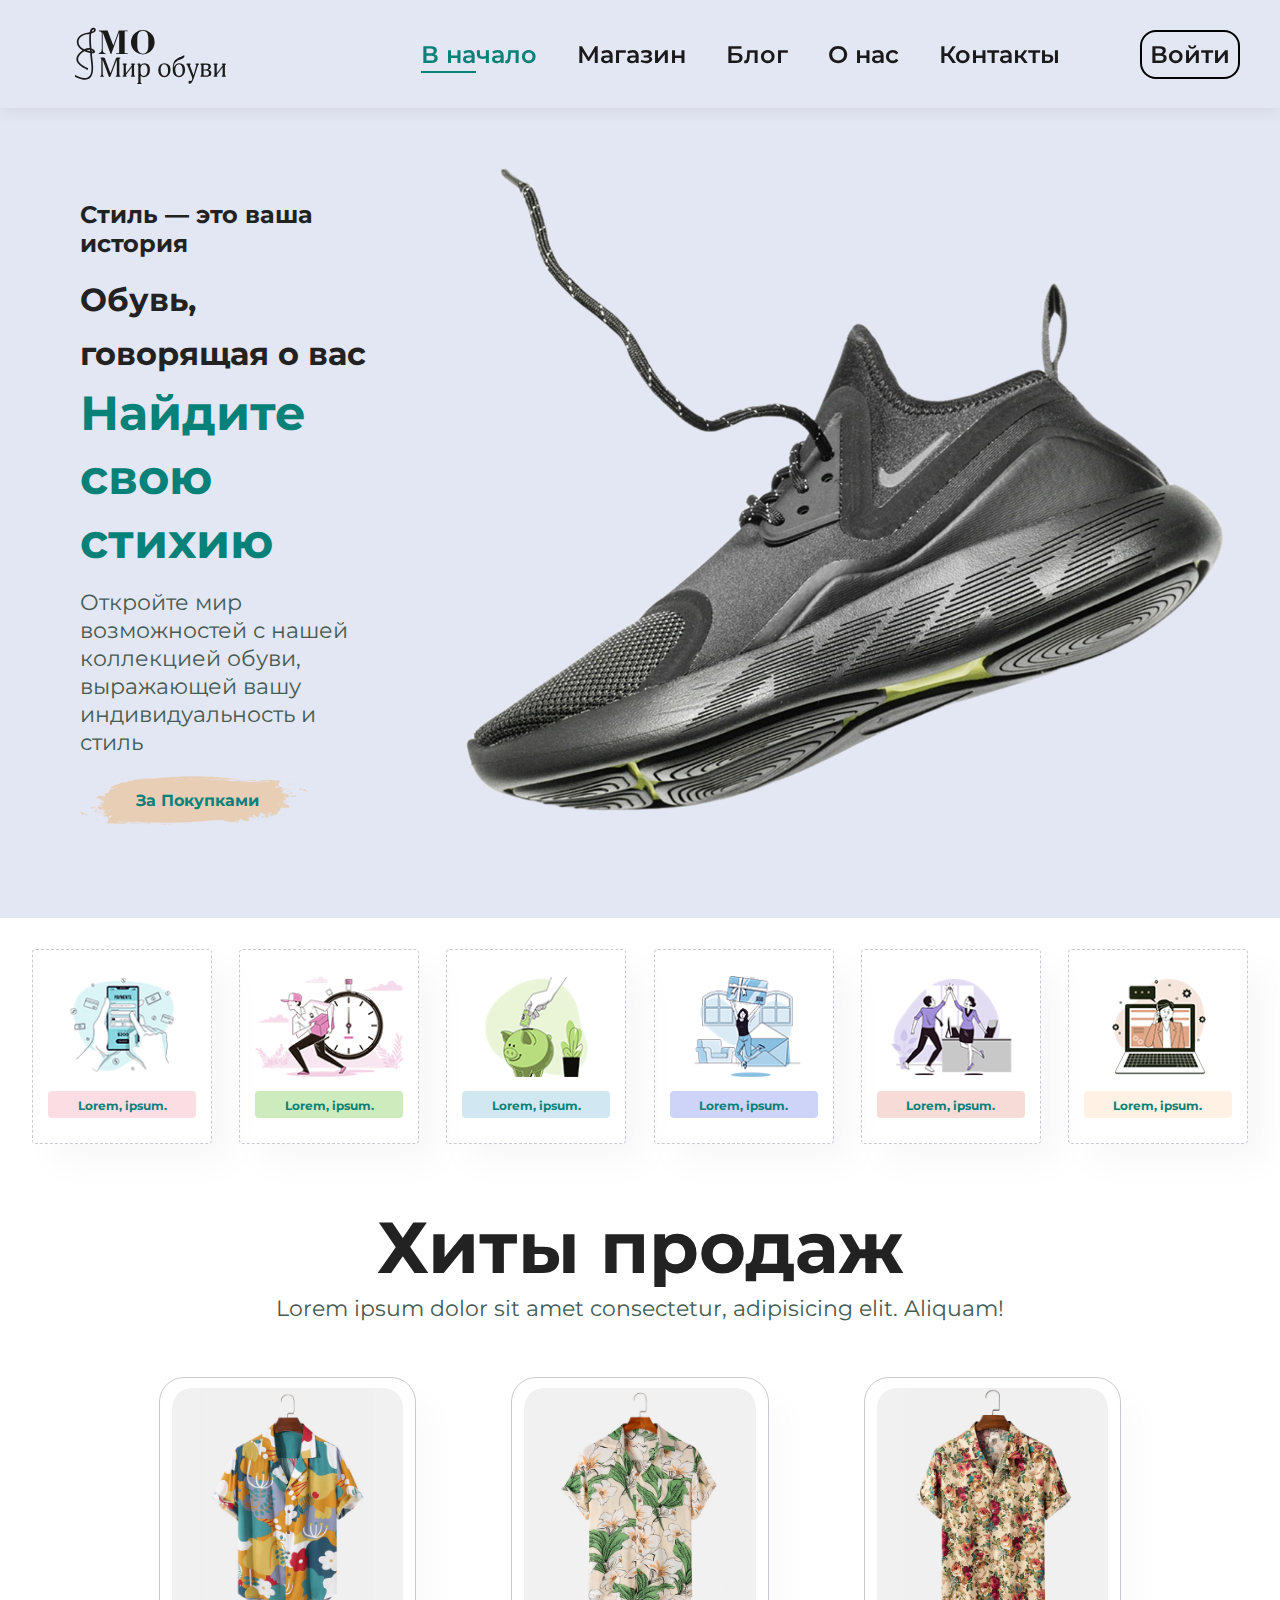
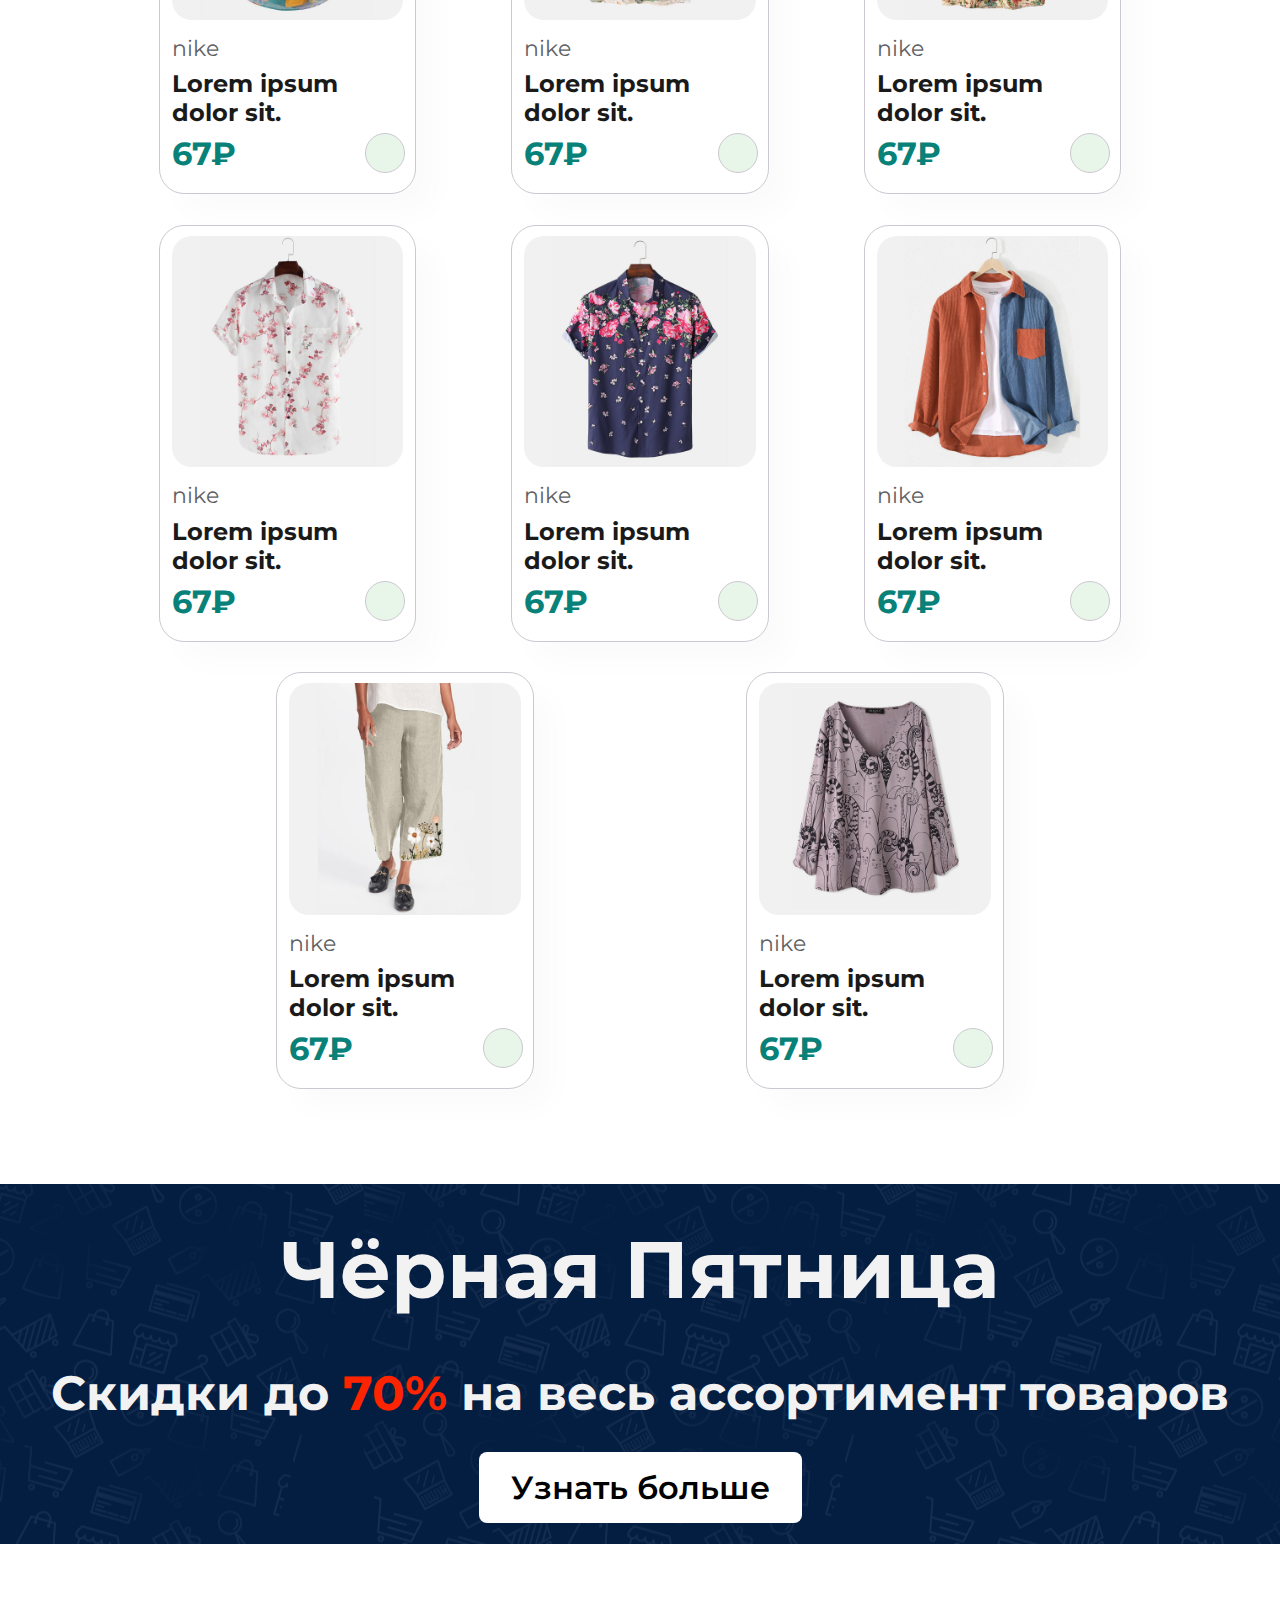
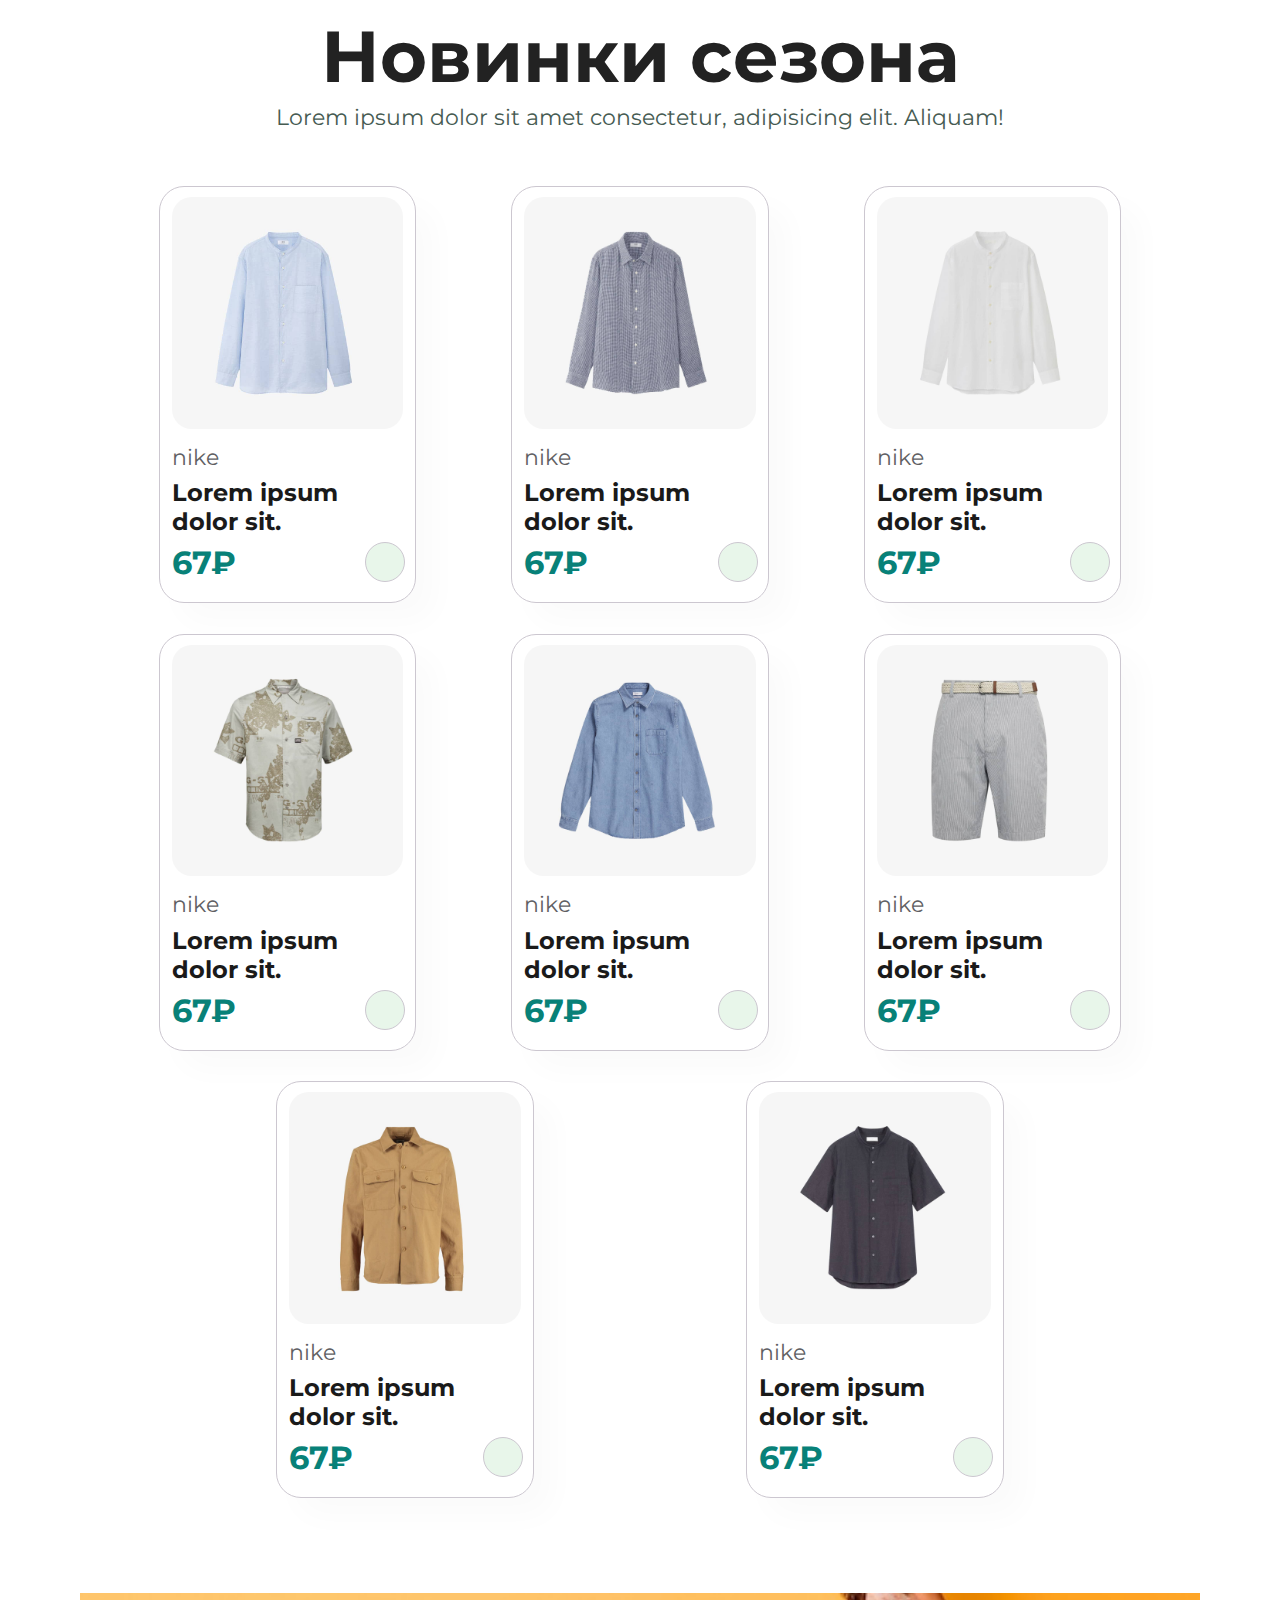
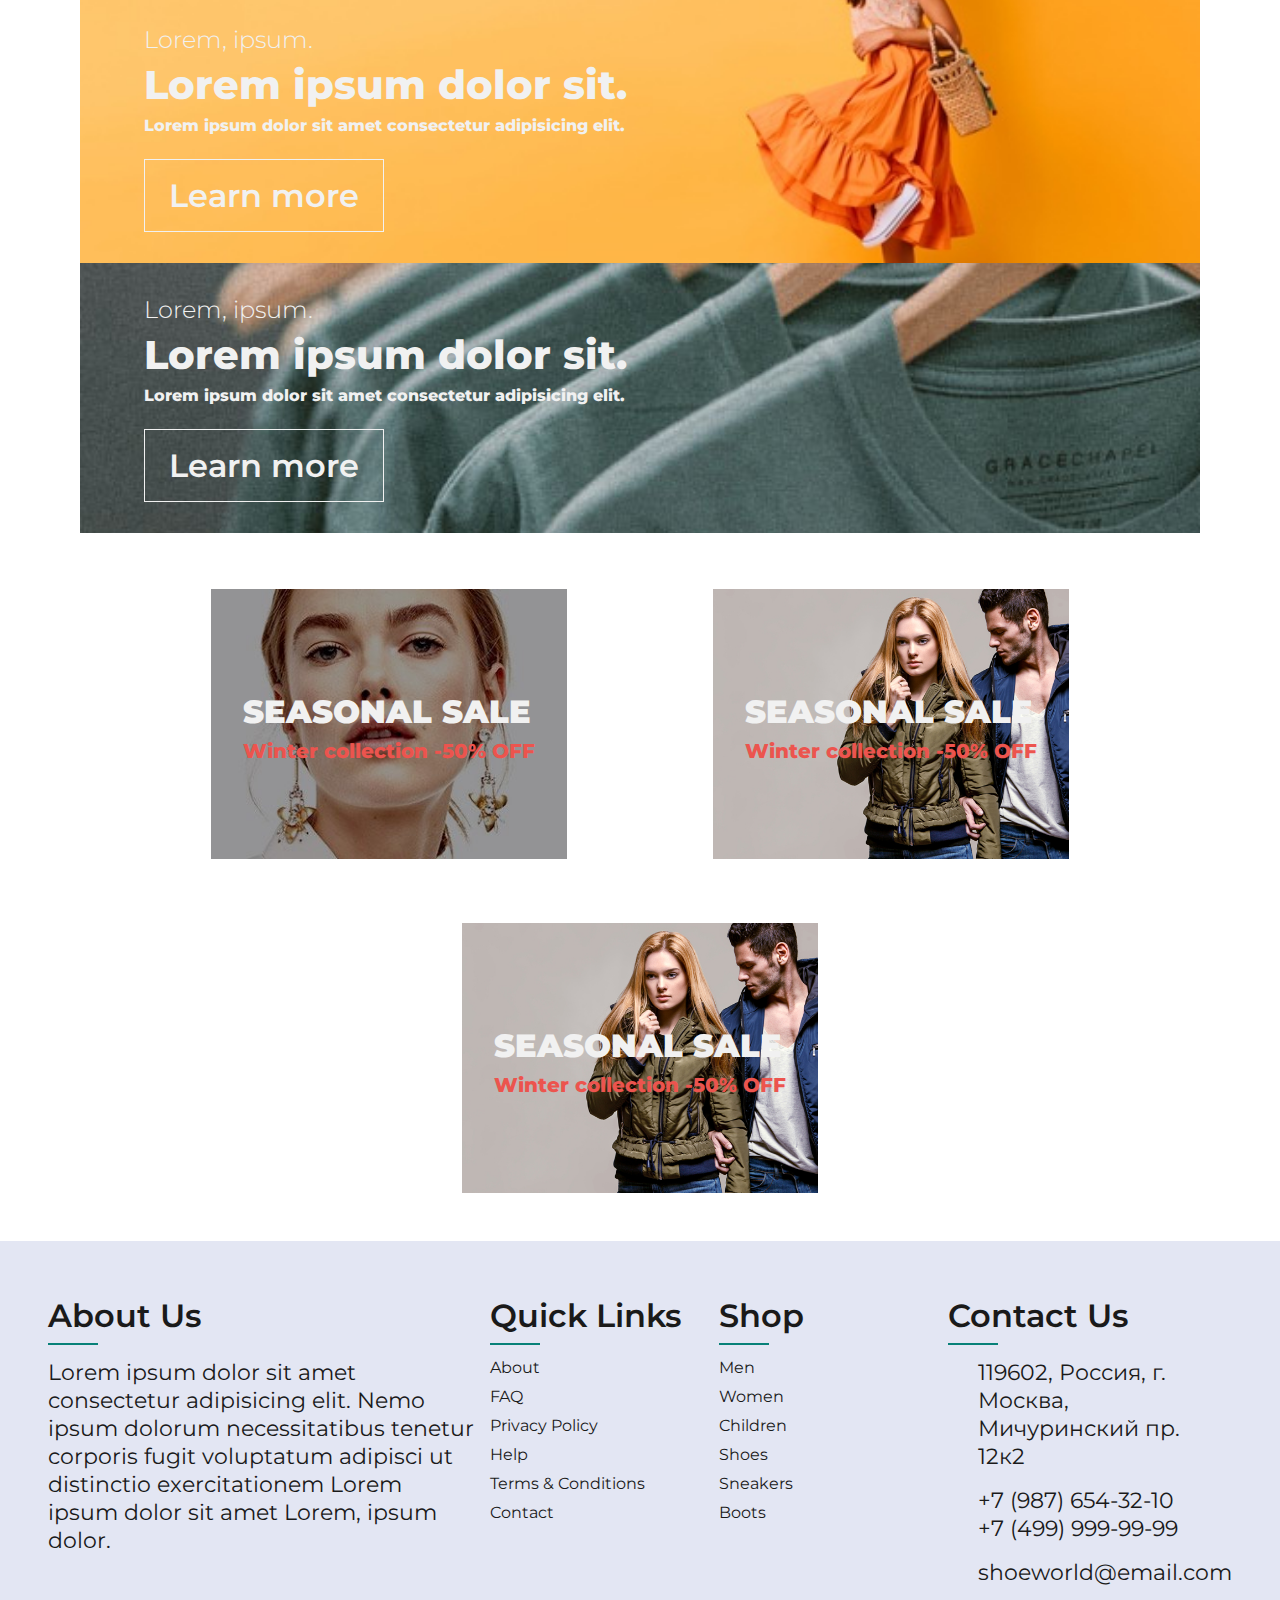
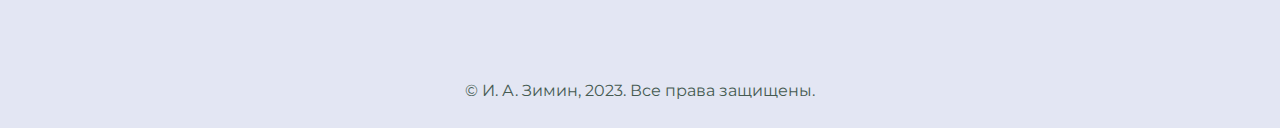
==== index.html @ 855fa0ec "Made up main page" ====
<!DOCTYPE html>
<html lang="ru">
    <head>
        <meta charset="UTF-8">
        <meta http-equiv="X-UA-Compatible" content="IE=edge">
        <meta name="viewport" content="width=device-width, initial-scale=1.0">
        <title>Мир обуви</title>
        <link rel="stylesheet" href="https://cdnjs.cloudflare.com/ajax/libs/font-awesome/6.4.2/css/all.min.css" integrity="sha512-z3gLpd7yknf1YoNbCzqRKc4qyor8gaKU1qmn+CShxbuBusANI9QpRohGBreCFkKxLhei6S9CQXFEbbKuqLg0DA==" crossorigin="anonymous" referrerpolicy="no-referrer" />
        <link rel="stylesheet" href="style.css">
    </head>
    <body>
        <section id="header">
            <a id="logo" href="#"><img src="img/logo.svg" alt=""></a>
            <div>
                <ul id="navbar">
                    <li><a class="active" href="index.html">В начало</a></li>
                    <li><a href="shop.html">Магазин</a></li>
                    <li><a href="blog.html">Блог</a></li>
                    <li><a href="about.html">О нас</a></li>
                    <li><a href="contact.html">Контакты</a></li>
                    <li id="lg-bag"><a href="#"><i class="fa-solid fa-bag-shopping"></i></a></li>
                    <li><a id="entrance" href="#">Войти</a></li>
                    <a href="#" id="close"><i class="fa-solid fa-xmark"></i></a>
                </ul>
            </div>
            <div id="mobile">
                <a href="#"><i class="fa-solid fa-bag-shopping"></i></a>
                <i id="bar" class="fas fa-outdent"></i>
            </div>
        </section>

        <section id="hero">
            <h3>Стиль — это ваша история</h3>
            <h2>Обувь, говорящая о вас</h2>
            <h1>Найдите свою стихию</h1>
            <p>Откройте мир возможностей с нашей коллекцией обуви, выражающей вашу индивидуальность и стиль</p>
            <button>За Покупками</button>
        </section>

        <section id="feature" class="section-p1">
            <div class="fe-box">
                <img src="img/features/f1.png" alt="">
                <h6>Lorem, ipsum.</h6>
            </div>
            <div class="fe-box">
                <img src="img/features/f2.png" alt="">
                <h6>Lorem, ipsum.</h6>
            </div>
            <div class="fe-box">
                <img src="img/features/f3.png" alt="">
                <h6>Lorem, ipsum.</h6>
            </div>
            <div class="fe-box">
                <img src="img/features/f4.png" alt="">
                <h6>Lorem, ipsum.</h6>
            </div>
            <div class="fe-box">
                <img src="img/features/f5.png" alt="">
                <h6>Lorem, ipsum.</h6>
            </div>
            <div class="fe-box">
                <img src="img/features/f6.png" alt="">
                <h6>Lorem, ipsum.</h6>
            </div>
        </section>
        
        <section id="product1" class="section-p1">
            <h1>Хиты продаж</h1>
            <p>Lorem ipsum dolor sit amet consectetur, adipisicing elit. Aliquam!</p>
            <div class="pro-container">
                <div class="pro">
                    <img src="img/products/f1.jpg" alt="">
                    <div class="des">
                        <span> nike </span>
                        <h5> Lorem ipsum dolor sit.</h5>
                        <div class="star">
                            <i class="fas fa-star"></i>
                            <i class="fas fa-star"></i>
                            <i class="fas fa-star"></i>
                            <i class="fas fa-star"></i>
                            <i class="fas fa-star"></i>
                        </div>
                        <h3>67₽</h3>
                    </div>
                    <a href="#"><i class="fa-solid fa-cart-shopping cart"></i></a>
                </div>
                <div class="pro">
                    <img src="img/products/f2.jpg" alt="">
                    <div class="des">
                        <span> nike </span>
                        <h5> Lorem ipsum dolor sit.</h5>
                        <div class="star">
                            <i class="fas fa-star"></i>
                            <i class="fas fa-star"></i>
                            <i class="fas fa-star"></i>
                            <i class="fas fa-star"></i>
                            <i class="fas fa-star"></i>
                        </div>
                        <h3>67₽</h3>
                    </div>
                    <a href="#"><i class="fa-solid fa-cart-shopping cart"></i></a>
                </div>
                <div class="pro">
                    <img src="img/products/f3.jpg" alt="">
                    <div class="des">
                        <span> nike </span>
                        <h5> Lorem ipsum dolor sit.</h5>
                        <div class="star">
                            <i class="fas fa-star"></i>
                            <i class="fas fa-star"></i>
                            <i class="fas fa-star"></i>
                            <i class="fas fa-star"></i>
                            <i class="fas fa-star"></i>
                        </div>
                        <h3>67₽</h3>
                    </div>
                    <a href="#"><i class="fa-solid fa-cart-shopping cart"></i></a>
                </div>
                <div class="pro">
                    <img src="img/products/f4.jpg" alt="">
                    <div class="des">
                        <span> nike </span>
                        <h5> Lorem ipsum dolor sit.</h5>
                        <div class="star">
                            <i class="fas fa-star"></i>
                            <i class="fas fa-star"></i>
                            <i class="fas fa-star"></i>
                            <i class="fas fa-star"></i>
                            <i class="fas fa-star"></i>
                        </div>
                        <h3>67₽</h3>
                    </div>
                    <a href="#"><i class="fa-solid fa-cart-shopping cart"></i></a>
                </div>
                <div class="pro">
                    <img src="img/products/f5.jpg" alt="">
                    <div class="des">
                        <span> nike </span>
                        <h5> Lorem ipsum dolor sit.</h5>
                        <div class="star">
                            <i class="fas fa-star"></i>
                            <i class="fas fa-star"></i>
                            <i class="fas fa-star"></i>
                            <i class="fas fa-star"></i>
                            <i class="fas fa-star"></i>
                        </div>
                        <h3>67₽</h3>
                    </div>
                    <a href="#"><i class="fa-solid fa-cart-shopping cart"></i></a>
                </div>
                <div class="pro">
                    <img src="img/products/f6.jpg" alt="">
                    <div class="des">
                        <span> nike </span>
                        <h5> Lorem ipsum dolor sit.</h5>
                        <div class="star">
                            <i class="fas fa-star"></i>
                            <i class="fas fa-star"></i>
                            <i class="fas fa-star"></i>
                            <i class="fas fa-star"></i>
                            <i class="fas fa-star"></i>
                        </div>
                        <h3>67₽</h3>
                    </div>
                    <a href="#"><i class="fa-solid fa-cart-shopping cart"></i></a>
                </div>
                <div class="pro">
                    <img src="img/products/f7.jpg" alt="">
                    <div class="des">
                        <span> nike </span>
                        <h5> Lorem ipsum dolor sit.</h5>
                        <div class="star">
                            <i class="fas fa-star"></i>
                            <i class="fas fa-star"></i>
                            <i class="fas fa-star"></i>
                            <i class="fas fa-star"></i>
                            <i class="fas fa-star"></i>
                        </div>
                        <h3>67₽</h3>
                    </div>
                    <a href="#"><i class="fa-solid fa-cart-shopping cart"></i></a>
                </div>
                <div class="pro">
                    <img src="img/products/f8.jpg" alt="">
                    <div class="des">
                        <span> nike </span>
                        <h5> Lorem ipsum dolor sit.</h5>
                        <div class="star">
                            <i class="fas fa-star"></i>
                            <i class="fas fa-star"></i>
                            <i class="fas fa-star"></i>
                            <i class="fas fa-star"></i>
                            <i class="fas fa-star"></i>
                        </div>
                        <h3>67₽</h3>
                    </div>
                    <a href="#"><i class="fa-solid fa-cart-shopping cart"></i></a>
                </div>
            </div>
        </section>

        <section id="banner" class="section-m1">
            <h3>Чёрная Пятница</h3>
            <h2>Скидки до <span>70%</span> на весь ассортимент товаров</h2>
            <button class="normal">Узнать больше</button>
        </section>

        <section id="product1" class="section-p1">
            <h1>Новинки сезона</h1>
            <p>Lorem ipsum dolor sit amet consectetur, adipisicing elit. Aliquam!</p>
            <div class="pro-container">
                <div class="pro">
                    <img src="img/products/n1.jpg" alt="">
                    <div class="des">
                        <span> nike </span>
                        <h5> Lorem ipsum dolor sit.</h5>
                        <div class="star">
                            <i class="fas fa-star"></i>
                            <i class="fas fa-star"></i>
                            <i class="fas fa-star"></i>
                            <i class="fas fa-star"></i>
                            <i class="fas fa-star"></i>
                        </div>
                        <h3>67₽</h3>
                    </div>
                    <a href="#"><i class="fa-solid fa-cart-shopping cart"></i></a>
                </div>
                <div class="pro">
                    <img src="img/products/n2.jpg" alt="">
                    <div class="des">
                        <span> nike </span>
                        <h5> Lorem ipsum dolor sit.</h5>
                        <div class="star">
                            <i class="fas fa-star"></i>
                            <i class="fas fa-star"></i>
                            <i class="fas fa-star"></i>
                            <i class="fas fa-star"></i>
                            <i class="fas fa-star"></i>
                        </div>
                        <h3>67₽</h3>
                    </div>
                    <a href="#"><i class="fa-solid fa-cart-shopping cart"></i></a>
                </div>
                <div class="pro">
                    <img src="img/products/n3.jpg" alt="">
                    <div class="des">
                        <span> nike </span>
                        <h5> Lorem ipsum dolor sit.</h5>
                        <div class="star">
                            <i class="fas fa-star"></i>
                            <i class="fas fa-star"></i>
                            <i class="fas fa-star"></i>
                            <i class="fas fa-star"></i>
                            <i class="fas fa-star"></i>
                        </div>
                        <h3>67₽</h3>
                    </div>
                    <a href="#"><i class="fa-solid fa-cart-shopping cart"></i></a>
                </div>
                <div class="pro">
                    <img src="img/products/n4.jpg" alt="">
                    <div class="des">
                        <span> nike </span>
                        <h5> Lorem ipsum dolor sit.</h5>
                        <div class="star">
                            <i class="fas fa-star"></i>
                            <i class="fas fa-star"></i>
                            <i class="fas fa-star"></i>
                            <i class="fas fa-star"></i>
                            <i class="fas fa-star"></i>
                        </div>
                        <h3>67₽</h3>
                    </div>
                    <a href="#"><i class="fa-solid fa-cart-shopping cart"></i></a>
                </div>
                <div class="pro">
                    <img src="img/products/n5.jpg" alt="">
                    <div class="des">
                        <span> nike </span>
                        <h5> Lorem ipsum dolor sit.</h5>
                        <div class="star">
                            <i class="fas fa-star"></i>
                            <i class="fas fa-star"></i>
                            <i class="fas fa-star"></i>
                            <i class="fas fa-star"></i>
                            <i class="fas fa-star"></i>
                        </div>
                        <h3>67₽</h3>
                    </div>
                    <a href="#"><i class="fa-solid fa-cart-shopping cart"></i></a>
                </div>
                <div class="pro">
                    <img src="img/products/n6.jpg" alt="">
                    <div class="des">
                        <span> nike </span>
                        <h5> Lorem ipsum dolor sit.</h5>
                        <div class="star">
                            <i class="fas fa-star"></i>
                            <i class="fas fa-star"></i>
                            <i class="fas fa-star"></i>
                            <i class="fas fa-star"></i>
                            <i class="fas fa-star"></i>
                        </div>
                        <h3>67₽</h3>
                    </div>
                    <a href="#"><i class="fa-solid fa-cart-shopping cart"></i></a>
                </div>
                <div class="pro">
                    <img src="img/products/n7.jpg" alt="">
                    <div class="des">
                        <span> nike </span>
                        <h5> Lorem ipsum dolor sit.</h5>
                        <div class="star">
                            <i class="fas fa-star"></i>
                            <i class="fas fa-star"></i>
                            <i class="fas fa-star"></i>
                            <i class="fas fa-star"></i>
                            <i class="fas fa-star"></i>
                        </div>
                        <h3>67₽</h3>
                    </div>
                    <a href="#"><i class="fa-solid fa-cart-shopping cart"></i></a>
                </div>
                <div class="pro">
                    <img src="img/products/n8.jpg" alt="">
                    <div class="des">
                        <span> nike </span>
                        <h5> Lorem ipsum dolor sit.</h5>
                        <div class="star">
                            <i class="fas fa-star"></i>
                            <i class="fas fa-star"></i>
                            <i class="fas fa-star"></i>
                            <i class="fas fa-star"></i>
                            <i class="fas fa-star"></i>
                        </div>
                        <h3>67₽</h3>
                    </div>
                    <a href="#"><i class="fa-solid fa-cart-shopping cart"></i></a>
                </div>
            </div>
        </section>

        <section id="sm-banner" class="section-p1">
            <div class="banner-box">
                <h3>Lorem, ipsum.</h3>
                <h2>Lorem ipsum dolor sit.</h2>
                <span>Lorem ipsum dolor sit amet consectetur adipisicing elit.</span>
                <button class="white">Learn more</button>
            </div>
            <div class="banner-box banner-box2">
                <h3>Lorem, ipsum.</h3>
                <h2>Lorem ipsum dolor sit.</h2>
                <span>Lorem ipsum dolor sit amet consectetur adipisicing elit.</span>
                <button class="white">Learn more</button>
            </div>
        </section>

        <section id="banner3">
            <div class="banner-box">
                <h2>SEASONAL SALE</h2>
                <h3>Winter collection -50% OFF</h3>
            </div>
            <div class="banner-box banner-box2">
                <h2>SEASONAL SALE</h2>
                <h3>Winter collection -50% OFF</h3>
            </div>
            <div class="banner-box banner-box3">
                <h2>SEASONAL SALE</h2>
                <h3>Winter collection -50% OFF</h3>
            </div>
        </section>

        <footer>
            <div class="container-footer">
                <div class="sec aboutus">
                    <h2>About Us</h2>
                    <p>Lorem ipsum dolor sit amet consectetur adipisicing elit. 
                    Nemo ipsum dolorum necessitatibus tenetur corporis fugit 
                    voluptatum adipisci ut distinctio exercitationem Lorem ipsum 
                    dolor sit amet Lorem, ipsum dolor.</p>
                    <ul class="sci"> 
                        <li><a href="#"><i class="fa-brands fa-vk"></i></a></li>
                        <li><a href="#"><i class="fa-brands fa-telegram"></i></a></li>
                        <li><a href="#"><i class="fa-brands fa-github"></i></a></li>
                    </ul>
                </div>
                <div class="sec quicklinks">
                    <h2>Quick Links</h2>
                    <ul>
                        <li><a href="#">About</a></li>
                        <li><a href="#">FAQ</a></li>
                        <li><a href="#">Privacy Policy</a></li>
                        <li><a href="#">Help</a></li>
                        <li><a href="#">Terms & Conditions</a></li>
                        <li><a href="#">Contact</a></li>
                    </ul>
                </div>
                <div class="sec quicklinks">
                    <h2>Shop</h2>
                    <ul>
                        <li><a href="#">Men</a></li>
                        <li><a href="#">Women</a></li>
                        <li><a href="#">Children</a></li>
                        <li><a href="#">Shoes</a></li>
                        <li><a href="#">Sneakers</a></li>
                        <li><a href="#">Boots</a></li>
                    </ul>
                </div>
                <div class="sec contact">
                    <h2>Contact Us</h2>
                    <ul class="info">
                        <li>
                            <span><i class="fa-solid fa-location-dot"></i></span>
                            <p>119602, Россия, г. Москва, Мичуринский пр. 12к2</p>
                        <li> 
                            <span><i class="fa-solid fa-phone"></i></span>
                            <p><a href="tel:+79876543210">+7 (987) 654-32-10</a></p>
                            <p><a href="tel:+74996008330">+7 (499) 999-99-99</a></p>
                        </li>
                        <li>
                            <span><i class="fa-solid fa-envelope"></i></span>
                            <p><a href="mailto:shoeworld@email.com">shoeworld@email.com</a></p>
                        </li>
                    </ul>
                </div>
            </div>
        </footer>
        <div class="copyrightText">
            <p>© И. А. Зимин, 2023. Все права защищены.</p>
        </div>

        <script src="script.js"></script>
    </body>
</html>
---- style.css ----
@import url('https://fonts.googleapis.com/css2?family=Montserrat:ital,wght@0,100;0,200;0,300;0,400;0,500;0,600;0,700;0,800;0,900;1,100;1,200;1,300;1,400;1,500;1,600;1,700;1,800;1,900&display=swap');

* {
  margin: 0;
  padding: 0;
  box-sizing: border-box;
  font-family: 'Montserrat', sans-serif;
}

html {
  scroll-behavior: smooth;
}

h1 {
  font-size: 4.5rem;
  line-height: 4rem;
  color: #222;
}

h2 {
  font-size: 2.875rem;
  line-height: 3.375rem;
  color: #222;
}

h3 {
  font-size: 1.75rem;
  color: #222;
}

h6 {
  font-weight: 700;
  font-size: .75rem;
}

p {
  font-size: 1.4rem;
  color: #465b52;
  margin: .9375rem 0 1.25rem 0;
}

button.normal {
  font-size: 2rem;
  font-weight: 600;
  padding: 1rem 2rem;
  color: black;
  background-color: white;
  border-radius: .5rem;
  cursor: pointer;
  border: none;
  transition: .35s ease;
}

button.white {
  font-size: 2rem;
  font-weight: 600;
  padding: 1rem 1.5rem;
  color: #f1f1f1;
  background-color: transparent;
  cursor: pointer;
  border: .1rem solid #f1f1f1;
  outline: none;
  transition: .35s ease;
}

.section-p1 {
  padding: 2.5rem 5rem;
}

.section-m1 {
  margin: 2.5rem 0;
}

body {
  width: 100%;
}

#header {
  display: flex;
  align-items: center;
  justify-content: space-between;
  padding: 1.25rem;
  background: #E3E6F3;
  box-shadow: 0 .3rem .9rem rgba(0, 0, 0, 0.06);
  z-index: 999;
  position: sticky;
  top: 0;
  left: 0;
}

#navbar {
  display: flex;
  align-items: center;
  justify-content: center;
}

#navbar li {
  list-style: none;
  padding: 0 1.25rem;
  position: relative;
}

#logo {
  padding-left: 3.45rem;
}

#entrance {
  padding: .5rem;
  border: .125rem solid black;
  border-radius: 1rem;
}

#entrance:hover {
  color: #1a1a1a !important;
}

#entrance::after {
  display: none;
}

#navbar li a {
  text-decoration: none;
  font-size: 1.5rem;
  font-weight: 600;
  color: #1a1a1a;
  transition: .3s ease;
}

#navbar li a:hover,
#navbar li a.active
{
  color: #088178;
}

#navbar li a.active::after,
#navbar li a:hover::after {
  content: "";
  width: 35%;
  height: .125rem;
  background: #088178;
  position: absolute;
  bottom: -0.25rem;
  left: 1.25rem;
}

#mobile {
  cursor: pointer;
  display: none;
  align-items: center;
}

#close {
  display: none;
}

@media(max-width: 500px) {
  #logo {
    padding-left: 1rem;
  }
}

#hero {
  background-image: url("img/hero4.png");
  height: 90vh;
  width: 100%;
  background-size: cover;
  background-position: top 25% right 23%;
  padding: 0 5rem;
  display: flex;
  flex-direction: column;
  align-items: flex-start;
  justify-content: center;
}

#hero h1 {
  max-width: 200px;
  font-size: 3rem;
  color: #088178;
}

#hero h2 {
  max-width: 300px;
  font-size: 2rem;
}

#hero h3 {
  max-width: 300px;
  font-size: 1.5rem;
  padding-bottom: .94rem;
}

#hero p {
  max-width: 300px;
}


#hero button {
  background-image: url("img/button.png");
  background-color: transparent;
  color: #088178;
  border: 0;
  padding: .9rem 8rem 1rem 3.5rem;
  background-repeat: no-repeat;
  cursor: pointer;
  font-weight: 700;
  font-size: 1rem; 
}

#feature {
  display: flex;
  align-items: center;
  justify-content: space-between;
  flex-wrap: wrap;
  padding: 1rem 6rem;
}

@media(max-width: 487px) {
  #hero {
    height: 100vh !important;
    justify-content: start;
  }

  #hero button {
    padding: 2rem;
    background-position: center;
  }
}

@media(max-width: 1500px) {
  #feature {
    padding: 1rem 2rem;
  }
}

#feature .fe-box {
  width: 11.25rem;
  text-align: center;
  padding: 1.5625rem .9375rem;
  box-shadow: 1.25rem 1.25rem 2.125rem rgba(0, 0, 0, 0.03);
  border: .0625rem dashed #ccc7d0;
  border-radius: .25rem;
  margin: .9375rem 0;
}

#feature .fe-box:hover {
  box-shadow: .625rem .625rem 3.375rem rgba(70, 62, 221, 0.1);
  transition: .4s ease-in-out;
}

#feature .fe-box img {
  width: 100%;
  margin-bottom: .625rem;;
}

#feature .fe-box h6 {
  padding: .5625rem .5rem .375rem .5rem;
  line-height: 1;
  border-radius: .25rem;
  color: #088178;
  background-color: #fddde4;
}

#feature .fe-box:nth-child(2) h6 {
  background-color: #cdebbc;
}

#feature .fe-box:nth-child(3) h6 {
  background-color: #d1e8f2;
}

#feature .fe-box:nth-child(4) h6 {
  background-color: #cdd4f8;
}

#feature .fe-box:nth-child(5) h6 {
  background-color: #f6dbd6;
}

#feature .fe-box:nth-child(6) h6 {
  background-color: #fff2e5;
}

#product1 {
  text-align: center;
}

#product1 .pro-container {
  display: flex;
  flex-wrap: wrap;
  justify-content: space-evenly;
  padding-top: 1.25rem;
}

#product1 .pro {
  width: 23%;
  min-width: 15.6rem;
  padding: .625rem .75rem;
  border: .0625rem solid #ccc7d0;
  border-radius: 1.5625rem;
  cursor: pointer;
  box-shadow: 1.25rem 1.25rem 1.875rem rgba(0, 0, 0, 0.02);
  margin: .95rem 1rem;
  transition: .3s ease;
  position: relative;
}

#product1 .pro:hover {
  box-shadow: 1.25rem 1.25rem 1.875rem rgba(0, 0, 0, 0.06);;
}

#product1 .pro img {
  width: 100%;
  border-radius: 1.25rem;
}

#product1 .pro .des {
  text-align: start;
  padding: .625rem 0;
}

#product1 .pro .des span {
  color: #606063;
  font-size: 1.4rem;
}

#product1 .pro .des h3 {
  padding-top: .45rem;
  font-size: 2rem;
  font-weight: 700;
  color: #088178;
}

#product1 .pro .des h5 {
  padding-top: .45rem;
  color: #1a1a1a;
  font-size: 1.5rem; 
}

#product1 .pro .des i {
  font-size: 1rem;
  color: goldenrod;
}

#product1 .pro .cart{
  width: 2.5rem;
  height: 2.5rem;
  line-height: 2.5rem;
  border-radius: 3.1rem;
  background-color: #e8f6ea;
  color: #088178;
  border: 0.0625rem solid #ccc7d0;
  position: absolute;
  bottom: 1.25rem;
  right: .625rem; 
}

@media(max-width: 750px) {
  .pro-container {
    /* align-items: center; */
    justify-content: center !important;
    flex-wrap: wrap !important;
  }
}

@media(max-width: 500px) {
  #product1 {
    padding: 2.5rem 1rem !important;
  }
}

#banner {
  display: flex;
  flex-direction: column;
  justify-content: center;
  align-items: center;
  text-align: center;
  background-color: #041e42;
  background-image: url('img/b14.png');
  width: 100%;
  height: 40vh;
  background-position: center;
}

#banner h2 {
  color: #f2f2f2;
  font-size: 3rem;
  padding: 2rem 1rem;
}

#banner h3 {
  color: #f2f2f2;
  font-size: 5rem;
  padding: 1rem;
}

#banner span {
  color: #FF2400;
}

#banner button:hover {
  background-color: #088178;
  color: #f2f2f2;
  border: .1rem solid #f2f2f2;
}

@media(max-width: 770px) {
  #banner {
    height: 60vh
  }
}

@media(max-width: 430px) {
  #banner h3 {
    font-size: 4rem;
  }

  #banner h2 {
    font-size: 2rem;
  }

  #banner button {
    font-size: 1.5rem;
    padding: 1rem !important;
  }
}

#sm-banner {
  display: flex;
  justify-content: space-between;
  flex-wrap: wrap;
}

#sm-banner .banner-box {
  display: flex;
  flex-direction: column;
  justify-content: center;
  align-items: flex-start;
  text-align: center;
  background-image: url('img/b17.jpg');
  min-width: 51rem;
  height: 50vh;
  background-size: cover;
  background-position: center;
  padding: 4rem;
}

#sm-banner .banner-box2 {
  background-image: url('img/b10.jpg');
}

#sm-banner h3 {
  color: #f1f1f1;
  font-size: 1.5rem;
  font-weight: 300;
}

#sm-banner h2 {
  color: #f1f1f1;
  font-size: 2.5rem;
  font-weight: 800;
  padding-top: .25rem;
  padding-bottom: .25rem;
}

#sm-banner span {
  color: #f1f1f1;
  font-size: 1rem;
  font-weight: 800;
  padding-bottom: 1.5rem;
}

#sm-banner .banner-box:hover button {
  background: #088178;
  border: .1rem solid #088178;
}

@media(max-width: 1700px) {
  #sm-banner .banner-box {
    min-width: 100%;
    height: 30vh;
  }
}

@media(max-width: 930px) {
  #sm-banner .banner-box {
    min-width: 100%;
    height: 50vh;
  }
}

@media(max-width: 500px) {
  #sm-banner .banner-box {
    min-width: 100%;
    height: 50vh;
  }

  #sm-banner h3 {
    font-size: 1rem;
  }

  #sm-banner h2 {
    font-size: 1.75rem !important;
  }

  #sm-banner span {
    font-size: 0.7rem;
    font-weight: 800;
    padding-bottom: 1rem;
  }

  #sm-banner button {
    font-size: 1rem;
  }
}

#banner3 {
  display: flex;
  justify-content: space-evenly;
  align-items: center;
  flex-wrap: wrap;
  padding: 0 5rem;
}

#banner3 .banner-box {
  display: flex;
  flex-direction: column;
  justify-content: center;
  align-items: flex-start;
  text-align: center;
  background-image: url('img/b7.jpg');
  min-width: 31%;
  height: 30vh;
  background-size: cover;
  background-position: center;
  padding: 2rem;
  margin: 1rem;
  margin-bottom: 3rem;
}

#banner3 .banner-box2 {
  background-image: url('img/b4.jpg');
}

#banner3 .banner-box3 {
  background-image: url('img/b4.jpg');
}

#banner3 h2 {
  color: #f1f1f1;
  font-weight: 900;
  font-size: 2rem;
}

#banner3 h3 {
  color: #ec544e;
  font-weight: 800;
  font-size: 1.25rem;
}

@media(max-width: 500px) {
  #banner3 .banner-box {
    margin: 1rem 0;
    padding: .5rem !important;
  }
}

footer {
  display: grid;
  justify-content: center;
  align-content: end;
  width: 100%;
  height: auto;
  padding: 3rem;
  background: #E3E6F3;
}

footer .container-footer {
  width: 100%;
  display: grid;
  grid-template-columns: 2fr 1fr 1fr 1fr;
  gap: 1rem;
}

footer .container-footer .sec h2 {
  position: relative;
  font-size: 2rem;
  color: #1a1a1a;
  font-weight: 600;
  margin-bottom: .95rem;
}

footer .container-footer .sec h2::after {
  position: absolute;
  content: "";
  width: 50px;
  height: .125rem;
  background-color: #088178;
  bottom: -0.1rem;
  left: 0;

}

footer .container-footer .sec p {
  color: #1a1a1a;
}

footer .container-footer .sci {
  margin-top: 20px;
  display: grid;
  grid-template-columns: repeat(4,50px);
}

footer .container-footer .sci li {
  list-style: none;
}

footer .container-footer .sci li a {
  display: inline-block;
  width: 36px;
  height: 36px;
  background: #E3E6F3;
  display: grid;
  align-content: center;
  justify-content: center;
  justify-content: center;
  text-decoration: none;
} 

footer .container-footer .sci li a i {
  color: #1a1a1a;
  font-size: 20px;
}

footer .container-footer .quicklinks {
  position: relative;
}

footer .container-footer .quicklinks ul li {
  list-style: none;
}

footer .container-footer .quicklinks ul li a {
  color: #1a1a1a;
  text-decoration: none;
  margin-bottom: 10px;
  display: inline-block;
}

footer .container-footer .contact .info {
  position: relative;
}

footer .container-footer .contact .info p {
  position: relative;
  grid-column: 2;
  margin: 0;
}

footer .container-footer .contact .info li {
  display: grid;
  grid-template-columns: 30px 1fr;
  margin-bottom: 16px;
}

footer .container-footer .contact .info li span {
  color: #1a1a1a;
  font-size: 20px;
  grid-column: 1;
}

footer .container-footer .contact .info li a {
  color: #1a1a1a;
  text-decoration: none;
}

.copyrightText {
  width: 100%;
  background-color: #E3E6F3;
  text-align: center;
  padding: .5rem 0;
}

.copyrightText p {
  font-size: 1rem;
}

@media(max-width: 1200px) {
  #navbar {
    display: flex;
    flex-direction: column;
    align-items: center;
    justify-content: flex-start;
    position: fixed;
    top: 0;
    right: -300px;
    height: 100vh;
    width: 300px;  
    background-color: #E3E6F3;
    box-shadow: 0 40px 60px rgba(0, 0, 0, 0.1);
    padding: 80px 0 0 10px;
    transition: .35s ease;
  }

  #navbar.active {
    right: 0;
  }
  #navbar li {
    margin-bottom: 60px;
  }

  #mobile {
    display: flex;
    align-items: center;
  }

  #mobile i {
    color: #1a1a1a;
    font-size: 1.5rem;
    padding-left: 1.25rem;
  }

  #close {
    display: initial;
    position: absolute;
    top: 30px;
    left: 30px;
    color: #222;
    font-size: 1.5rem;
  }

  #lg-bag {
    display: none;
  }

  #hero {
    height: 70vh;
    padding: 40px 80px 0 80px;
    background-position: top 30% right 80%;
  }
}

@media(max-width: 1260px) {
  #feature {
    justify-content: center;
  }

  #feature .fe-box {
    margin: .95rem .95rem;
  }
}

@media(max-width: 900px) {
  #hero {
    background-image: none;
    background-color: #E3E6F3;
  }
}

@media(max-width: 1000px) {
  footer {
      padding: 40px;
  }

  footer .container-footer {
      width: 100%;
      display: grid;
      grid-template-columns: repeat(2, 1fr);
      gap: 20px;
  }

  .copyrightText {
      padding: 20px 40px 30px;
  }
}

@media(max-width: 768px) {
  footer .container-footer {
      width: 100%;
      display: grid;
      grid-template-columns: repeat(1, 1fr);
      gap: 20px;
  }
}
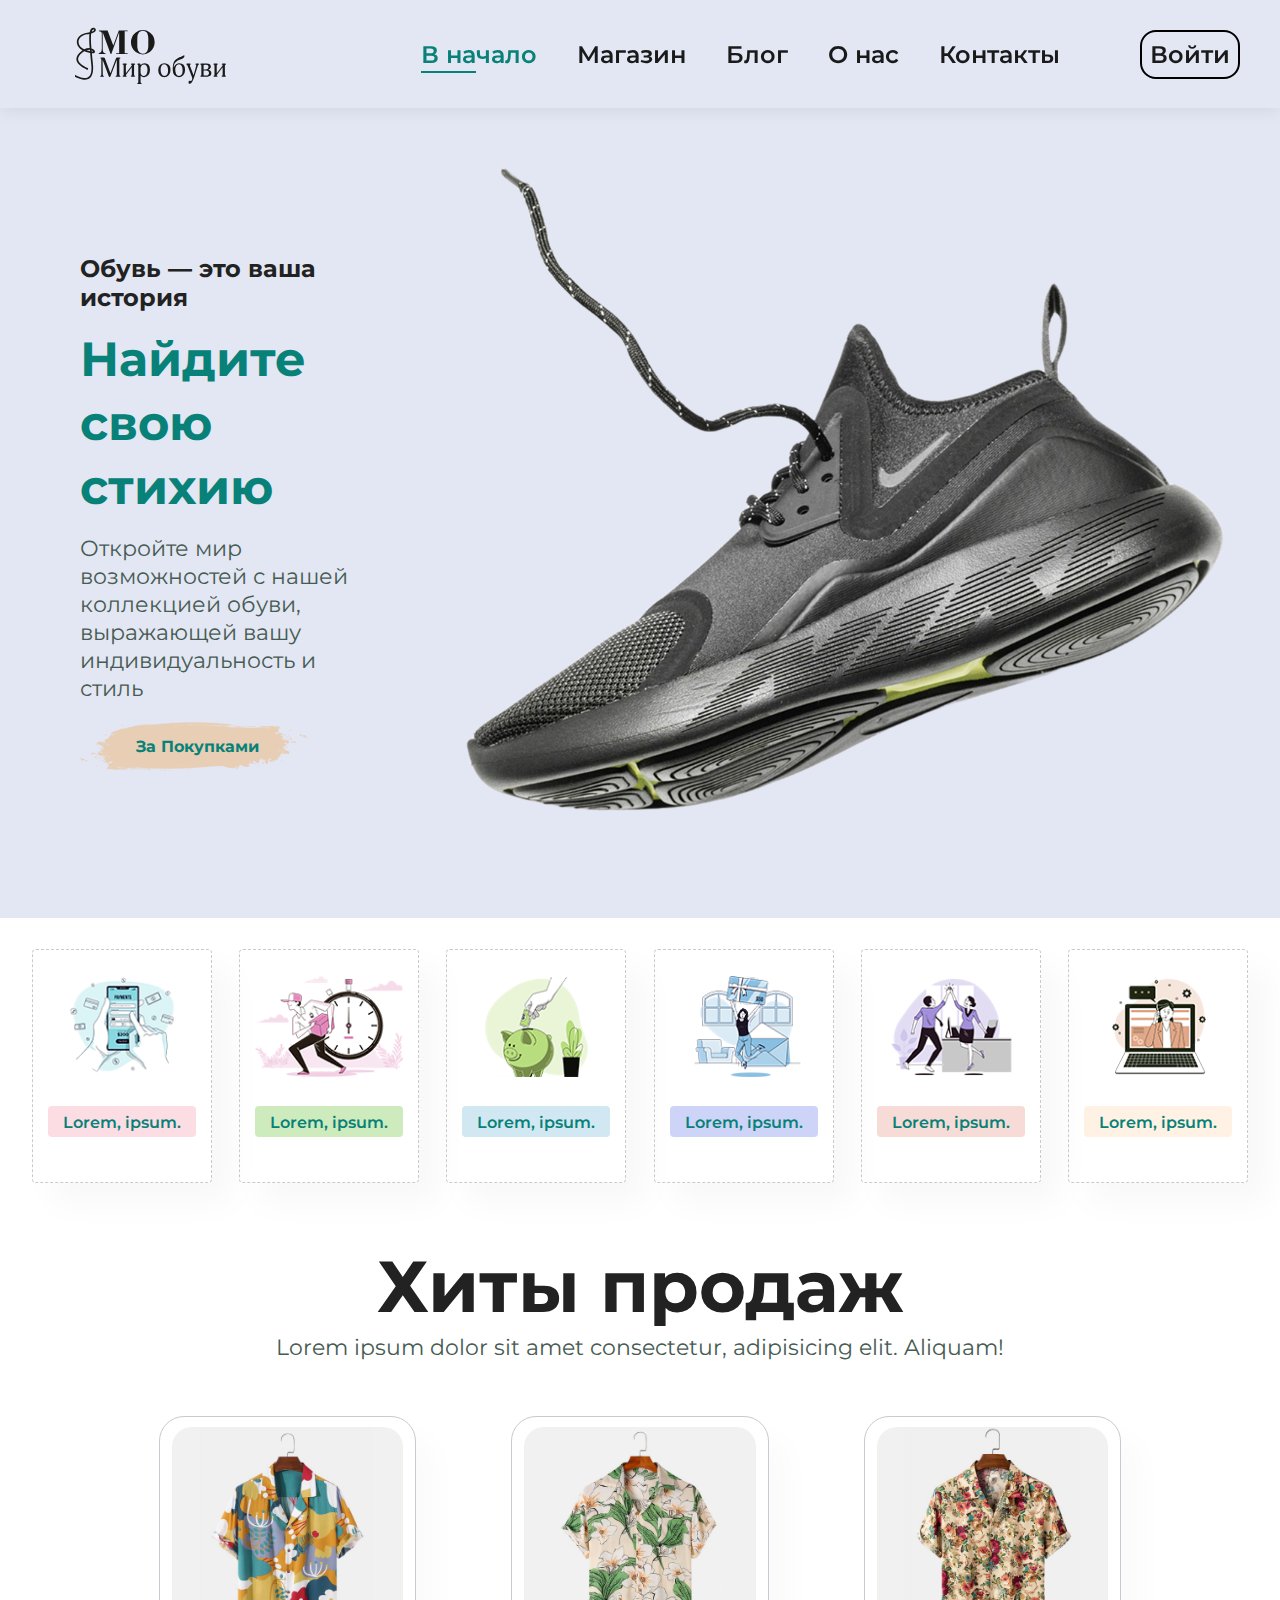
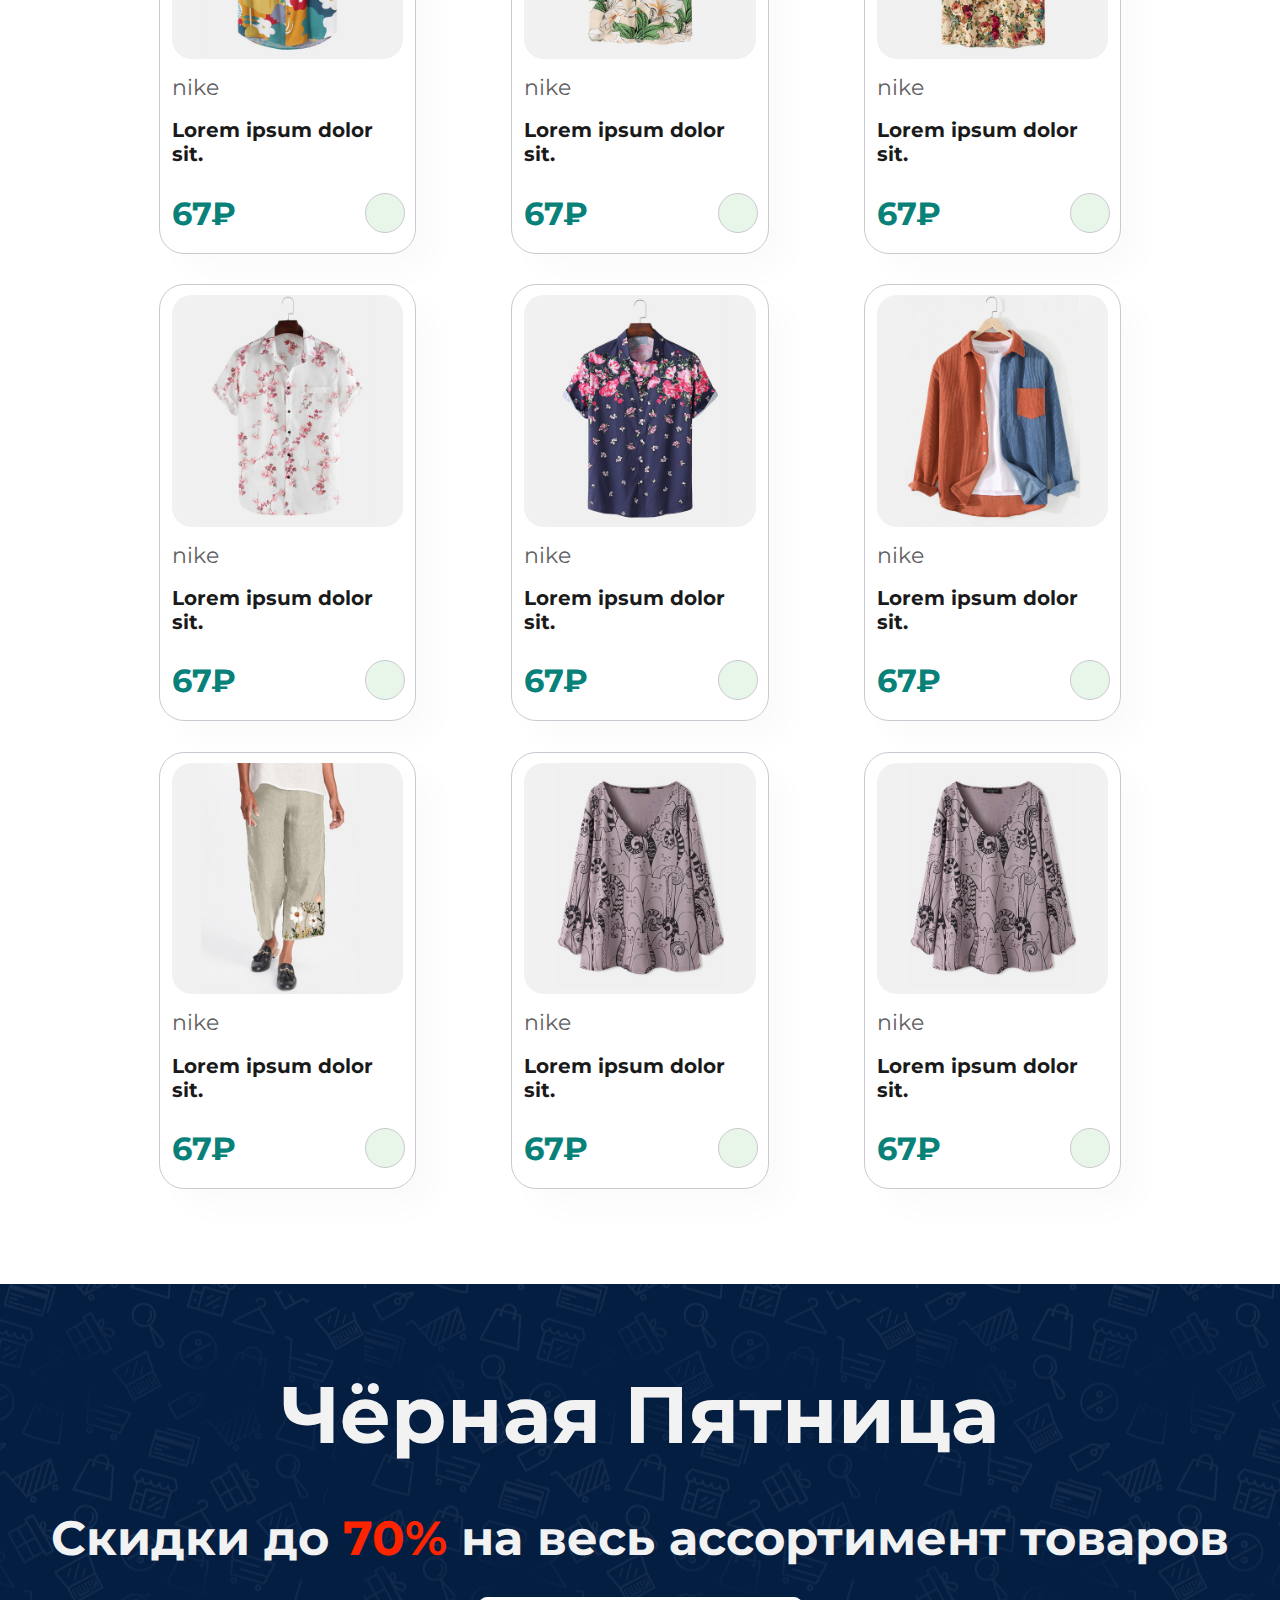
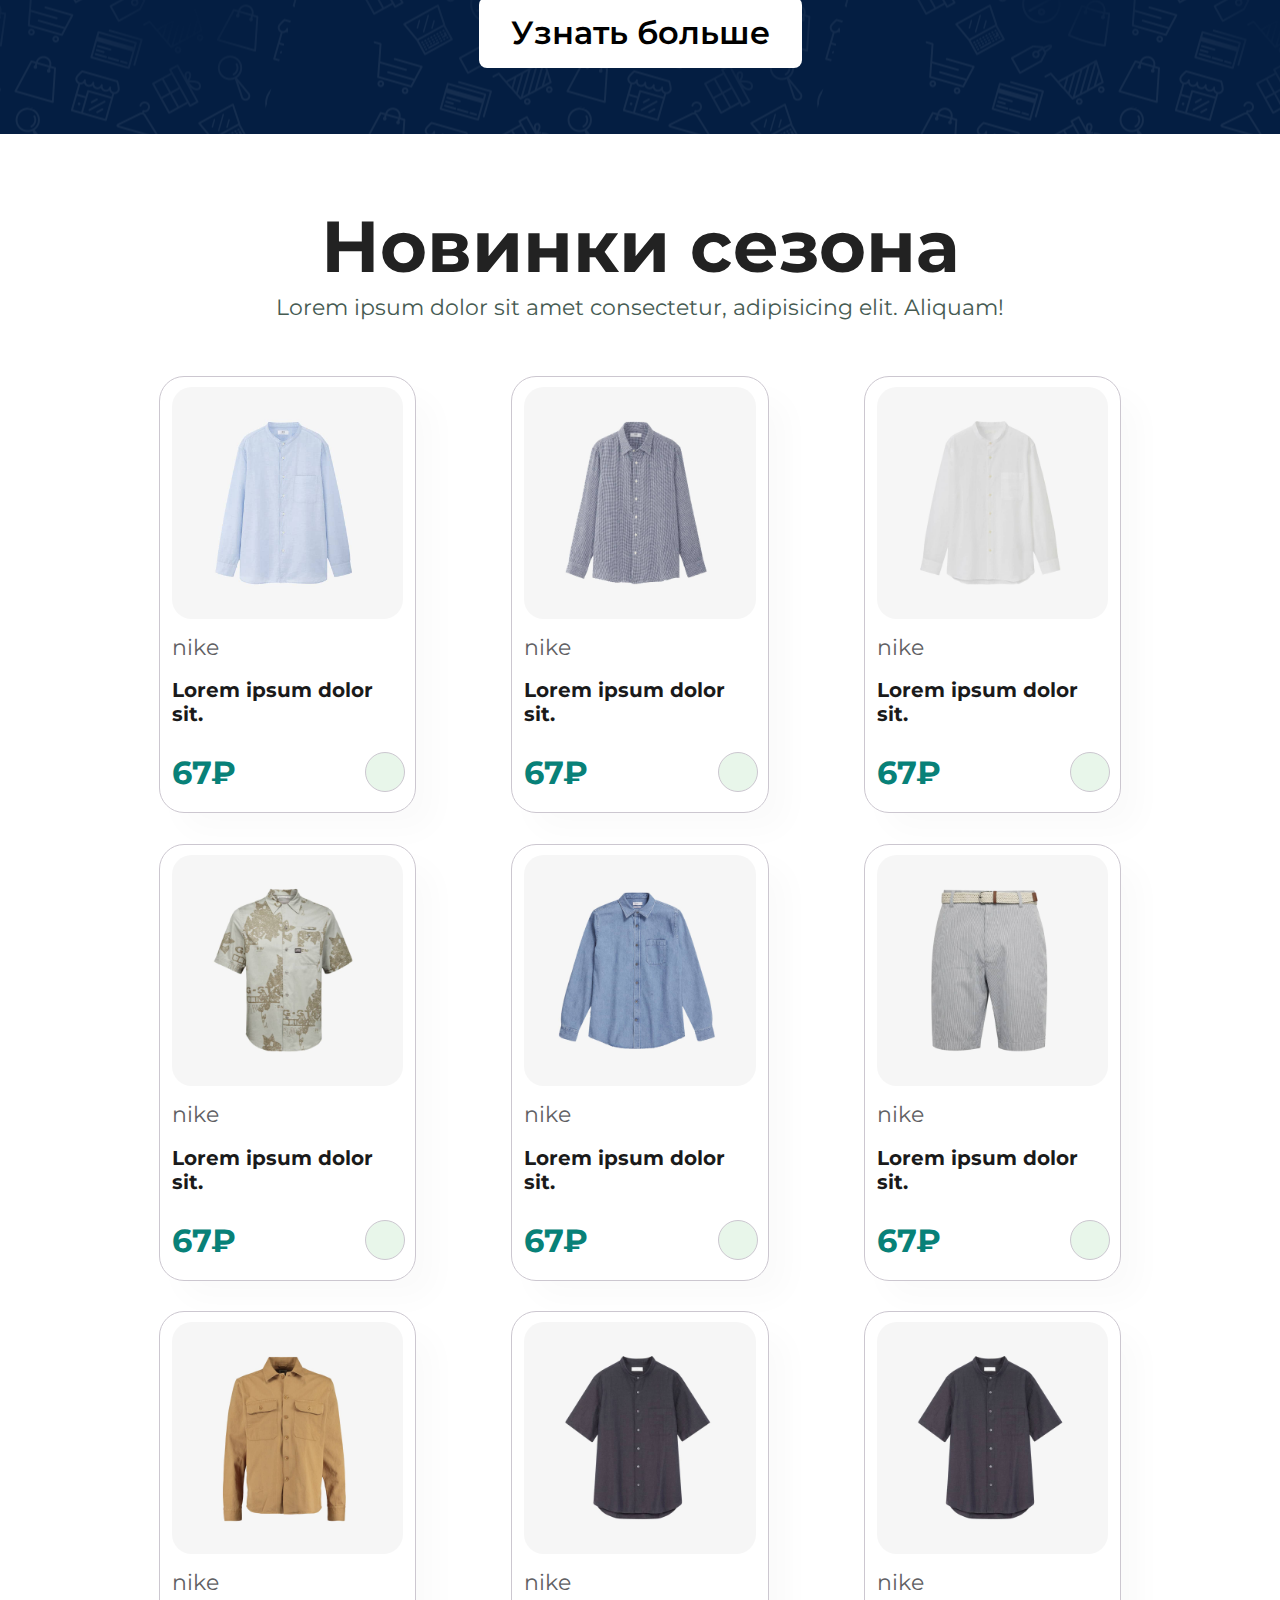
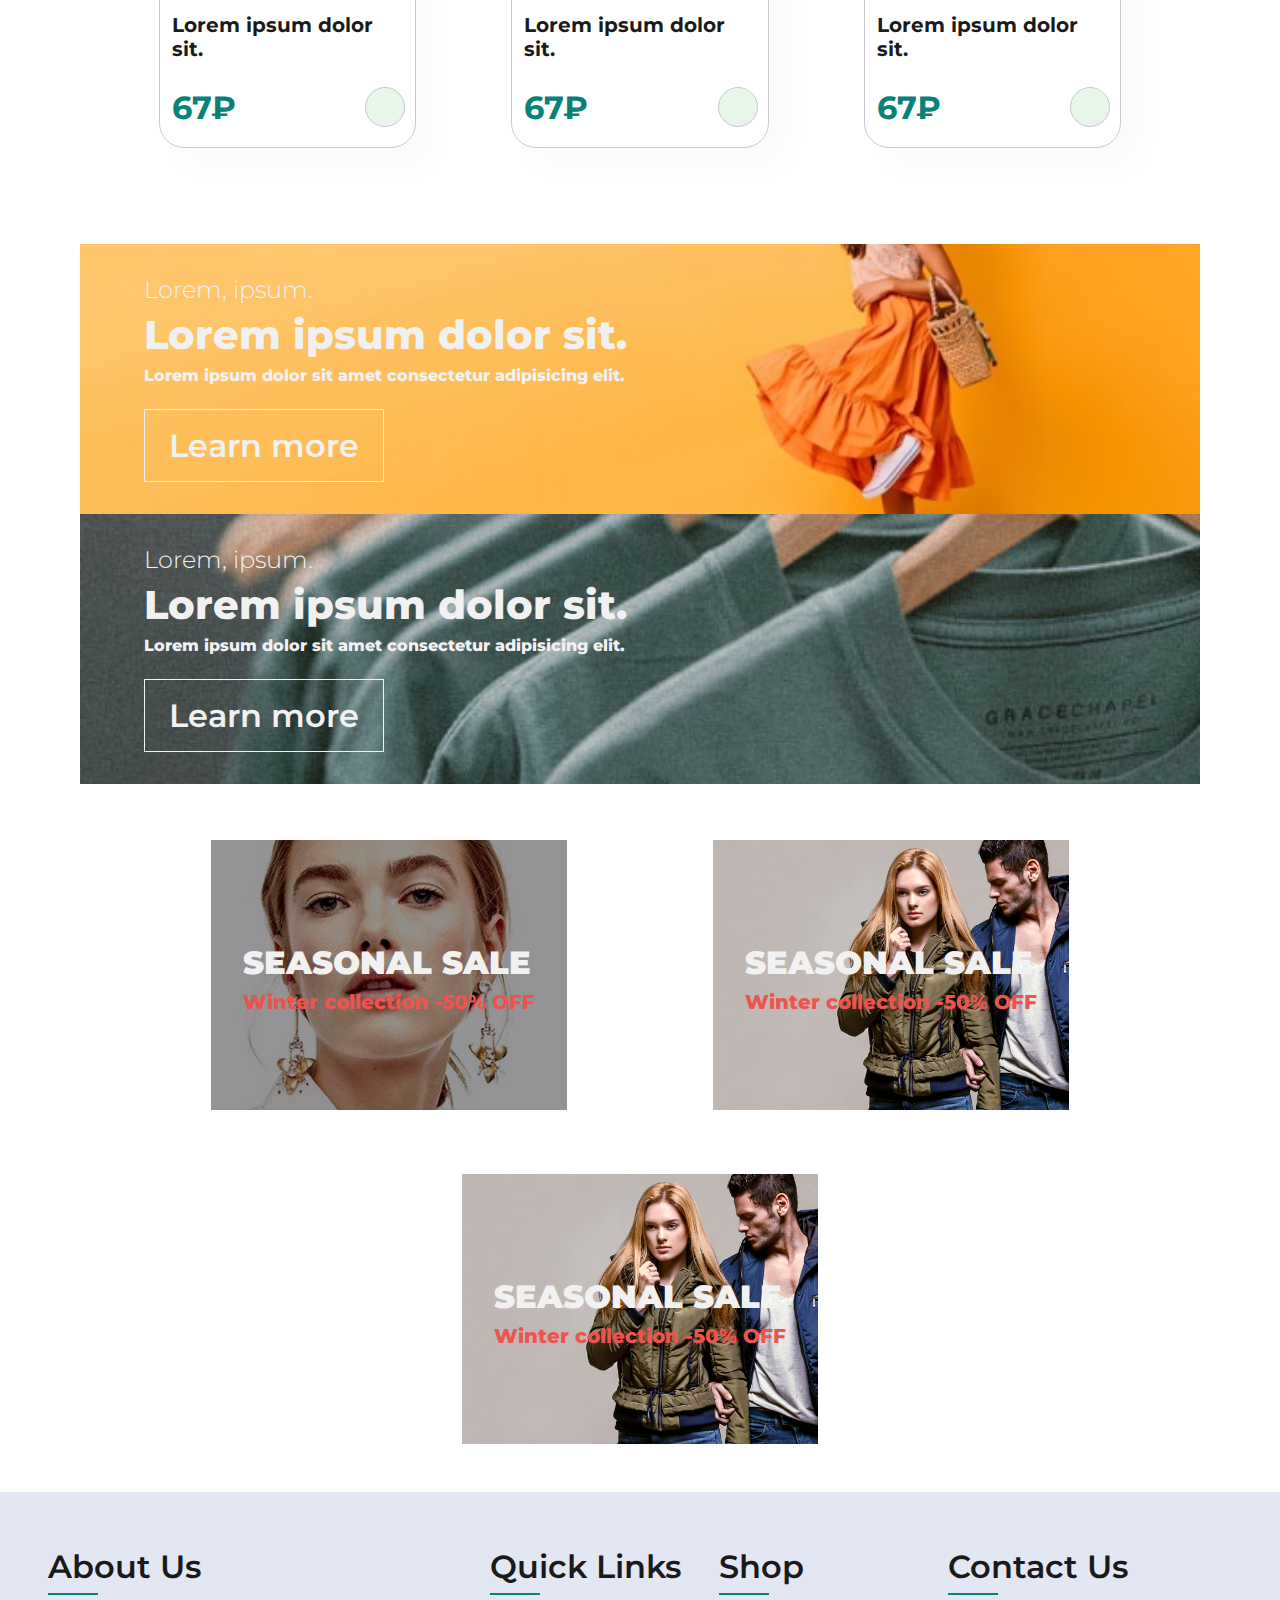
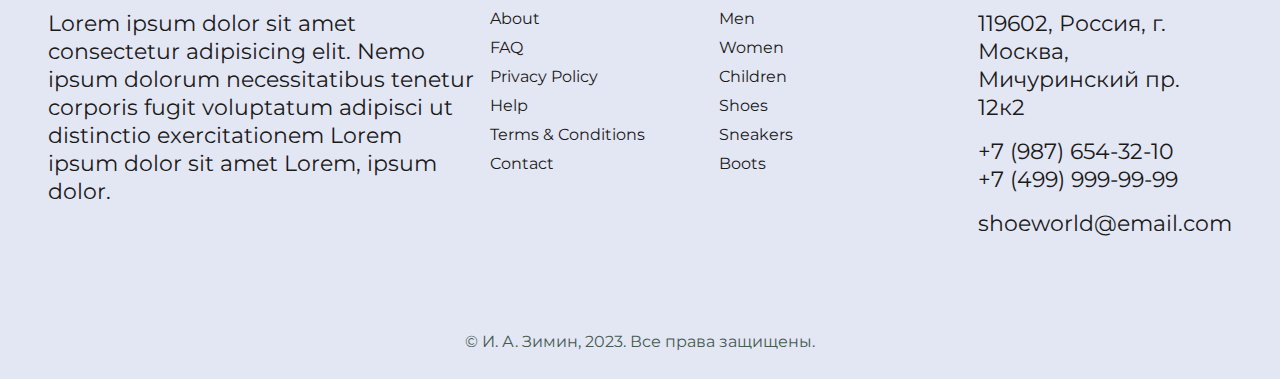
==== commit 3aeb3338: "Monor fixes" ====
--- a/index.html
+++ b/index.html
@@ -30,8 +30,7 @@
         </section>
 
         <section id="hero">
-            <h3>Стиль — это ваша история</h3>
-            <h2>Обувь, говорящая о вас</h2>
+            <h3>Обувь — это ваша история</h3>
             <h1>Найдите свою стихию</h1>
             <p>Откройте мир возможностей с нашей коллекцией обуви, выражающей вашу индивидуальность и стиль</p>
             <button>За Покупками</button>
@@ -40,27 +39,27 @@
         <section id="feature" class="section-p1">
             <div class="fe-box">
                 <img src="img/features/f1.png" alt="">
-                <h6>Lorem, ipsum.</h6>
+                <p>Lorem, ipsum.</p>
             </div>
             <div class="fe-box">
                 <img src="img/features/f2.png" alt="">
-                <h6>Lorem, ipsum.</h6>
+                <p>Lorem, ipsum.</p>
             </div>
             <div class="fe-box">
                 <img src="img/features/f3.png" alt="">
-                <h6>Lorem, ipsum.</h6>
+                <p>Lorem, ipsum.</p>
             </div>
             <div class="fe-box">
                 <img src="img/features/f4.png" alt="">
-                <h6>Lorem, ipsum.</h6>
+                <p>Lorem, ipsum.</p>
             </div>
             <div class="fe-box">
                 <img src="img/features/f5.png" alt="">
-                <h6>Lorem, ipsum.</h6>
+                <p>Lorem, ipsum.</p>
             </div>
             <div class="fe-box">
                 <img src="img/features/f6.png" alt="">
-                <h6>Lorem, ipsum.</h6>
+                <p>Lorem, ipsum.</p>
             </div>
         </section>
         
@@ -72,7 +71,7 @@
                     <img src="img/products/f1.jpg" alt="">
                     <div class="des">
                         <span> nike </span>
-                        <h5> Lorem ipsum dolor sit.</h5>
+                        <p> Lorem ipsum dolor sit.</p>
                         <div class="star">
                             <i class="fas fa-star"></i>
                             <i class="fas fa-star"></i>
@@ -88,7 +87,7 @@
                     <img src="img/products/f2.jpg" alt="">
                     <div class="des">
                         <span> nike </span>
-                        <h5> Lorem ipsum dolor sit.</h5>
+                        <p> Lorem ipsum dolor sit.</p>
                         <div class="star">
                             <i class="fas fa-star"></i>
                             <i class="fas fa-star"></i>
@@ -104,7 +103,7 @@
                     <img src="img/products/f3.jpg" alt="">
                     <div class="des">
                         <span> nike </span>
-                        <h5> Lorem ipsum dolor sit.</h5>
+                        <p> Lorem ipsum dolor sit.</p>
                         <div class="star">
                             <i class="fas fa-star"></i>
                             <i class="fas fa-star"></i>
@@ -120,7 +119,7 @@
                     <img src="img/products/f4.jpg" alt="">
                     <div class="des">
                         <span> nike </span>
-                        <h5> Lorem ipsum dolor sit.</h5>
+                        <p> Lorem ipsum dolor sit.</p>
                         <div class="star">
                             <i class="fas fa-star"></i>
                             <i class="fas fa-star"></i>
@@ -136,7 +135,7 @@
                     <img src="img/products/f5.jpg" alt="">
                     <div class="des">
                         <span> nike </span>
-                        <h5> Lorem ipsum dolor sit.</h5>
+                        <p> Lorem ipsum dolor sit.</p>
                         <div class="star">
                             <i class="fas fa-star"></i>
                             <i class="fas fa-star"></i>
@@ -152,7 +151,7 @@
                     <img src="img/products/f6.jpg" alt="">
                     <div class="des">
                         <span> nike </span>
-                        <h5> Lorem ipsum dolor sit.</h5>
+                        <p> Lorem ipsum dolor sit.</p>
                         <div class="star">
                             <i class="fas fa-star"></i>
                             <i class="fas fa-star"></i>
@@ -168,7 +167,7 @@
                     <img src="img/products/f7.jpg" alt="">
                     <div class="des">
                         <span> nike </span>
-                        <h5> Lorem ipsum dolor sit.</h5>
+                        <p> Lorem ipsum dolor sit.</p>
                         <div class="star">
                             <i class="fas fa-star"></i>
                             <i class="fas fa-star"></i>
@@ -184,7 +183,23 @@
                     <img src="img/products/f8.jpg" alt="">
                     <div class="des">
                         <span> nike </span>
-                        <h5> Lorem ipsum dolor sit.</h5>
+                        <p> Lorem ipsum dolor sit.</p>
+                        <div class="star">
+                            <i class="fas fa-star"></i>
+                            <i class="fas fa-star"></i>
+                            <i class="fas fa-star"></i>
+                            <i class="fas fa-star"></i>
+                            <i class="fas fa-star"></i>
+                        </div>
+                        <h3>67₽</h3>
+                    </div>
+                    <a href="#"><i class="fa-solid fa-cart-shopping cart"></i></a>
+                </div>
+                <div class="pro">
+                    <img src="img/products/f8.jpg" alt="">
+                    <div class="des">
+                        <span> nike </span>
+                        <p> Lorem ipsum dolor sit.</p>
                         <div class="star">
                             <i class="fas fa-star"></i>
                             <i class="fas fa-star"></i>
@@ -213,7 +228,7 @@
                     <img src="img/products/n1.jpg" alt="">
                     <div class="des">
                         <span> nike </span>
-                        <h5> Lorem ipsum dolor sit.</h5>
+                        <p> Lorem ipsum dolor sit.</p>
                         <div class="star">
                             <i class="fas fa-star"></i>
                             <i class="fas fa-star"></i>
@@ -229,7 +244,7 @@
                     <img src="img/products/n2.jpg" alt="">
                     <div class="des">
                         <span> nike </span>
-                        <h5> Lorem ipsum dolor sit.</h5>
+                        <p> Lorem ipsum dolor sit.</p>
                         <div class="star">
                             <i class="fas fa-star"></i>
                             <i class="fas fa-star"></i>
@@ -245,7 +260,7 @@
                     <img src="img/products/n3.jpg" alt="">
                     <div class="des">
                         <span> nike </span>
-                        <h5> Lorem ipsum dolor sit.</h5>
+                        <p> Lorem ipsum dolor sit.</p>
                         <div class="star">
                             <i class="fas fa-star"></i>
                             <i class="fas fa-star"></i>
@@ -261,7 +276,7 @@
                     <img src="img/products/n4.jpg" alt="">
                     <div class="des">
                         <span> nike </span>
-                        <h5> Lorem ipsum dolor sit.</h5>
+                        <p> Lorem ipsum dolor sit.</p>
                         <div class="star">
                             <i class="fas fa-star"></i>
                             <i class="fas fa-star"></i>
@@ -277,7 +292,7 @@
                     <img src="img/products/n5.jpg" alt="">
                     <div class="des">
                         <span> nike </span>
-                        <h5> Lorem ipsum dolor sit.</h5>
+                        <p> Lorem ipsum dolor sit.</p>
                         <div class="star">
                             <i class="fas fa-star"></i>
                             <i class="fas fa-star"></i>
@@ -293,7 +308,7 @@
                     <img src="img/products/n6.jpg" alt="">
                     <div class="des">
                         <span> nike </span>
-                        <h5> Lorem ipsum dolor sit.</h5>
+                        <p> Lorem ipsum dolor sit.</p>
                         <div class="star">
                             <i class="fas fa-star"></i>
                             <i class="fas fa-star"></i>
@@ -309,7 +324,7 @@
                     <img src="img/products/n7.jpg" alt="">
                     <div class="des">
                         <span> nike </span>
-                        <h5> Lorem ipsum dolor sit.</h5>
+                        <p> Lorem ipsum dolor sit.</p>
                         <div class="star">
                             <i class="fas fa-star"></i>
                             <i class="fas fa-star"></i>
@@ -325,7 +340,23 @@
                     <img src="img/products/n8.jpg" alt="">
                     <div class="des">
                         <span> nike </span>
-                        <h5> Lorem ipsum dolor sit.</h5>
+                        <p> Lorem ipsum dolor sit.</p>
+                        <div class="star">
+                            <i class="fas fa-star"></i>
+                            <i class="fas fa-star"></i>
+                            <i class="fas fa-star"></i>
+                            <i class="fas fa-star"></i>
+                            <i class="fas fa-star"></i>
+                        </div>
+                        <h3>67₽</h3>
+                    </div>
+                    <a href="#"><i class="fa-solid fa-cart-shopping cart"></i></a>
+                </div>
+                <div class="pro">
+                    <img src="img/products/n8.jpg" alt="">
+                    <div class="des">
+                        <span> nike </span>
+                        <p> Lorem ipsum dolor sit.</p>
                         <div class="star">
                             <i class="fas fa-star"></i>
                             <i class="fas fa-star"></i>
--- a/style.css
+++ b/style.css
@@ -26,11 +26,6 @@
 h3 {
   font-size: 1.75rem;
   color: #222;
-}
-
-h6 {
-  font-weight: 700;
-  font-size: .75rem;
 }
 
 p {
@@ -252,31 +247,33 @@
   margin-bottom: .625rem;;
 }
 
-#feature .fe-box h6 {
+#feature .fe-box p {
   padding: .5625rem .5rem .375rem .5rem;
   line-height: 1;
+  font-size: 1rem;
+  font-weight: 600;
   border-radius: .25rem;
   color: #088178;
   background-color: #fddde4;
 }
 
-#feature .fe-box:nth-child(2) h6 {
+#feature .fe-box:nth-child(2) p {
   background-color: #cdebbc;
 }
 
-#feature .fe-box:nth-child(3) h6 {
+#feature .fe-box:nth-child(3) p {
   background-color: #d1e8f2;
 }
 
-#feature .fe-box:nth-child(4) h6 {
+#feature .fe-box:nth-child(4) p {
   background-color: #cdd4f8;
 }
 
-#feature .fe-box:nth-child(5) h6 {
+#feature .fe-box:nth-child(5) p {
   background-color: #f6dbd6;
 }
 
-#feature .fe-box:nth-child(6) h6 {
+#feature .fe-box:nth-child(6) p {
   background-color: #fff2e5;
 }
 
@@ -330,10 +327,11 @@
   color: #088178;
 }
 
-#product1 .pro .des h5 {
-  padding-top: .45rem;
+#product1 .pro .des p {
+  padding-top: .15rem;
   color: #1a1a1a;
-  font-size: 1.5rem; 
+  font-size: 1.25rem;
+  font-weight: 700; 
 }
 
 #product1 .pro .des i {
@@ -356,7 +354,6 @@
 
 @media(max-width: 750px) {
   .pro-container {
-    /* align-items: center; */
     justify-content: center !important;
     flex-wrap: wrap !important;
   }
@@ -377,7 +374,7 @@
   background-color: #041e42;
   background-image: url('img/b14.png');
   width: 100%;
-  height: 40vh;
+  height: 50vh;
   background-position: center;
 }
 
@@ -405,11 +402,11 @@
 
 @media(max-width: 770px) {
   #banner {
-    height: 60vh
-  }
-}
-
-@media(max-width: 430px) {
+    height: 70vh
+  }
+}
+
+@media(max-width: 450px) {
   #banner h3 {
     font-size: 4rem;
   }
@@ -437,7 +434,7 @@
   align-items: flex-start;
   text-align: center;
   background-image: url('img/b17.jpg');
-  min-width: 51rem;
+  max-width: 30.25rem;
   height: 50vh;
   background-size: cover;
   background-position: center;
@@ -474,7 +471,7 @@
   border: .1rem solid #088178;
 }
 
-@media(max-width: 1700px) {
+@media(max-width: 1600px) {
   #sm-banner .banner-box {
     min-width: 100%;
     height: 30vh;
@@ -484,14 +481,14 @@
 @media(max-width: 930px) {
   #sm-banner .banner-box {
     min-width: 100%;
-    height: 50vh;
+    height: 70vh;
   }
 }
 
 @media(max-width: 500px) {
   #sm-banner .banner-box {
     min-width: 100%;
-    height: 50vh;
+    height: 80vh;
   }
 
   #sm-banner h3 {
@@ -733,7 +730,7 @@
   }
 
   #hero {
-    height: 70vh;
+    height: 90vh;
     padding: 40px 80px 0 80px;
     background-position: top 30% right 80%;
   }
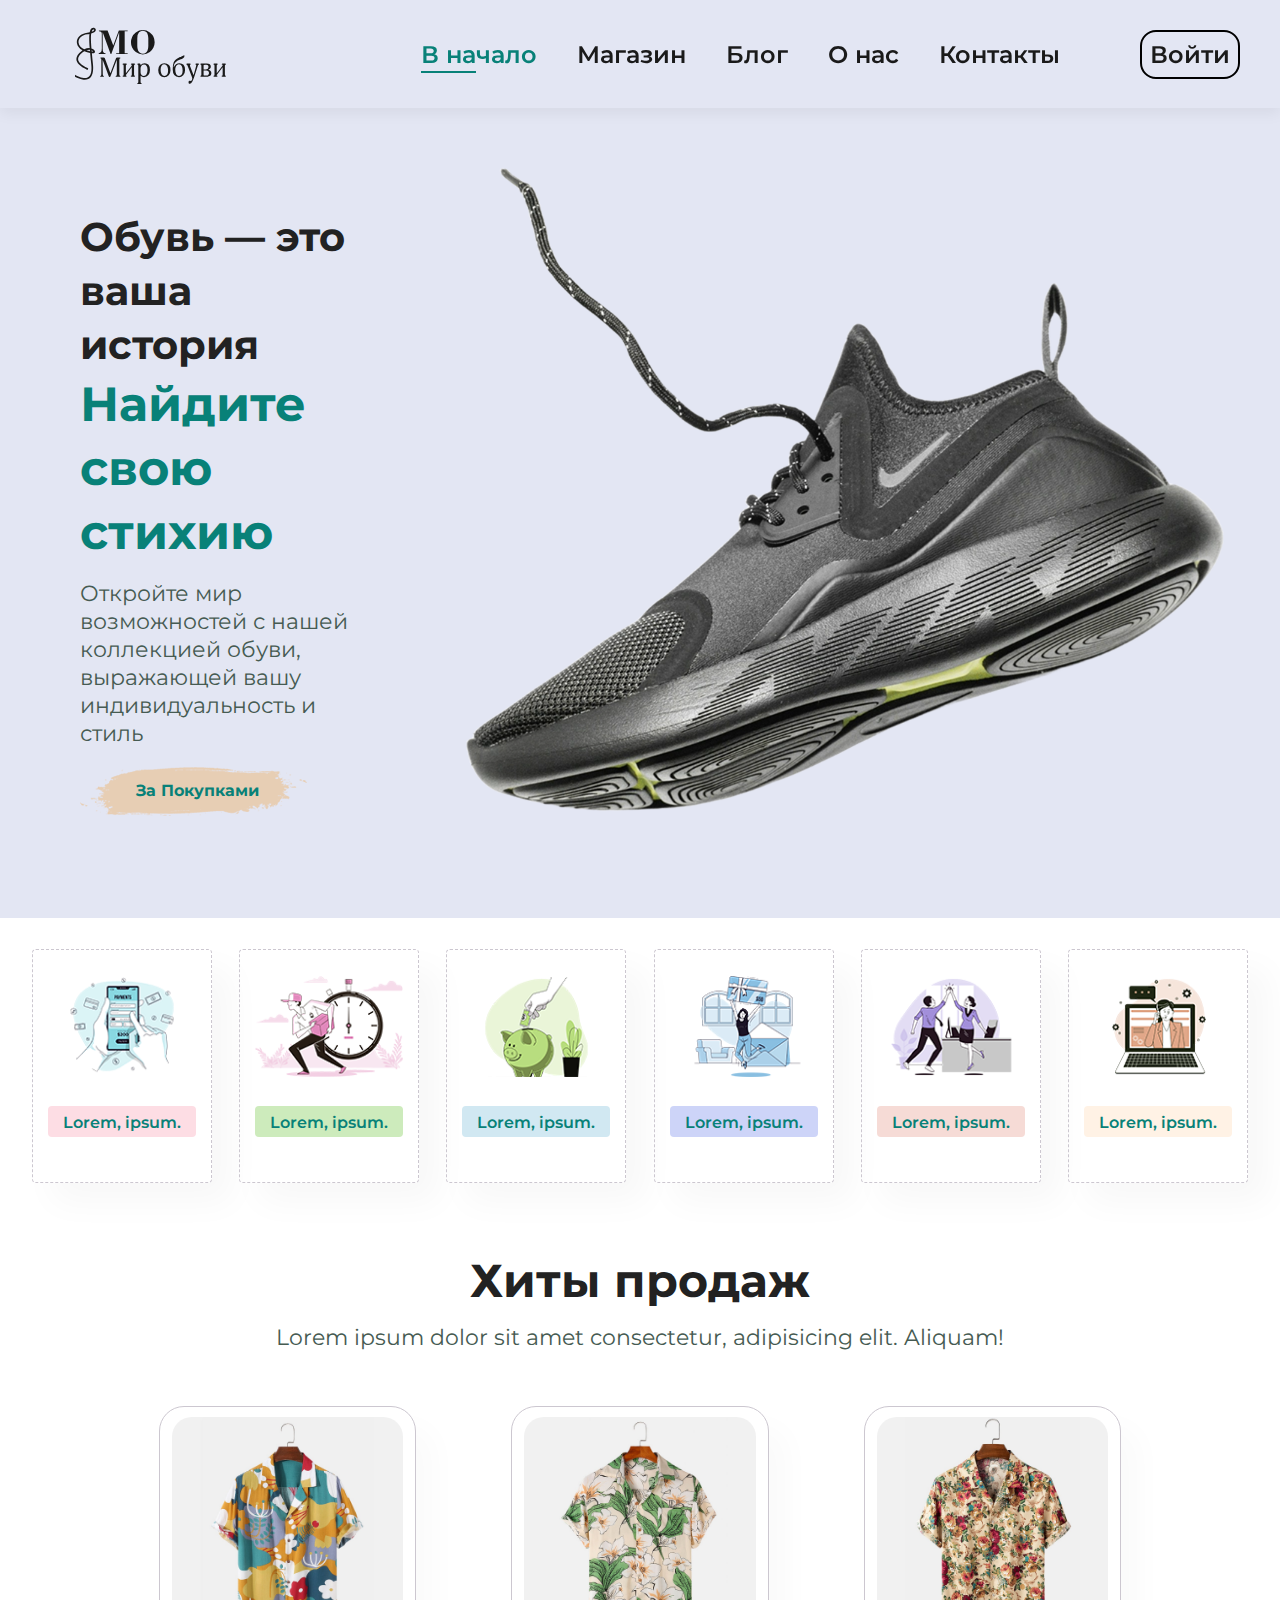
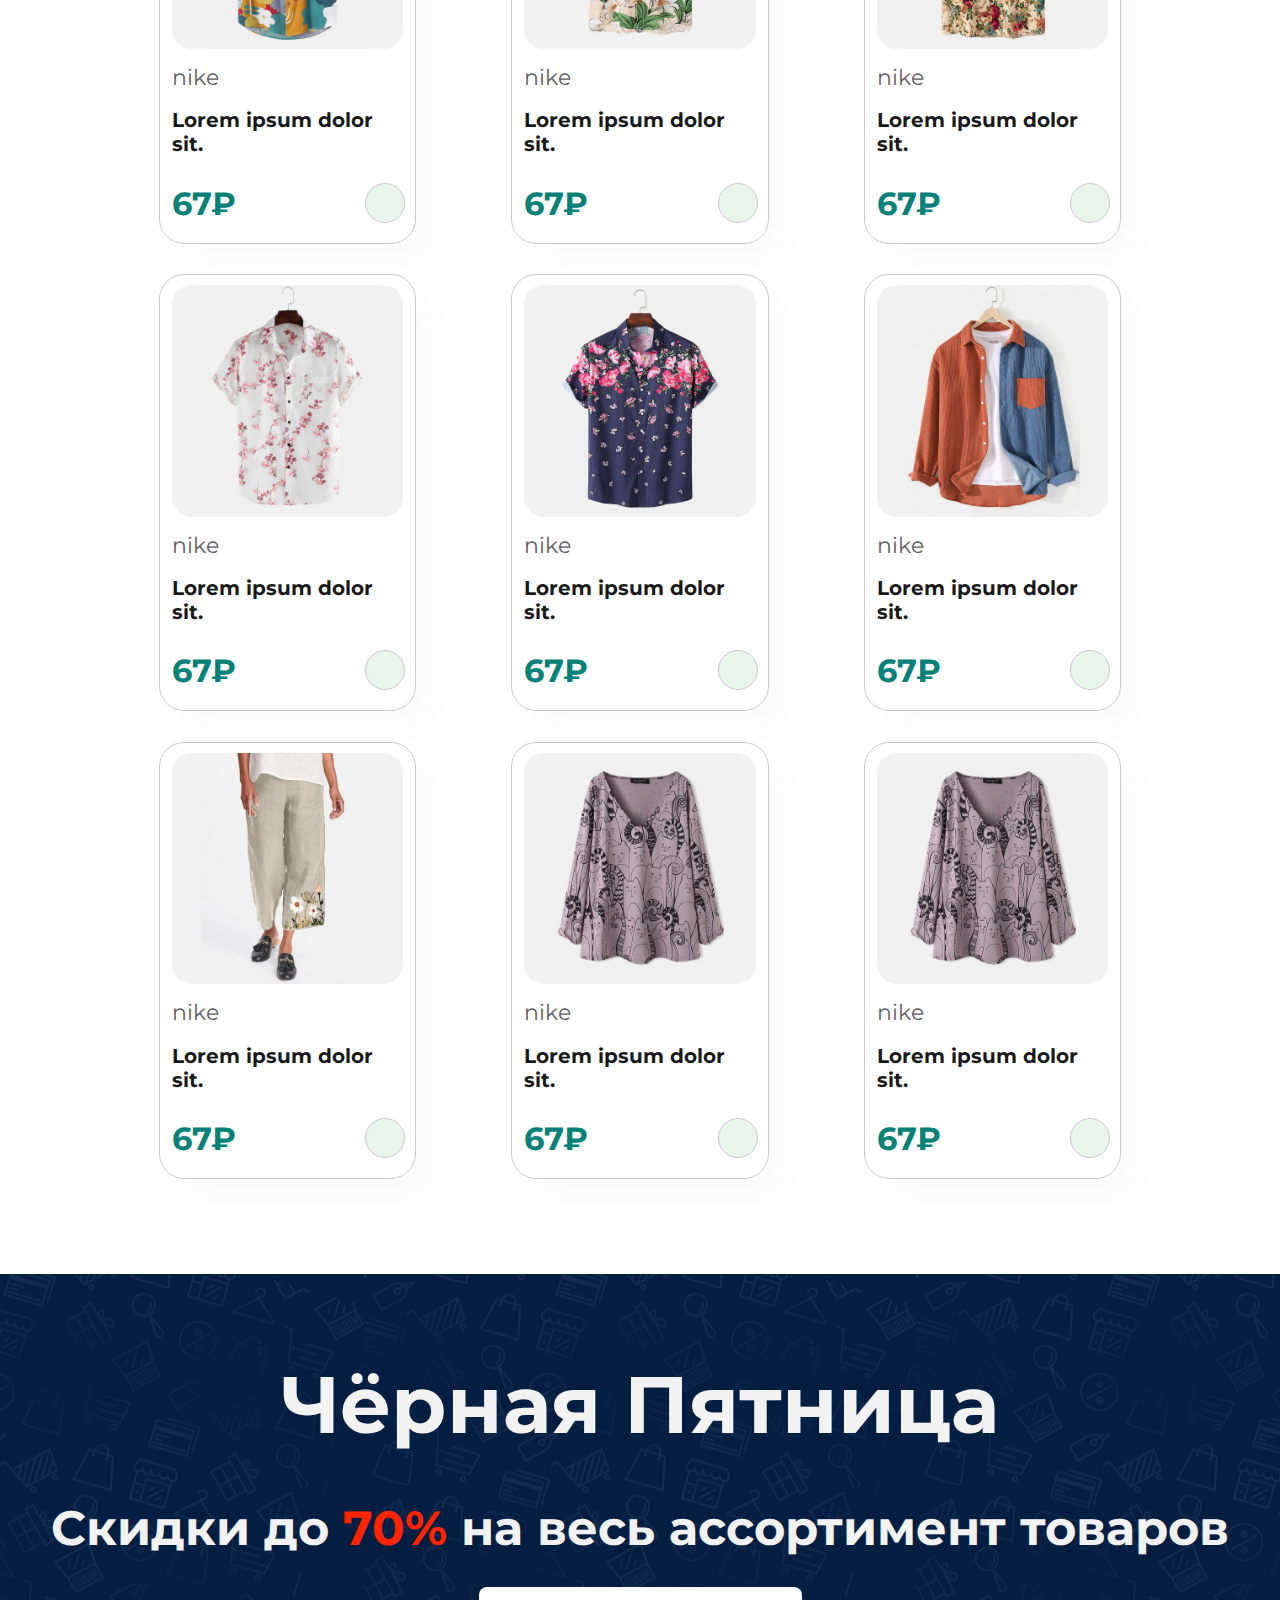
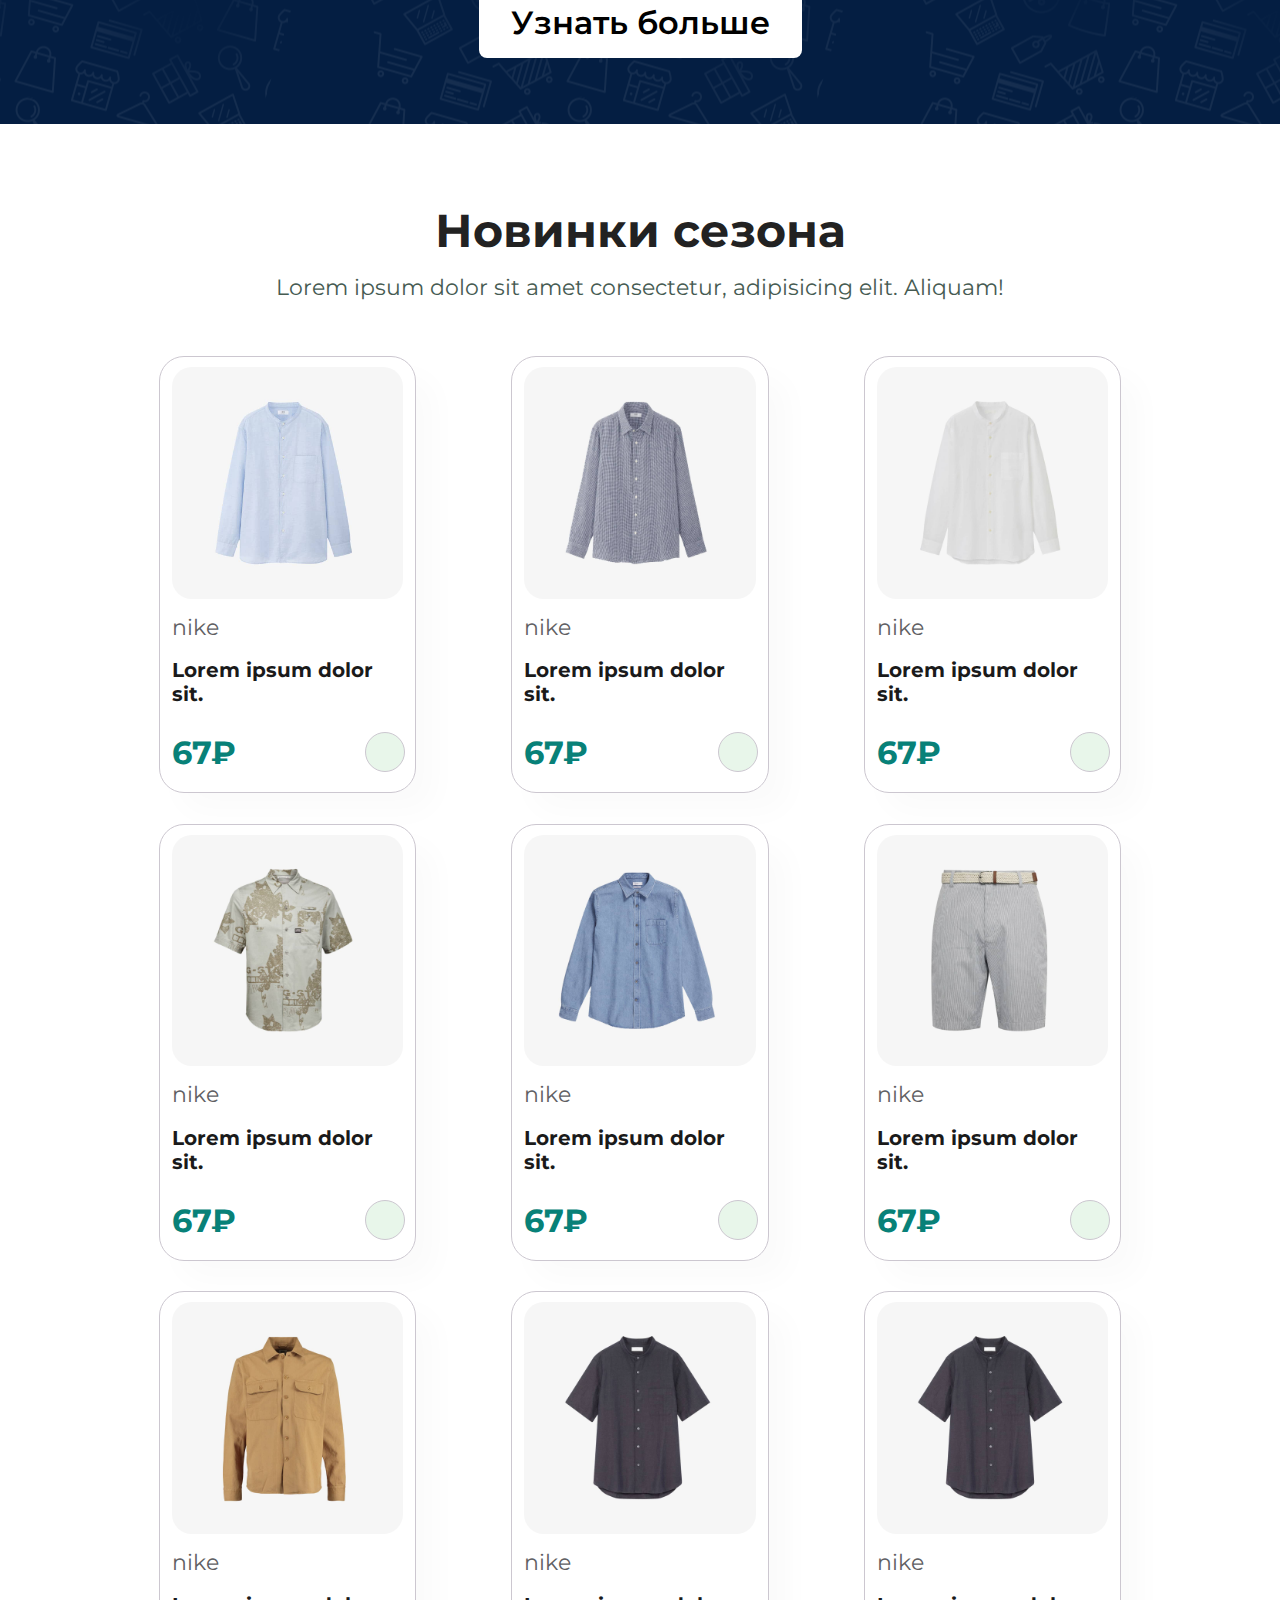
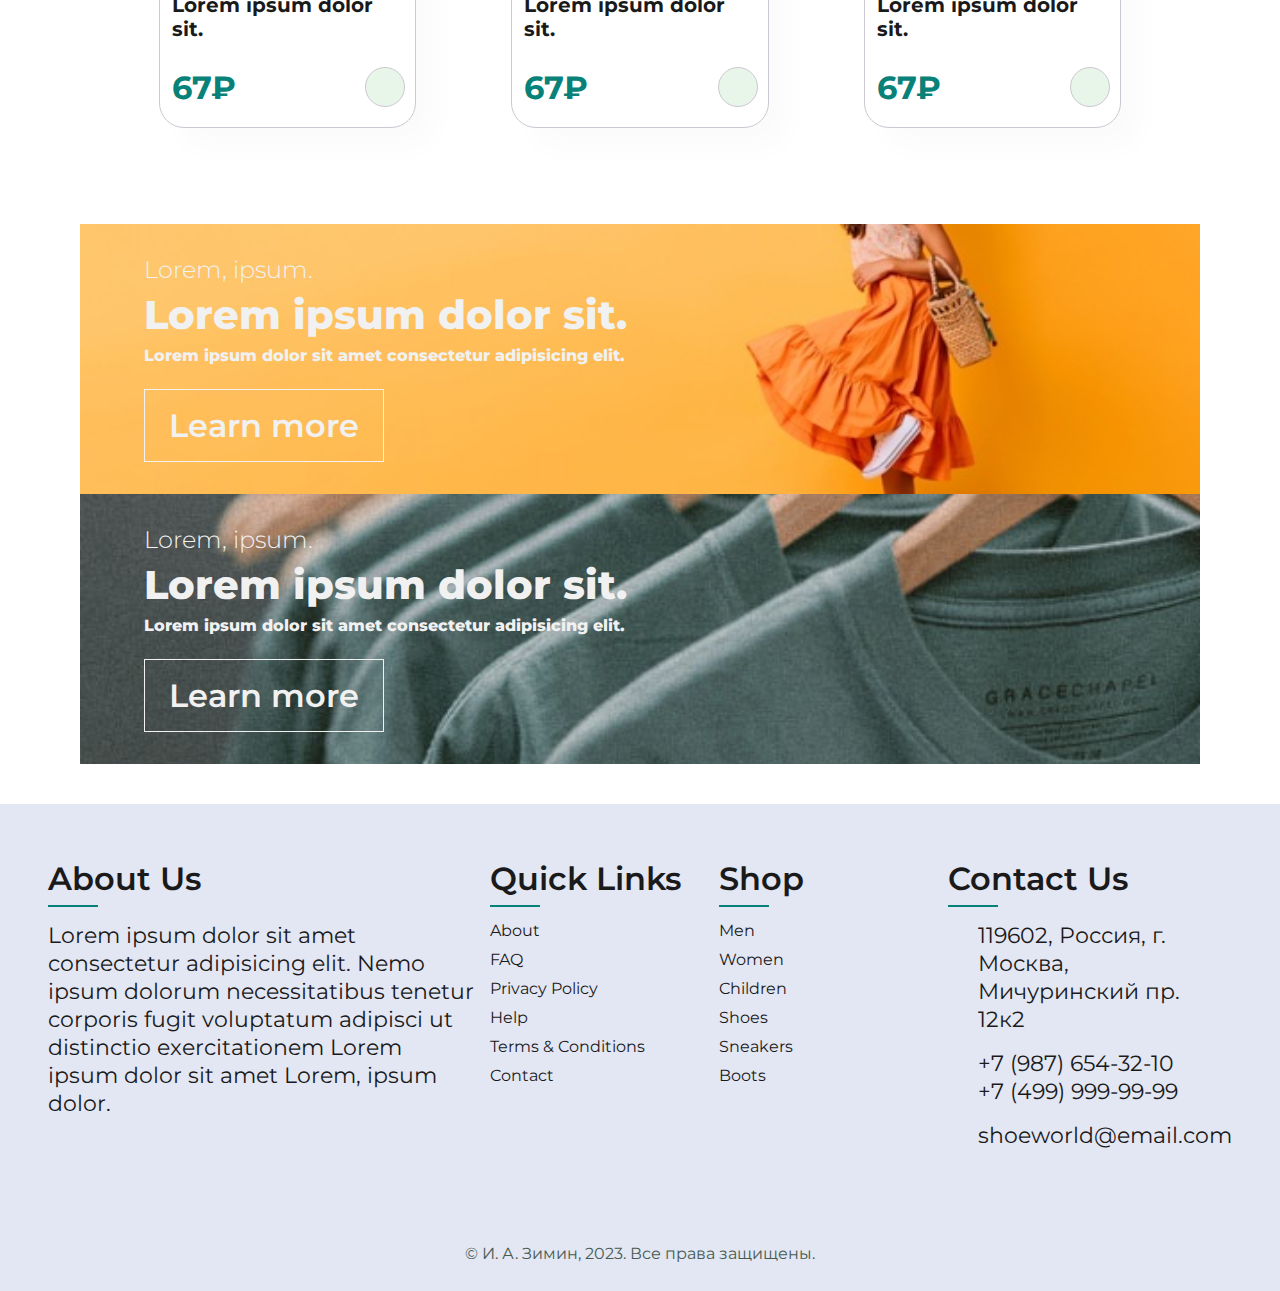
==== commit cbf283e9: "Minor fixes" ====
--- a/index.html
+++ b/index.html
@@ -30,7 +30,7 @@
         </section>
 
         <section id="hero">
-            <h3>Обувь — это ваша история</h3>
+            <h2>Обувь — это ваша история</h2>
             <h1>Найдите свою стихию</h1>
             <p>Откройте мир возможностей с нашей коллекцией обуви, выражающей вашу индивидуальность и стиль</p>
             <button>За Покупками</button>
@@ -64,7 +64,7 @@
         </section>
         
         <section id="product1" class="section-p1">
-            <h1>Хиты продаж</h1>
+            <h2>Хиты продаж</h2>
             <p>Lorem ipsum dolor sit amet consectetur, adipisicing elit. Aliquam!</p>
             <div class="pro-container">
                 <div class="pro">
@@ -221,7 +221,7 @@
         </section>
 
         <section id="product1" class="section-p1">
-            <h1>Новинки сезона</h1>
+            <h2>Новинки сезона</h2>
             <p>Lorem ipsum dolor sit amet consectetur, adipisicing elit. Aliquam!</p>
             <div class="pro-container">
                 <div class="pro">
@@ -383,21 +383,6 @@
                 <h2>Lorem ipsum dolor sit.</h2>
                 <span>Lorem ipsum dolor sit amet consectetur adipisicing elit.</span>
                 <button class="white">Learn more</button>
-            </div>
-        </section>
-
-        <section id="banner3">
-            <div class="banner-box">
-                <h2>SEASONAL SALE</h2>
-                <h3>Winter collection -50% OFF</h3>
-            </div>
-            <div class="banner-box banner-box2">
-                <h2>SEASONAL SALE</h2>
-                <h3>Winter collection -50% OFF</h3>
-            </div>
-            <div class="banner-box banner-box3">
-                <h2>SEASONAL SALE</h2>
-                <h3>Winter collection -50% OFF</h3>
             </div>
         </section>
 
--- a/style.css
+++ b/style.css
@@ -175,7 +175,7 @@
 
 #hero h2 {
   max-width: 300px;
-  font-size: 2rem;
+  font-size: 2.5rem;
 }
 
 #hero h3 {
@@ -408,7 +408,7 @@
 
 @media(max-width: 450px) {
   #banner h3 {
-    font-size: 4rem;
+    font-size: 3rem;
   }
 
   #banner h2 {
@@ -507,57 +507,6 @@
 
   #sm-banner button {
     font-size: 1rem;
-  }
-}
-
-#banner3 {
-  display: flex;
-  justify-content: space-evenly;
-  align-items: center;
-  flex-wrap: wrap;
-  padding: 0 5rem;
-}
-
-#banner3 .banner-box {
-  display: flex;
-  flex-direction: column;
-  justify-content: center;
-  align-items: flex-start;
-  text-align: center;
-  background-image: url('img/b7.jpg');
-  min-width: 31%;
-  height: 30vh;
-  background-size: cover;
-  background-position: center;
-  padding: 2rem;
-  margin: 1rem;
-  margin-bottom: 3rem;
-}
-
-#banner3 .banner-box2 {
-  background-image: url('img/b4.jpg');
-}
-
-#banner3 .banner-box3 {
-  background-image: url('img/b4.jpg');
-}
-
-#banner3 h2 {
-  color: #f1f1f1;
-  font-weight: 900;
-  font-size: 2rem;
-}
-
-#banner3 h3 {
-  color: #ec544e;
-  font-weight: 800;
-  font-size: 1.25rem;
-}
-
-@media(max-width: 500px) {
-  #banner3 .banner-box {
-    margin: 1rem 0;
-    padding: .5rem !important;
   }
 }
 
@@ -778,4 +727,3 @@
       gap: 20px;
   }
 }
-
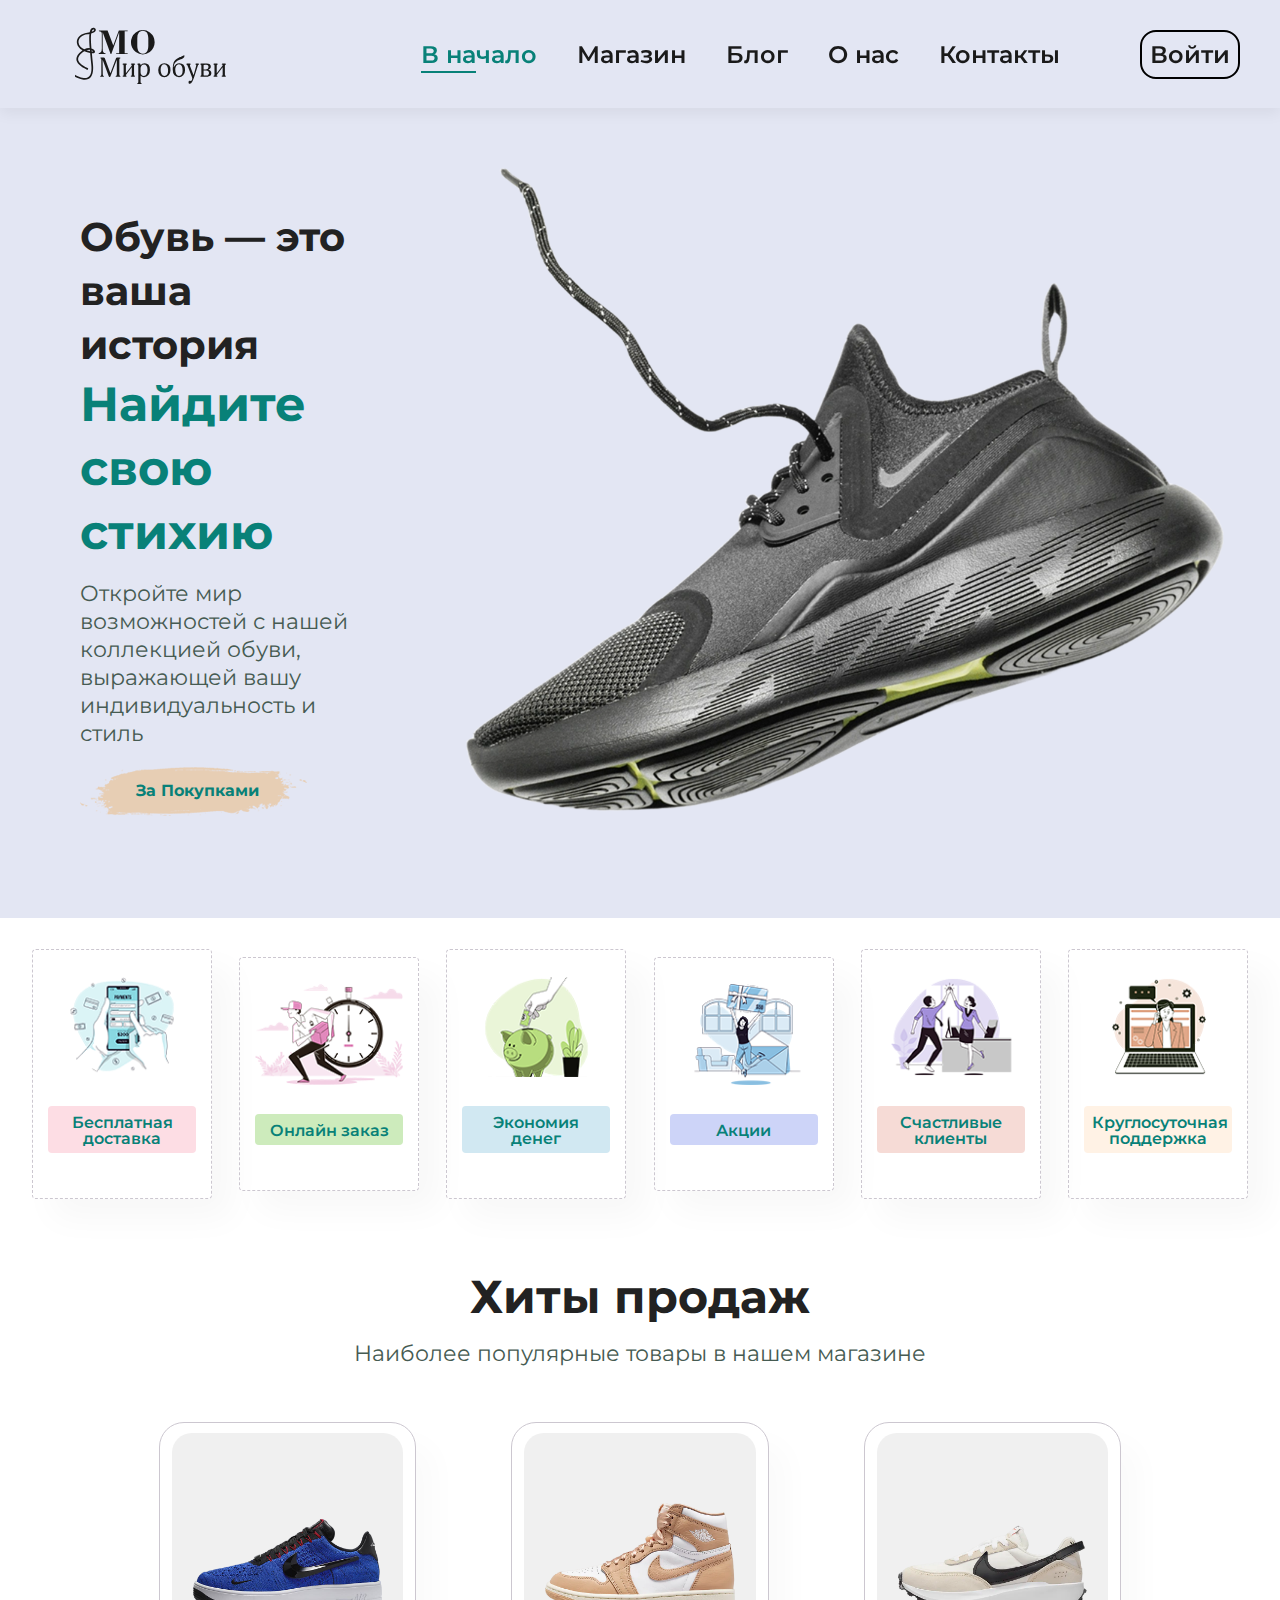
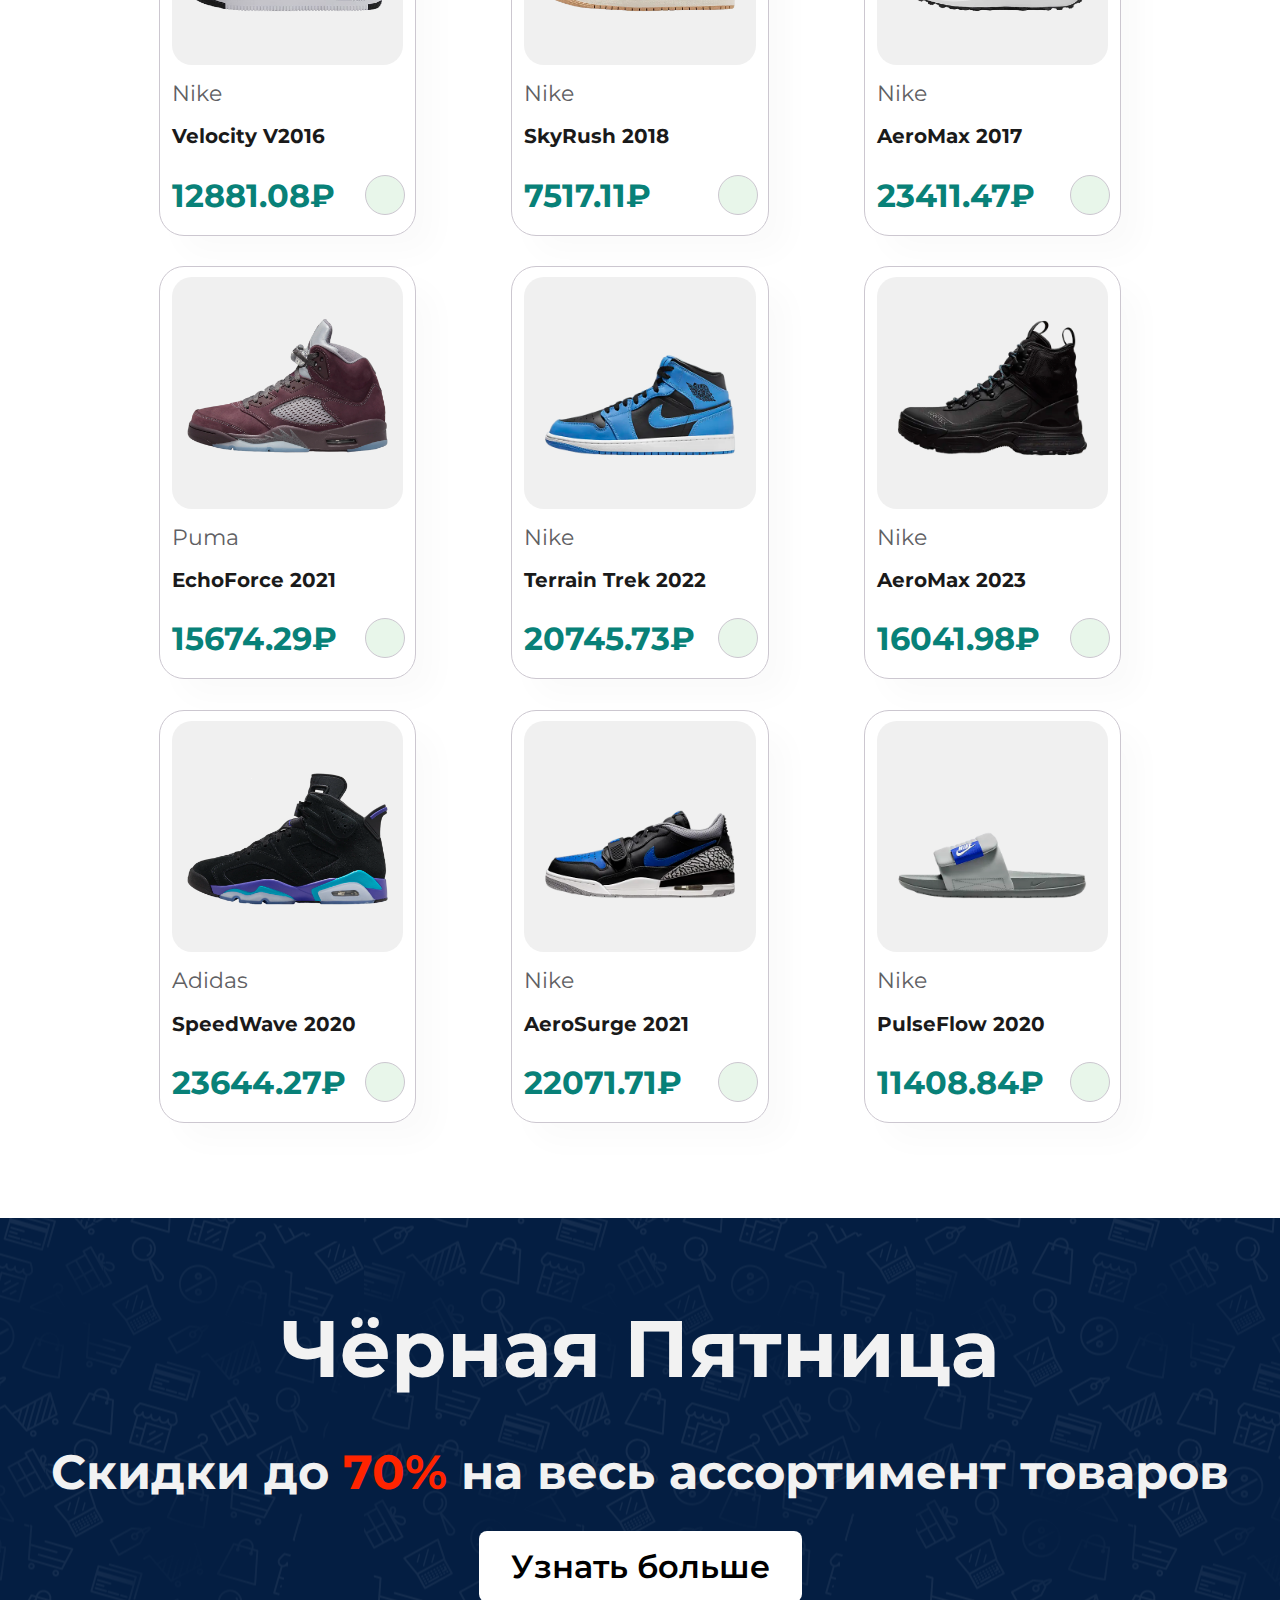
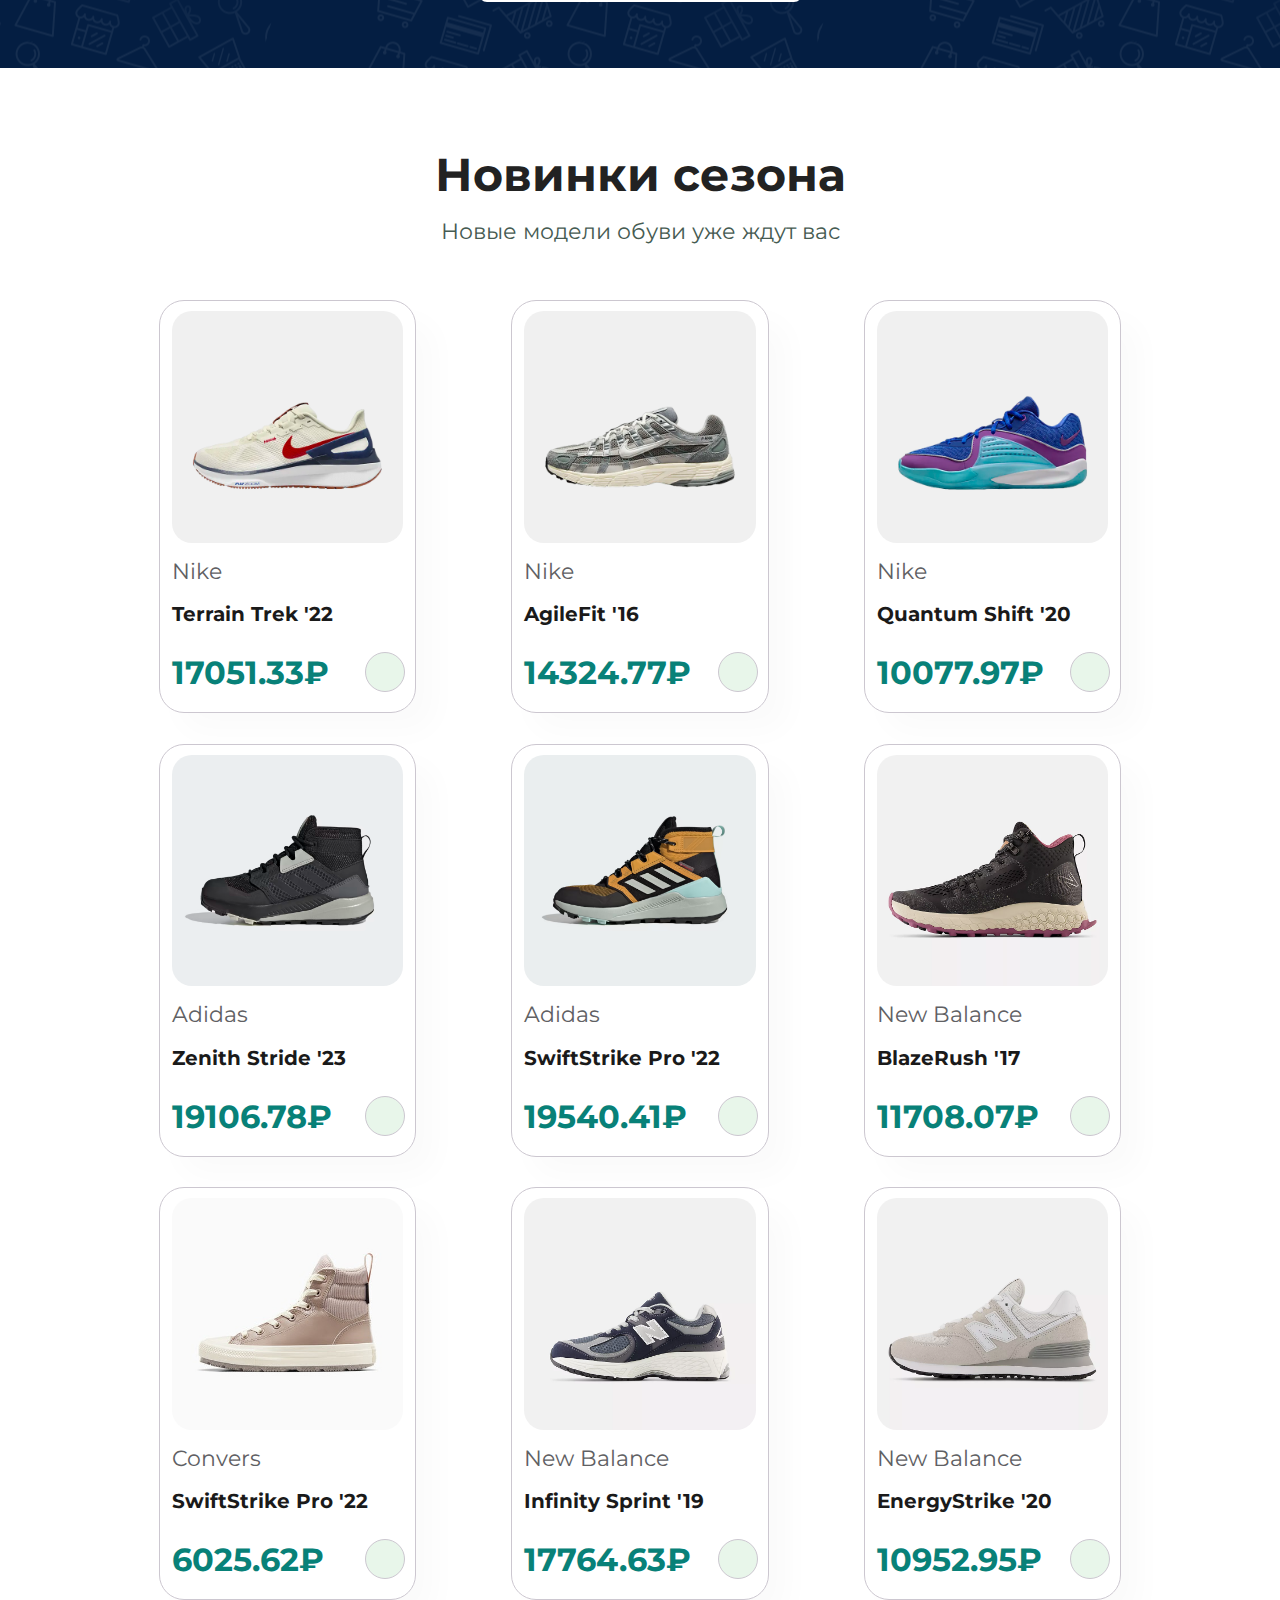
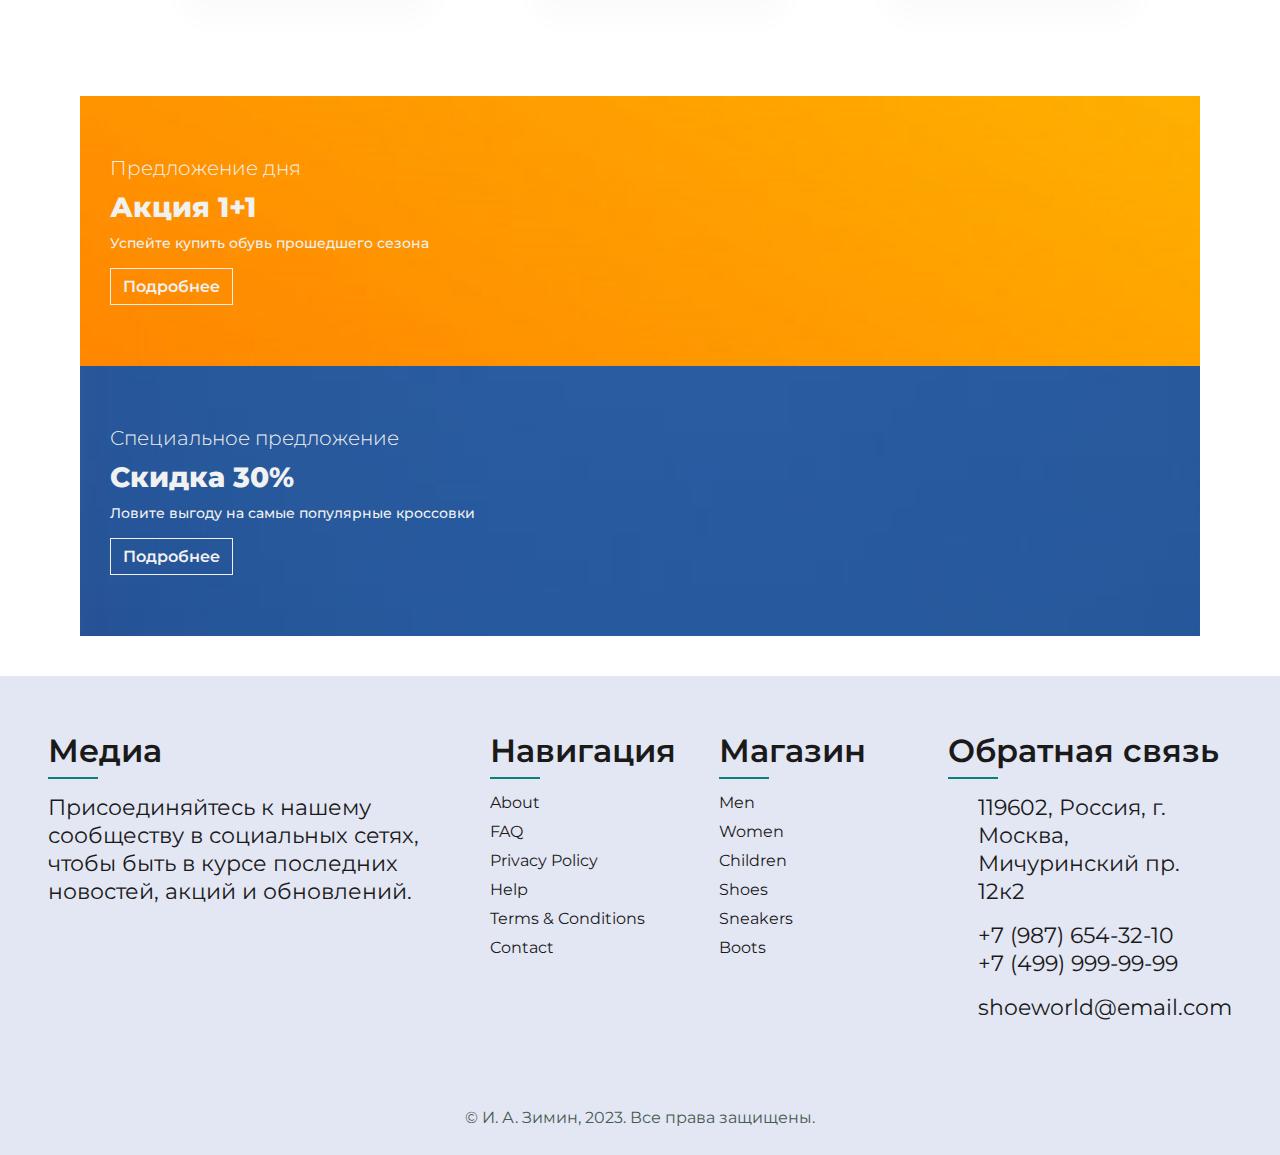
==== commit 2da984cf: "Add syntax" ====
--- a/index.html
+++ b/index.html
@@ -7,6 +7,7 @@
         <title>Мир обуви</title>
         <link rel="stylesheet" href="https://cdnjs.cloudflare.com/ajax/libs/font-awesome/6.4.2/css/all.min.css" integrity="sha512-z3gLpd7yknf1YoNbCzqRKc4qyor8gaKU1qmn+CShxbuBusANI9QpRohGBreCFkKxLhei6S9CQXFEbbKuqLg0DA==" crossorigin="anonymous" referrerpolicy="no-referrer" />
         <link rel="stylesheet" href="style.css">
+        <link rel="stylesheet" href="style-footer.css">
     </head>
     <body>
         <section id="header">
@@ -39,175 +40,175 @@
         <section id="feature" class="section-p1">
             <div class="fe-box">
                 <img src="img/features/f1.png" alt="">
-                <p>Lorem, ipsum.</p>
+                <p>Бесплатная доставка</p>
             </div>
             <div class="fe-box">
                 <img src="img/features/f2.png" alt="">
-                <p>Lorem, ipsum.</p>
+                <p>Онлайн заказ</p>
             </div>
             <div class="fe-box">
                 <img src="img/features/f3.png" alt="">
-                <p>Lorem, ipsum.</p>
+                <p>Экономия денег</p>
             </div>
             <div class="fe-box">
                 <img src="img/features/f4.png" alt="">
-                <p>Lorem, ipsum.</p>
+                <p>Акции</p>
             </div>
             <div class="fe-box">
                 <img src="img/features/f5.png" alt="">
-                <p>Lorem, ipsum.</p>
+                <p>Счастливые клиенты</p>
             </div>
             <div class="fe-box">
                 <img src="img/features/f6.png" alt="">
-                <p>Lorem, ipsum.</p>
+                <p>Круглосуточная поддержка</p>
             </div>
         </section>
         
         <section id="product1" class="section-p1">
             <h2>Хиты продаж</h2>
-            <p>Lorem ipsum dolor sit amet consectetur, adipisicing elit. Aliquam!</p>
+            <p>Наиболее популярные товары в нашем магазине</p>
             <div class="pro-container">
                 <div class="pro">
-                    <img src="img/products/f1.jpg" alt="">
-                    <div class="des">
-                        <span> nike </span>
-                        <p> Lorem ipsum dolor sit.</p>
-                        <div class="star">
-                            <i class="fas fa-star"></i>
-                            <i class="fas fa-star"></i>
-                            <i class="fas fa-star"></i>
-                            <i class="fas fa-star"></i>
-                            <i class="fas fa-star"></i>
-                        </div>
-                        <h3>67₽</h3>
-                    </div>
-                    <a href="#"><i class="fa-solid fa-cart-shopping cart"></i></a>
-                </div>
-                <div class="pro">
-                    <img src="img/products/f2.jpg" alt="">
-                    <div class="des">
-                        <span> nike </span>
-                        <p> Lorem ipsum dolor sit.</p>
-                        <div class="star">
-                            <i class="fas fa-star"></i>
-                            <i class="fas fa-star"></i>
-                            <i class="fas fa-star"></i>
-                            <i class="fas fa-star"></i>
-                            <i class="fas fa-star"></i>
-                        </div>
-                        <h3>67₽</h3>
-                    </div>
-                    <a href="#"><i class="fa-solid fa-cart-shopping cart"></i></a>
-                </div>
-                <div class="pro">
-                    <img src="img/products/f3.jpg" alt="">
-                    <div class="des">
-                        <span> nike </span>
-                        <p> Lorem ipsum dolor sit.</p>
-                        <div class="star">
-                            <i class="fas fa-star"></i>
-                            <i class="fas fa-star"></i>
-                            <i class="fas fa-star"></i>
-                            <i class="fas fa-star"></i>
-                            <i class="fas fa-star"></i>
-                        </div>
-                        <h3>67₽</h3>
-                    </div>
-                    <a href="#"><i class="fa-solid fa-cart-shopping cart"></i></a>
-                </div>
-                <div class="pro">
-                    <img src="img/products/f4.jpg" alt="">
-                    <div class="des">
-                        <span> nike </span>
-                        <p> Lorem ipsum dolor sit.</p>
-                        <div class="star">
-                            <i class="fas fa-star"></i>
-                            <i class="fas fa-star"></i>
-                            <i class="fas fa-star"></i>
-                            <i class="fas fa-star"></i>
-                            <i class="fas fa-star"></i>
-                        </div>
-                        <h3>67₽</h3>
-                    </div>
-                    <a href="#"><i class="fa-solid fa-cart-shopping cart"></i></a>
-                </div>
-                <div class="pro">
-                    <img src="img/products/f5.jpg" alt="">
-                    <div class="des">
-                        <span> nike </span>
-                        <p> Lorem ipsum dolor sit.</p>
-                        <div class="star">
-                            <i class="fas fa-star"></i>
-                            <i class="fas fa-star"></i>
-                            <i class="fas fa-star"></i>
-                            <i class="fas fa-star"></i>
-                            <i class="fas fa-star"></i>
-                        </div>
-                        <h3>67₽</h3>
-                    </div>
-                    <a href="#"><i class="fa-solid fa-cart-shopping cart"></i></a>
-                </div>
-                <div class="pro">
-                    <img src="img/products/f6.jpg" alt="">
-                    <div class="des">
-                        <span> nike </span>
-                        <p> Lorem ipsum dolor sit.</p>
-                        <div class="star">
-                            <i class="fas fa-star"></i>
-                            <i class="fas fa-star"></i>
-                            <i class="fas fa-star"></i>
-                            <i class="fas fa-star"></i>
-                            <i class="fas fa-star"></i>
-                        </div>
-                        <h3>67₽</h3>
-                    </div>
-                    <a href="#"><i class="fa-solid fa-cart-shopping cart"></i></a>
-                </div>
-                <div class="pro">
-                    <img src="img/products/f7.jpg" alt="">
-                    <div class="des">
-                        <span> nike </span>
-                        <p> Lorem ipsum dolor sit.</p>
-                        <div class="star">
-                            <i class="fas fa-star"></i>
-                            <i class="fas fa-star"></i>
-                            <i class="fas fa-star"></i>
-                            <i class="fas fa-star"></i>
-                            <i class="fas fa-star"></i>
-                        </div>
-                        <h3>67₽</h3>
-                    </div>
-                    <a href="#"><i class="fa-solid fa-cart-shopping cart"></i></a>
-                </div>
-                <div class="pro">
-                    <img src="img/products/f8.jpg" alt="">
-                    <div class="des">
-                        <span> nike </span>
-                        <p> Lorem ipsum dolor sit.</p>
-                        <div class="star">
-                            <i class="fas fa-star"></i>
-                            <i class="fas fa-star"></i>
-                            <i class="fas fa-star"></i>
-                            <i class="fas fa-star"></i>
-                            <i class="fas fa-star"></i>
-                        </div>
-                        <h3>67₽</h3>
-                    </div>
-                    <a href="#"><i class="fa-solid fa-cart-shopping cart"></i></a>
-                </div>
-                <div class="pro">
-                    <img src="img/products/f8.jpg" alt="">
-                    <div class="des">
-                        <span> nike </span>
-                        <p> Lorem ipsum dolor sit.</p>
-                        <div class="star">
-                            <i class="fas fa-star"></i>
-                            <i class="fas fa-star"></i>
-                            <i class="fas fa-star"></i>
-                            <i class="fas fa-star"></i>
-                            <i class="fas fa-star"></i>
-                        </div>
-                        <h3>67₽</h3>
+                    <img src="img/products/shoes1.png" alt="">
+                    <div class="des">
+                        <span> Nike </span>
+                        <p> Velocity V2016</p>
+                        <div class="star">
+                            <i class="fas fa-star"></i>
+                            <i class="fas fa-star"></i>
+                            <i class="fas fa-star"></i>
+                            <i class="fas fa-star"></i>
+                            <i class="fas fa-star"></i>
+                        </div>
+                        <h3>12881.08₽</h3>
+                    </div>
+                    <a href="#"><i class="fa-solid fa-cart-shopping cart"></i></a>
+                </div>
+                <div class="pro">
+                    <img src="img/products/shoes2.png" alt="">
+                    <div class="des">
+                        <span> Nike </span>
+                        <p>SkyRush 2018</p>
+                        <div class="star">
+                            <i class="fas fa-star"></i>
+                            <i class="fas fa-star"></i>
+                            <i class="fas fa-star"></i>
+                            <i class="fas fa-star"></i>
+                            <i class="fas fa-star"></i>
+                        </div>
+                        <h3>7517.11₽</h3>
+                    </div>
+                    <a href="#"><i class="fa-solid fa-cart-shopping cart"></i></a>
+                </div>
+                <div class="pro">
+                    <img src="img/products/shoes3.png" alt="">
+                    <div class="des">
+                        <span> Nike </span>
+                        <p>AeroMax 2017</p>
+                        <div class="star">
+                            <i class="fas fa-star"></i>
+                            <i class="fas fa-star"></i>
+                            <i class="fas fa-star"></i>
+                            <i class="fas fa-star"></i>
+                            <i class="fas fa-star"></i>
+                        </div>
+                        <h3>23411.47₽</h3>
+                    </div>
+                    <a href="#"><i class="fa-solid fa-cart-shopping cart"></i></a>
+                </div>
+                <div class="pro">
+                    <img src="img/products/shoes4.png" alt="">
+                    <div class="des">
+                        <span> Puma</span>
+                        <p>EchoForce 2021</p>
+                        <div class="star">
+                            <i class="fas fa-star"></i>
+                            <i class="fas fa-star"></i>
+                            <i class="fas fa-star"></i>
+                            <i class="fas fa-star"></i>
+                            <i class="fas fa-star"></i>
+                        </div>
+                        <h3>15674.29₽</h3>
+                    </div>
+                    <a href="#"><i class="fa-solid fa-cart-shopping cart"></i></a>
+                </div>
+                <div class="pro">
+                    <img src="img/products/shoes5.png" alt="">
+                    <div class="des">
+                        <span> Nike </span>
+                        <p>Terrain Trek 2022</p>
+                        <div class="star">
+                            <i class="fas fa-star"></i>
+                            <i class="fas fa-star"></i>
+                            <i class="fas fa-star"></i>
+                            <i class="fas fa-star"></i>
+                            <i class="fas fa-star"></i>
+                        </div>
+                        <h3>20745.73₽</h3>
+                    </div>
+                    <a href="#"><i class="fa-solid fa-cart-shopping cart"></i></a>
+                </div>
+                <div class="pro">
+                    <img src="img/products/shoes6.png" alt="">
+                    <div class="des">
+                        <span> Nike </span>
+                        <p>AeroMax 2023</p>
+                        <div class="star">
+                            <i class="fas fa-star"></i>
+                            <i class="fas fa-star"></i>
+                            <i class="fas fa-star"></i>
+                            <i class="fas fa-star"></i>
+                            <i class="fas fa-star"></i>
+                        </div>
+                        <h3>16041.98₽</h3>
+                    </div>
+                    <a href="#"><i class="fa-solid fa-cart-shopping cart"></i></a>
+                </div>
+                <div class="pro">
+                    <img src="img/products/shoes7.png" alt="">
+                    <div class="des">
+                        <span> Adidas </span>
+                        <p>SpeedWave 2020</p>
+                        <div class="star">
+                            <i class="fas fa-star"></i>
+                            <i class="fas fa-star"></i>
+                            <i class="fas fa-star"></i>
+                            <i class="fas fa-star"></i>
+                            <i class="fas fa-star"></i>
+                        </div>
+                        <h3>23644.27₽</h3>
+                    </div>
+                    <a href="#"><i class="fa-solid fa-cart-shopping cart"></i></a>
+                </div>
+                <div class="pro">
+                    <img src="img/products/shoes8.png" alt="">
+                    <div class="des">
+                        <span> Nike </span>
+                        <p>AeroSurge 2021</p>
+                        <div class="star">
+                            <i class="fas fa-star"></i>
+                            <i class="fas fa-star"></i>
+                            <i class="fas fa-star"></i>
+                            <i class="fas fa-star"></i>
+                            <i class="fas fa-star"></i>
+                        </div>
+                        <h3>22071.71₽</h3>
+                    </div>
+                    <a href="#"><i class="fa-solid fa-cart-shopping cart"></i></a>
+                </div>
+                <div class="pro">
+                    <img src="img/products/shoes9.png" alt="">
+                    <div class="des">
+                        <span> Nike </span>
+                        <p>PulseFlow 2020</p>
+                        <div class="star">
+                            <i class="fas fa-star"></i>
+                            <i class="fas fa-star"></i>
+                            <i class="fas fa-star"></i>
+                            <i class="fas fa-star"></i>
+                            <i class="fas fa-star"></i>
+                        </div>
+                        <h3>11408.84₽</h3>
                     </div>
                     <a href="#"><i class="fa-solid fa-cart-shopping cart"></i></a>
                 </div>
@@ -222,149 +223,149 @@
 
         <section id="product1" class="section-p1">
             <h2>Новинки сезона</h2>
-            <p>Lorem ipsum dolor sit amet consectetur, adipisicing elit. Aliquam!</p>
+            <p>Новые модели обуви уже ждут вас</p>
             <div class="pro-container">
                 <div class="pro">
-                    <img src="img/products/n1.jpg" alt="">
-                    <div class="des">
-                        <span> nike </span>
-                        <p> Lorem ipsum dolor sit.</p>
-                        <div class="star">
-                            <i class="fas fa-star"></i>
-                            <i class="fas fa-star"></i>
-                            <i class="fas fa-star"></i>
-                            <i class="fas fa-star"></i>
-                            <i class="fas fa-star"></i>
-                        </div>
-                        <h3>67₽</h3>
-                    </div>
-                    <a href="#"><i class="fa-solid fa-cart-shopping cart"></i></a>
-                </div>
-                <div class="pro">
-                    <img src="img/products/n2.jpg" alt="">
-                    <div class="des">
-                        <span> nike </span>
-                        <p> Lorem ipsum dolor sit.</p>
-                        <div class="star">
-                            <i class="fas fa-star"></i>
-                            <i class="fas fa-star"></i>
-                            <i class="fas fa-star"></i>
-                            <i class="fas fa-star"></i>
-                            <i class="fas fa-star"></i>
-                        </div>
-                        <h3>67₽</h3>
-                    </div>
-                    <a href="#"><i class="fa-solid fa-cart-shopping cart"></i></a>
-                </div>
-                <div class="pro">
-                    <img src="img/products/n3.jpg" alt="">
-                    <div class="des">
-                        <span> nike </span>
-                        <p> Lorem ipsum dolor sit.</p>
-                        <div class="star">
-                            <i class="fas fa-star"></i>
-                            <i class="fas fa-star"></i>
-                            <i class="fas fa-star"></i>
-                            <i class="fas fa-star"></i>
-                            <i class="fas fa-star"></i>
-                        </div>
-                        <h3>67₽</h3>
-                    </div>
-                    <a href="#"><i class="fa-solid fa-cart-shopping cart"></i></a>
-                </div>
-                <div class="pro">
-                    <img src="img/products/n4.jpg" alt="">
-                    <div class="des">
-                        <span> nike </span>
-                        <p> Lorem ipsum dolor sit.</p>
-                        <div class="star">
-                            <i class="fas fa-star"></i>
-                            <i class="fas fa-star"></i>
-                            <i class="fas fa-star"></i>
-                            <i class="fas fa-star"></i>
-                            <i class="fas fa-star"></i>
-                        </div>
-                        <h3>67₽</h3>
-                    </div>
-                    <a href="#"><i class="fa-solid fa-cart-shopping cart"></i></a>
-                </div>
-                <div class="pro">
-                    <img src="img/products/n5.jpg" alt="">
-                    <div class="des">
-                        <span> nike </span>
-                        <p> Lorem ipsum dolor sit.</p>
-                        <div class="star">
-                            <i class="fas fa-star"></i>
-                            <i class="fas fa-star"></i>
-                            <i class="fas fa-star"></i>
-                            <i class="fas fa-star"></i>
-                            <i class="fas fa-star"></i>
-                        </div>
-                        <h3>67₽</h3>
-                    </div>
-                    <a href="#"><i class="fa-solid fa-cart-shopping cart"></i></a>
-                </div>
-                <div class="pro">
-                    <img src="img/products/n6.jpg" alt="">
-                    <div class="des">
-                        <span> nike </span>
-                        <p> Lorem ipsum dolor sit.</p>
-                        <div class="star">
-                            <i class="fas fa-star"></i>
-                            <i class="fas fa-star"></i>
-                            <i class="fas fa-star"></i>
-                            <i class="fas fa-star"></i>
-                            <i class="fas fa-star"></i>
-                        </div>
-                        <h3>67₽</h3>
-                    </div>
-                    <a href="#"><i class="fa-solid fa-cart-shopping cart"></i></a>
-                </div>
-                <div class="pro">
-                    <img src="img/products/n7.jpg" alt="">
-                    <div class="des">
-                        <span> nike </span>
-                        <p> Lorem ipsum dolor sit.</p>
-                        <div class="star">
-                            <i class="fas fa-star"></i>
-                            <i class="fas fa-star"></i>
-                            <i class="fas fa-star"></i>
-                            <i class="fas fa-star"></i>
-                            <i class="fas fa-star"></i>
-                        </div>
-                        <h3>67₽</h3>
-                    </div>
-                    <a href="#"><i class="fa-solid fa-cart-shopping cart"></i></a>
-                </div>
-                <div class="pro">
-                    <img src="img/products/n8.jpg" alt="">
-                    <div class="des">
-                        <span> nike </span>
-                        <p> Lorem ipsum dolor sit.</p>
-                        <div class="star">
-                            <i class="fas fa-star"></i>
-                            <i class="fas fa-star"></i>
-                            <i class="fas fa-star"></i>
-                            <i class="fas fa-star"></i>
-                            <i class="fas fa-star"></i>
-                        </div>
-                        <h3>67₽</h3>
-                    </div>
-                    <a href="#"><i class="fa-solid fa-cart-shopping cart"></i></a>
-                </div>
-                <div class="pro">
-                    <img src="img/products/n8.jpg" alt="">
-                    <div class="des">
-                        <span> nike </span>
-                        <p> Lorem ipsum dolor sit.</p>
-                        <div class="star">
-                            <i class="fas fa-star"></i>
-                            <i class="fas fa-star"></i>
-                            <i class="fas fa-star"></i>
-                            <i class="fas fa-star"></i>
-                            <i class="fas fa-star"></i>
-                        </div>
-                        <h3>67₽</h3>
+                    <img src="img/products/shoes10.png" alt="">
+                    <div class="des">
+                        <span> Nike </span>
+                        <p>Terrain Trek '22</p>
+                        <div class="star">
+                            <i class="fas fa-star"></i>
+                            <i class="fas fa-star"></i>
+                            <i class="fas fa-star"></i>
+                            <i class="fas fa-star"></i>
+                            <i class="fas fa-star"></i>
+                        </div>
+                        <h3>17051.33₽</h3>
+                    </div>
+                    <a href="#"><i class="fa-solid fa-cart-shopping cart"></i></a>
+                </div>
+                <div class="pro">
+                    <img src="img/products/shoes11.png" alt="">
+                    <div class="des">
+                        <span> Nike </span>
+                        <p>AgileFit '16</p>
+                        <div class="star">
+                            <i class="fas fa-star"></i>
+                            <i class="fas fa-star"></i>
+                            <i class="fas fa-star"></i>
+                            <i class="fas fa-star"></i>
+                            <i class="fas fa-star"></i>
+                        </div>
+                        <h3>14324.77₽</h3>
+                    </div>
+                    <a href="#"><i class="fa-solid fa-cart-shopping cart"></i></a>
+                </div>
+                <div class="pro">
+                    <img src="img/products/shoes12.png" alt="">
+                    <div class="des">
+                        <span> Nike </span>
+                        <p>Quantum Shift '20</p>
+                        <div class="star">
+                            <i class="fas fa-star"></i>
+                            <i class="fas fa-star"></i>
+                            <i class="fas fa-star"></i>
+                            <i class="fas fa-star"></i>
+                            <i class="fas fa-star"></i>
+                        </div>
+                        <h3>10077.97₽</h3>
+                    </div>
+                    <a href="#"><i class="fa-solid fa-cart-shopping cart"></i></a>
+                </div>
+                <div class="pro">
+                    <img src="img/products/shoes13.png" alt="">
+                    <div class="des">
+                        <span> Adidas </span>
+                        <p>Zenith Stride '23</p>
+                        <div class="star">
+                            <i class="fas fa-star"></i>
+                            <i class="fas fa-star"></i>
+                            <i class="fas fa-star"></i>
+                            <i class="fas fa-star"></i>
+                            <i class="fas fa-star"></i>
+                        </div>
+                        <h3>19106.78₽</h3>
+                    </div>
+                    <a href="#"><i class="fa-solid fa-cart-shopping cart"></i></a>
+                </div>
+                <div class="pro">
+                    <img src="img/products/shoes14.png" alt="">
+                    <div class="des">
+                        <span> Adidas </span>
+                        <p>SwiftStrike Pro '22</p>
+                        <div class="star">
+                            <i class="fas fa-star"></i>
+                            <i class="fas fa-star"></i>
+                            <i class="fas fa-star"></i>
+                            <i class="fas fa-star"></i>
+                            <i class="fas fa-star"></i>
+                        </div>
+                        <h3>19540.41₽</h3>
+                    </div>
+                    <a href="#"><i class="fa-solid fa-cart-shopping cart"></i></a>
+                </div>
+                <div class="pro">
+                    <img src="img/products/shoes15.png" alt="">
+                    <div class="des">
+                        <span> New Balance </span>
+                        <p>BlazeRush '17</p>
+                        <div class="star">
+                            <i class="fas fa-star"></i>
+                            <i class="fas fa-star"></i>
+                            <i class="fas fa-star"></i>
+                            <i class="fas fa-star"></i>
+                            <i class="fas fa-star"></i>
+                        </div>
+                        <h3>11708.07₽</h3>
+                    </div>
+                    <a href="#"><i class="fa-solid fa-cart-shopping cart"></i></a>
+                </div>
+                <div class="pro">
+                    <img src="img/products/shoes16.jpg" alt="">
+                    <div class="des">
+                        <span> Convers </span>
+                        <p>SwiftStrike Pro '22</p>
+                        <div class="star">
+                            <i class="fas fa-star"></i>
+                            <i class="fas fa-star"></i>
+                            <i class="fas fa-star"></i>
+                            <i class="fas fa-star"></i>
+                            <i class="fas fa-star"></i>
+                        </div>
+                        <h3>6025.62₽</h3>
+                    </div>
+                    <a href="#"><i class="fa-solid fa-cart-shopping cart"></i></a>
+                </div>
+                <div class="pro">
+                    <img src="img/products/shoes17.webp" alt="">
+                    <div class="des">
+                        <span>New Balance</span>
+                        <p>Infinity Sprint '19</p>
+                        <div class="star">
+                            <i class="fas fa-star"></i>
+                            <i class="fas fa-star"></i>
+                            <i class="fas fa-star"></i>
+                            <i class="fas fa-star"></i>
+                            <i class="fas fa-star"></i>
+                        </div>
+                        <h3>17764.63₽</h3>
+                    </div>
+                    <a href="#"><i class="fa-solid fa-cart-shopping cart"></i></a>
+                </div>
+                <div class="pro">
+                    <img src="img/products/shoes18.webp" alt="">
+                    <div class="des">
+                        <span>New Balance</span>
+                        <p>EnergyStrike '20</p>
+                        <div class="star">
+                            <i class="fas fa-star"></i>
+                            <i class="fas fa-star"></i>
+                            <i class="fas fa-star"></i>
+                            <i class="fas fa-star"></i>
+                            <i class="fas fa-star"></i>
+                        </div>
+                        <h3>10952.95₽</h3>
                     </div>
                     <a href="#"><i class="fa-solid fa-cart-shopping cart"></i></a>
                 </div>
@@ -373,35 +374,32 @@
 
         <section id="sm-banner" class="section-p1">
             <div class="banner-box">
-                <h3>Lorem, ipsum.</h3>
-                <h2>Lorem ipsum dolor sit.</h2>
-                <span>Lorem ipsum dolor sit amet consectetur adipisicing elit.</span>
-                <button class="white">Learn more</button>
+                <h3>Предложение дня</h3>
+                <h2>Акция 1+1</h2>
+                <span>Успейте купить обувь прошедшего сезона</span>
+                <button class="white">Подробнее</button>
             </div>
             <div class="banner-box banner-box2">
-                <h3>Lorem, ipsum.</h3>
-                <h2>Lorem ipsum dolor sit.</h2>
-                <span>Lorem ipsum dolor sit amet consectetur adipisicing elit.</span>
-                <button class="white">Learn more</button>
+                <h3>Специальное предложение</h3>
+                <h2>Скидка 30%</h2>
+                <span>Ловите выгоду на самые популярные кроссовки</span>
+                <button class="white">Подробнее</button>
             </div>
         </section>
 
         <footer>
             <div class="container-footer">
                 <div class="sec aboutus">
-                    <h2>About Us</h2>
-                    <p>Lorem ipsum dolor sit amet consectetur adipisicing elit. 
-                    Nemo ipsum dolorum necessitatibus tenetur corporis fugit 
-                    voluptatum adipisci ut distinctio exercitationem Lorem ipsum 
-                    dolor sit amet Lorem, ipsum dolor.</p>
+                    <h2>Медиа</h2>
+                    <p>Присоединяйтесь к нашему сообществу в социальных сетях, чтобы быть в курсе последних новостей, акций и обновлений.</p>
                     <ul class="sci"> 
                         <li><a href="#"><i class="fa-brands fa-vk"></i></a></li>
                         <li><a href="#"><i class="fa-brands fa-telegram"></i></a></li>
-                        <li><a href="#"><i class="fa-brands fa-github"></i></a></li>
+                        <li><a href="#"><i class="fa-brands fa-youtube"></i></a></li>
                     </ul>
                 </div>
                 <div class="sec quicklinks">
-                    <h2>Quick Links</h2>
+                    <h2>Навигация</h2>
                     <ul>
                         <li><a href="#">About</a></li>
                         <li><a href="#">FAQ</a></li>
@@ -412,7 +410,7 @@
                     </ul>
                 </div>
                 <div class="sec quicklinks">
-                    <h2>Shop</h2>
+                    <h2>Магазин</h2>
                     <ul>
                         <li><a href="#">Men</a></li>
                         <li><a href="#">Women</a></li>
@@ -423,7 +421,7 @@
                     </ul>
                 </div>
                 <div class="sec contact">
-                    <h2>Contact Us</h2>
+                    <h2>Обратная связь</h2>
                     <ul class="info">
                         <li>
                             <span><i class="fa-solid fa-location-dot"></i></span>
--- a/style.css
+++ b/style.css
@@ -47,9 +47,9 @@
 }
 
 button.white {
-  font-size: 2rem;
+  font-size: 1rem;
   font-weight: 600;
-  padding: 1rem 1.5rem;
+  padding: .5rem .75rem;
   color: #f1f1f1;
   background-color: transparent;
   cursor: pointer;
@@ -434,36 +434,34 @@
   align-items: flex-start;
   text-align: center;
   background-image: url('img/b17.jpg');
-  max-width: 30.25rem;
+  min-width: 40rem;
   height: 50vh;
   background-size: cover;
   background-position: center;
-  padding: 4rem;
+  padding: 1.875rem;
 }
 
 #sm-banner .banner-box2 {
-  background-image: url('img/b10.jpg');
+  background-image: url("img/b10.jpg");
 }
 
 #sm-banner h3 {
   color: #f1f1f1;
-  font-size: 1.5rem;
+  font-size: 1.25rem;
   font-weight: 300;
 }
 
 #sm-banner h2 {
   color: #f1f1f1;
-  font-size: 2.5rem;
+  font-size: 1.75rem;
   font-weight: 800;
-  padding-top: .25rem;
-  padding-bottom: .25rem;
 }
 
 #sm-banner span {
   color: #f1f1f1;
-  font-size: 1rem;
-  font-weight: 800;
-  padding-bottom: 1.5rem;
+  font-size: .9rem;
+  font-weight: 500;
+  padding-bottom: .95rem;
 }
 
 #sm-banner .banner-box:hover button {
@@ -471,163 +469,23 @@
   border: .1rem solid #088178;
 }
 
-@media(max-width: 1600px) {
+@media(max-width: 1400px) {
   #sm-banner .banner-box {
     min-width: 100%;
     height: 30vh;
   }
 }
 
-@media(max-width: 930px) {
-  #sm-banner .banner-box {
-    min-width: 100%;
-    height: 70vh;
-  }
-}
-
 @media(max-width: 500px) {
   #sm-banner .banner-box {
-    min-width: 100%;
-    height: 80vh;
-  }
-
-  #sm-banner h3 {
-    font-size: 1rem;
-  }
-
-  #sm-banner h2 {
-    font-size: 1.75rem !important;
-  }
-
-  #sm-banner span {
-    font-size: 0.7rem;
-    font-weight: 800;
-    padding-bottom: 1rem;
-  }
-
-  #sm-banner button {
-    font-size: 1rem;
-  }
-}
-
-footer {
-  display: grid;
-  justify-content: center;
-  align-content: end;
-  width: 100%;
-  height: auto;
-  padding: 3rem;
-  background: #E3E6F3;
-}
-
-footer .container-footer {
-  width: 100%;
-  display: grid;
-  grid-template-columns: 2fr 1fr 1fr 1fr;
-  gap: 1rem;
-}
-
-footer .container-footer .sec h2 {
-  position: relative;
-  font-size: 2rem;
-  color: #1a1a1a;
-  font-weight: 600;
-  margin-bottom: .95rem;
-}
-
-footer .container-footer .sec h2::after {
-  position: absolute;
-  content: "";
-  width: 50px;
-  height: .125rem;
-  background-color: #088178;
-  bottom: -0.1rem;
-  left: 0;
-
-}
-
-footer .container-footer .sec p {
-  color: #1a1a1a;
-}
-
-footer .container-footer .sci {
-  margin-top: 20px;
-  display: grid;
-  grid-template-columns: repeat(4,50px);
-}
-
-footer .container-footer .sci li {
-  list-style: none;
-}
-
-footer .container-footer .sci li a {
-  display: inline-block;
-  width: 36px;
-  height: 36px;
-  background: #E3E6F3;
-  display: grid;
-  align-content: center;
-  justify-content: center;
-  justify-content: center;
-  text-decoration: none;
-} 
-
-footer .container-footer .sci li a i {
-  color: #1a1a1a;
-  font-size: 20px;
-}
-
-footer .container-footer .quicklinks {
-  position: relative;
-}
-
-footer .container-footer .quicklinks ul li {
-  list-style: none;
-}
-
-footer .container-footer .quicklinks ul li a {
-  color: #1a1a1a;
-  text-decoration: none;
-  margin-bottom: 10px;
-  display: inline-block;
-}
-
-footer .container-footer .contact .info {
-  position: relative;
-}
-
-footer .container-footer .contact .info p {
-  position: relative;
-  grid-column: 2;
-  margin: 0;
-}
-
-footer .container-footer .contact .info li {
-  display: grid;
-  grid-template-columns: 30px 1fr;
-  margin-bottom: 16px;
-}
-
-footer .container-footer .contact .info li span {
-  color: #1a1a1a;
-  font-size: 20px;
-  grid-column: 1;
-}
-
-footer .container-footer .contact .info li a {
-  color: #1a1a1a;
-  text-decoration: none;
-}
-
-.copyrightText {
-  width: 100%;
-  background-color: #E3E6F3;
-  text-align: center;
-  padding: .5rem 0;
-}
-
-.copyrightText p {
-  font-size: 1rem;
+    align-items: stretch !important;
+    padding: 1rem;
+    height: 50vh;
+  }
+
+  #sm-banner .banner-box2 {
+    margin-top: 2rem;
+  }
 }
 
 @media(max-width: 1200px) {
@@ -702,28 +560,3 @@
   }
 }
 
-@media(max-width: 1000px) {
-  footer {
-      padding: 40px;
-  }
-
-  footer .container-footer {
-      width: 100%;
-      display: grid;
-      grid-template-columns: repeat(2, 1fr);
-      gap: 20px;
-  }
-
-  .copyrightText {
-      padding: 20px 40px 30px;
-  }
-}
-
-@media(max-width: 768px) {
-  footer .container-footer {
-      width: 100%;
-      display: grid;
-      grid-template-columns: repeat(1, 1fr);
-      gap: 20px;
-  }
-}
--- a/style-footer.css
+++ b/style-footer.css
@@ -0,0 +1,145 @@
+footer {
+    display: grid;
+    justify-content: center;
+    align-content: end;
+    width: 100%;
+    height: auto;
+    padding: 3rem;
+    background: #E3E6F3;
+}
+  
+footer .container-footer {
+    width: 100%;
+    display: grid;
+    grid-template-columns: 2fr 1fr 1fr 1fr;
+    gap: 1rem;
+}
+  
+footer .container-footer .sec h2 {
+    position: relative;
+    font-size: 2rem;
+    color: #1a1a1a;
+    font-weight: 600;
+    margin-bottom: .95rem;
+}
+  
+footer .container-footer .sec h2::after {
+    position: absolute;
+    content: "";
+    width: 50px;
+    height: .125rem;
+    background-color: #088178;
+    bottom: -0.1rem;
+    left: 0;
+}
+  
+footer .container-footer .sec p {
+    color: #1a1a1a;
+}
+  
+footer .container-footer .sci {
+    margin-top: 20px;
+    display: grid;
+    grid-template-columns: repeat(4,50px);
+}
+  
+footer .container-footer .sci li {
+    list-style: none;
+}
+  
+footer .container-footer .sci li a {
+    display: inline-block;
+    width: 36px;
+    height: 36px;
+    background: #E3E6F3;
+    display: grid;
+    align-content: center;
+    justify-content: center;
+    justify-content: center;
+    text-decoration: none;
+} 
+  
+footer .container-footer .sci li a i {
+    color: #1a1a1a;
+    font-size: 20px;
+}
+  
+footer .container-footer .quicklinks {
+    position: relative;
+}
+  
+footer .container-footer .quicklinks ul li {
+    list-style: none;
+}
+  
+footer .container-footer .quicklinks ul li a {
+    color: #1a1a1a;
+    text-decoration: none;
+    margin-bottom: 10px;
+    display: inline-block;
+}
+  
+footer .container-footer .contact .info {
+    position: relative;
+}
+  
+footer .container-footer .contact .info p {
+    position: relative;
+    grid-column: 2;
+    margin: 0;
+}
+  
+footer .container-footer .contact .info li {
+    display: grid;
+    grid-template-columns: 30px 1fr;
+    margin-bottom: 16px;
+}
+  
+footer .container-footer .contact .info li span {
+    color: #1a1a1a;
+    font-size: 20px;
+    grid-column: 1;
+}
+  
+footer .container-footer .contact .info li a {
+    color: #1a1a1a;
+    text-decoration: none;
+}
+  
+.copyrightText {
+    width: 100%;
+    background-color: #E3E6F3;
+    text-align: center;
+    padding: .5rem 0;
+}
+  
+.copyrightText p {
+    font-size: 1rem;
+}
+
+@media(max-width: 1000px) {
+    footer {
+        padding: 40px;
+    }
+  
+    footer .container-footer {
+        width: 100%;
+        display: grid;
+        grid-template-columns: repeat(2, 1fr);
+        gap: 20px;
+    }
+  
+    .copyrightText {
+        padding: 20px 40px 30px;
+    }
+}
+  
+@media(max-width: 768px) {
+    footer .container-footer {
+        width: 100%;
+        display: grid;
+        grid-template-columns: repeat(1, 1fr);
+        gap: 20px;
+    }
+}
+  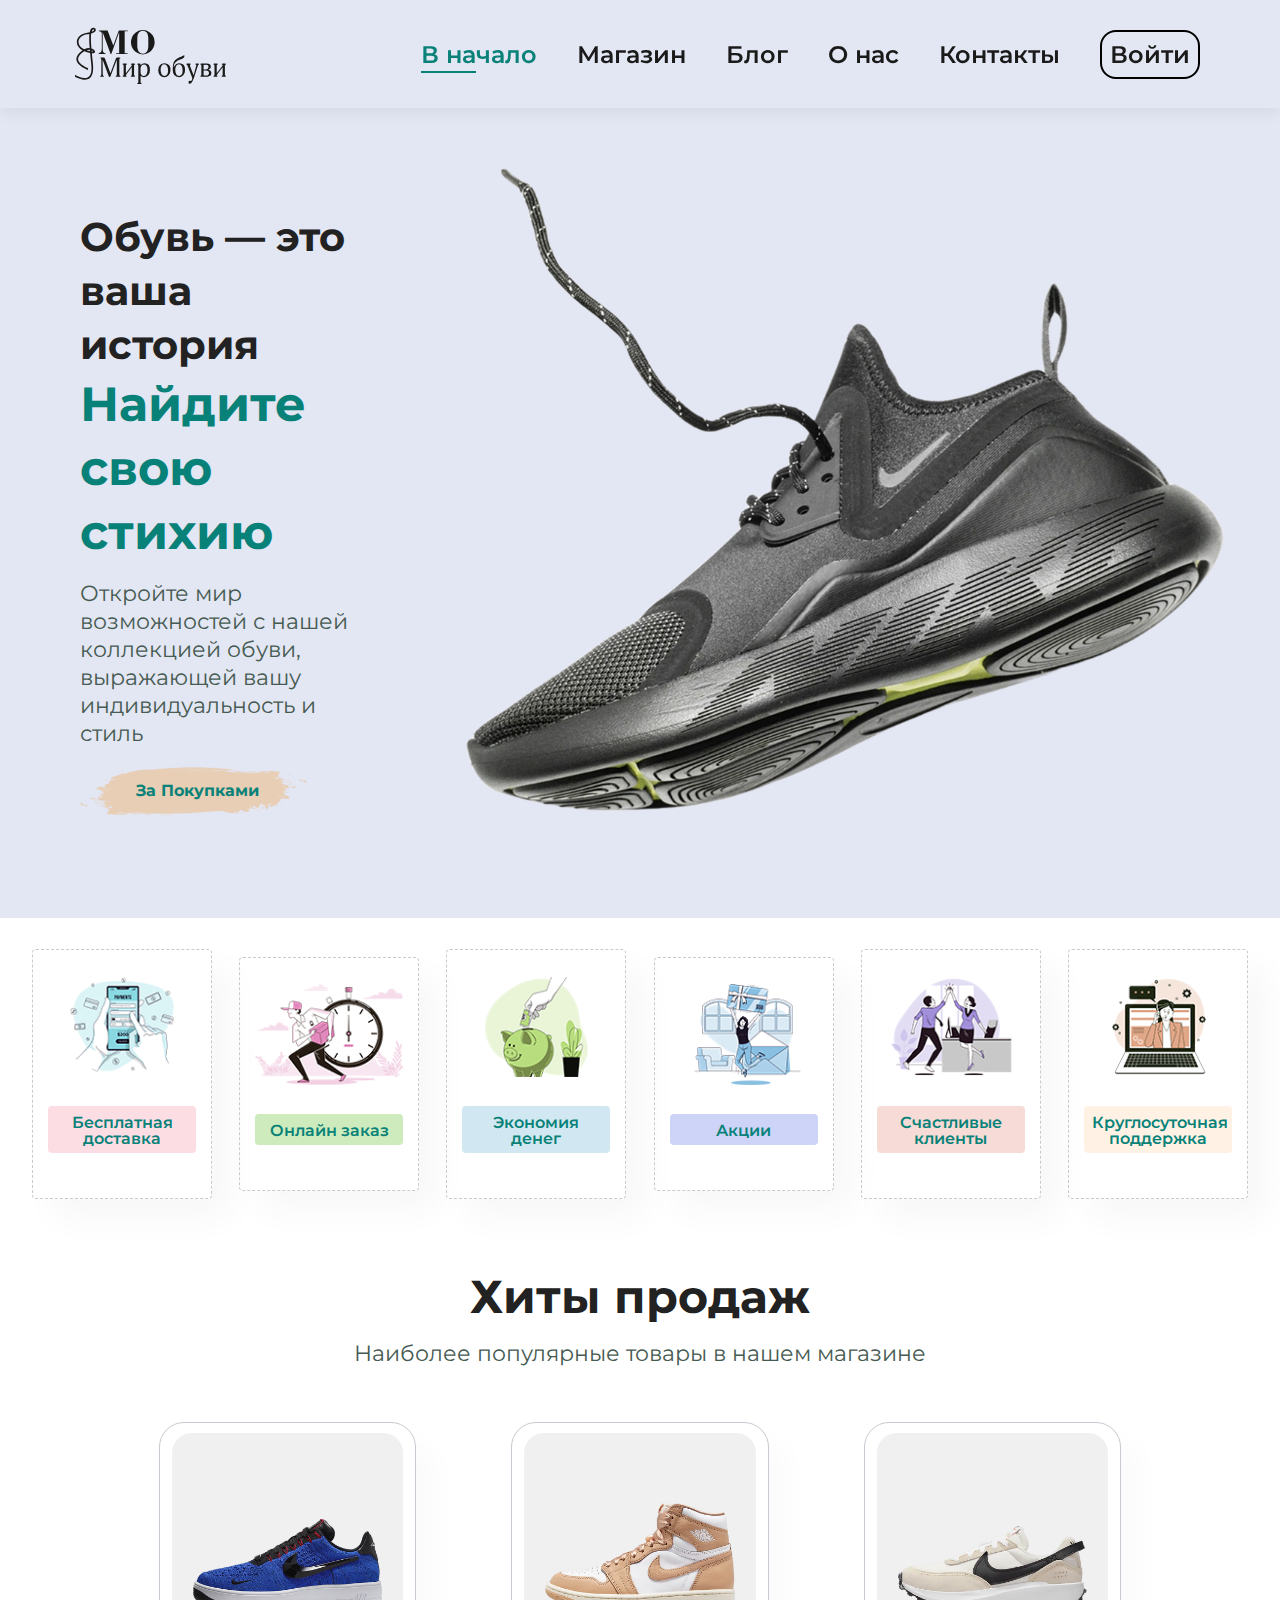
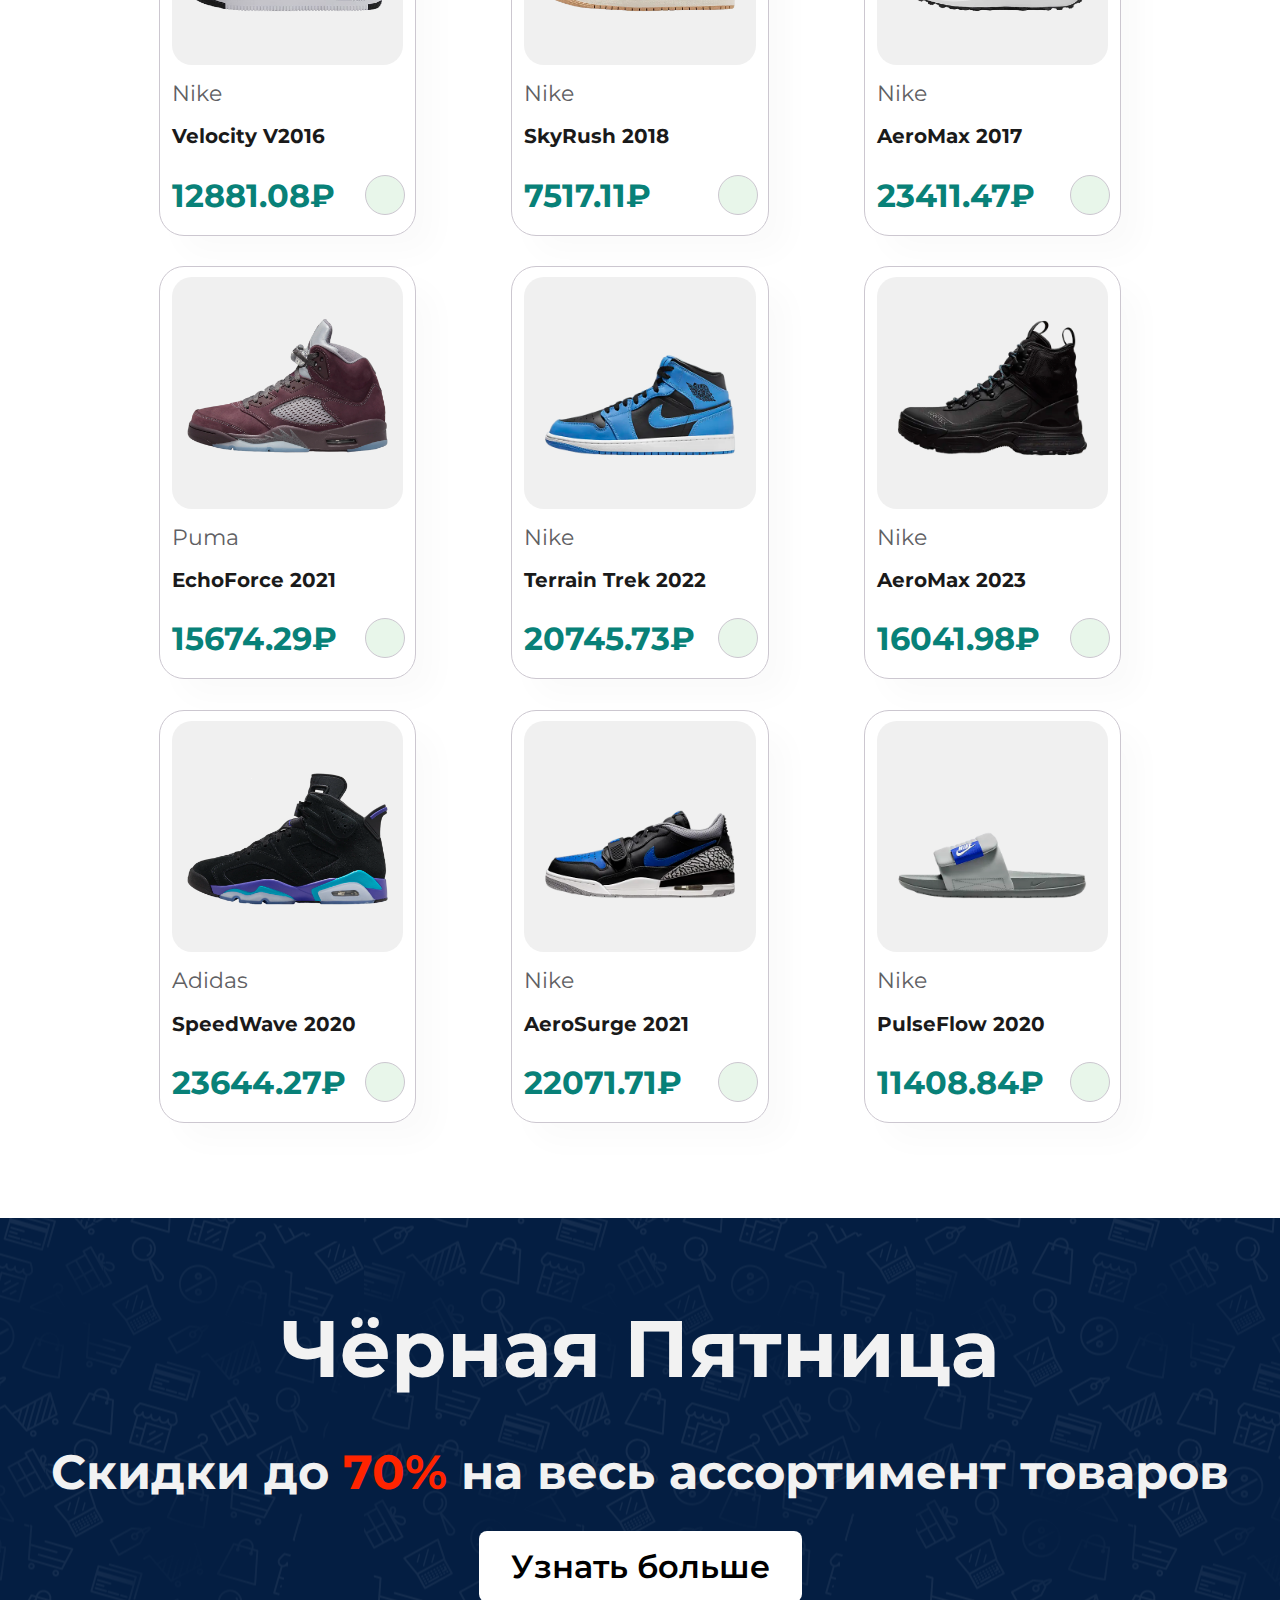
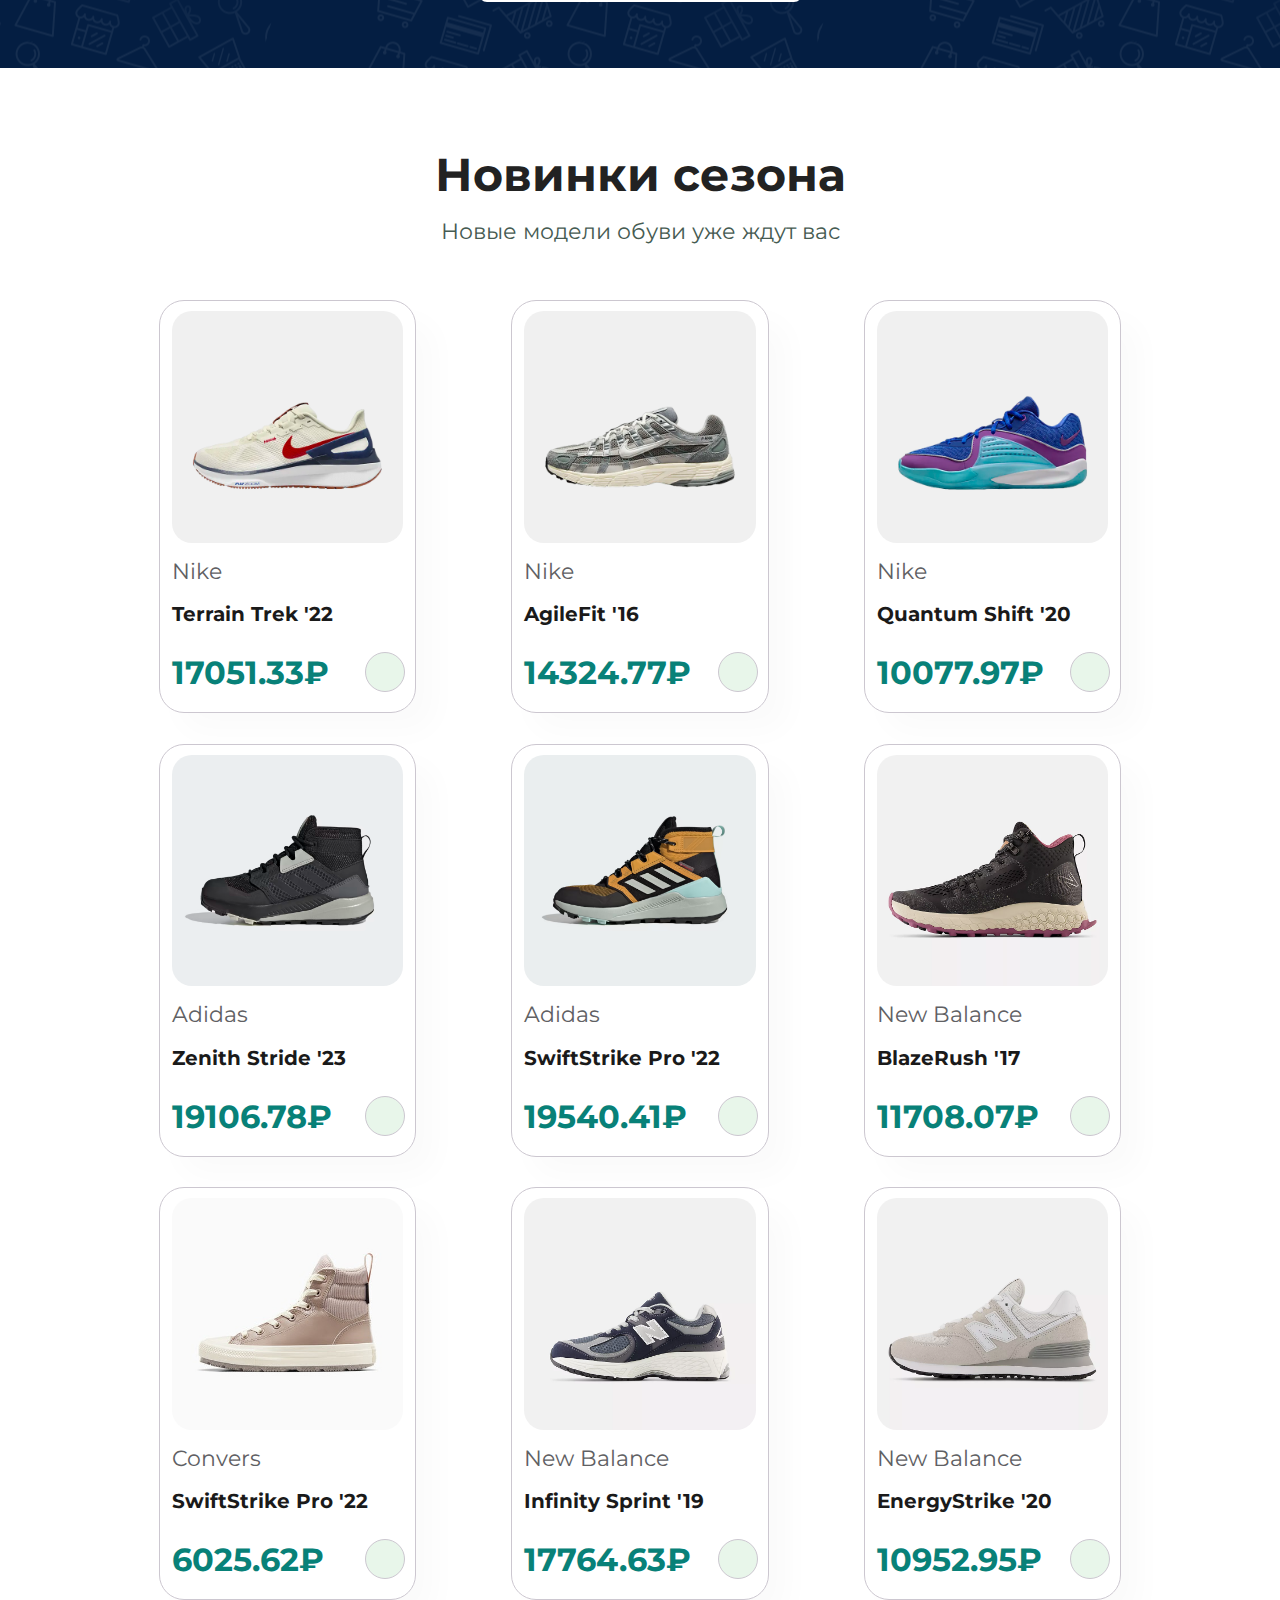
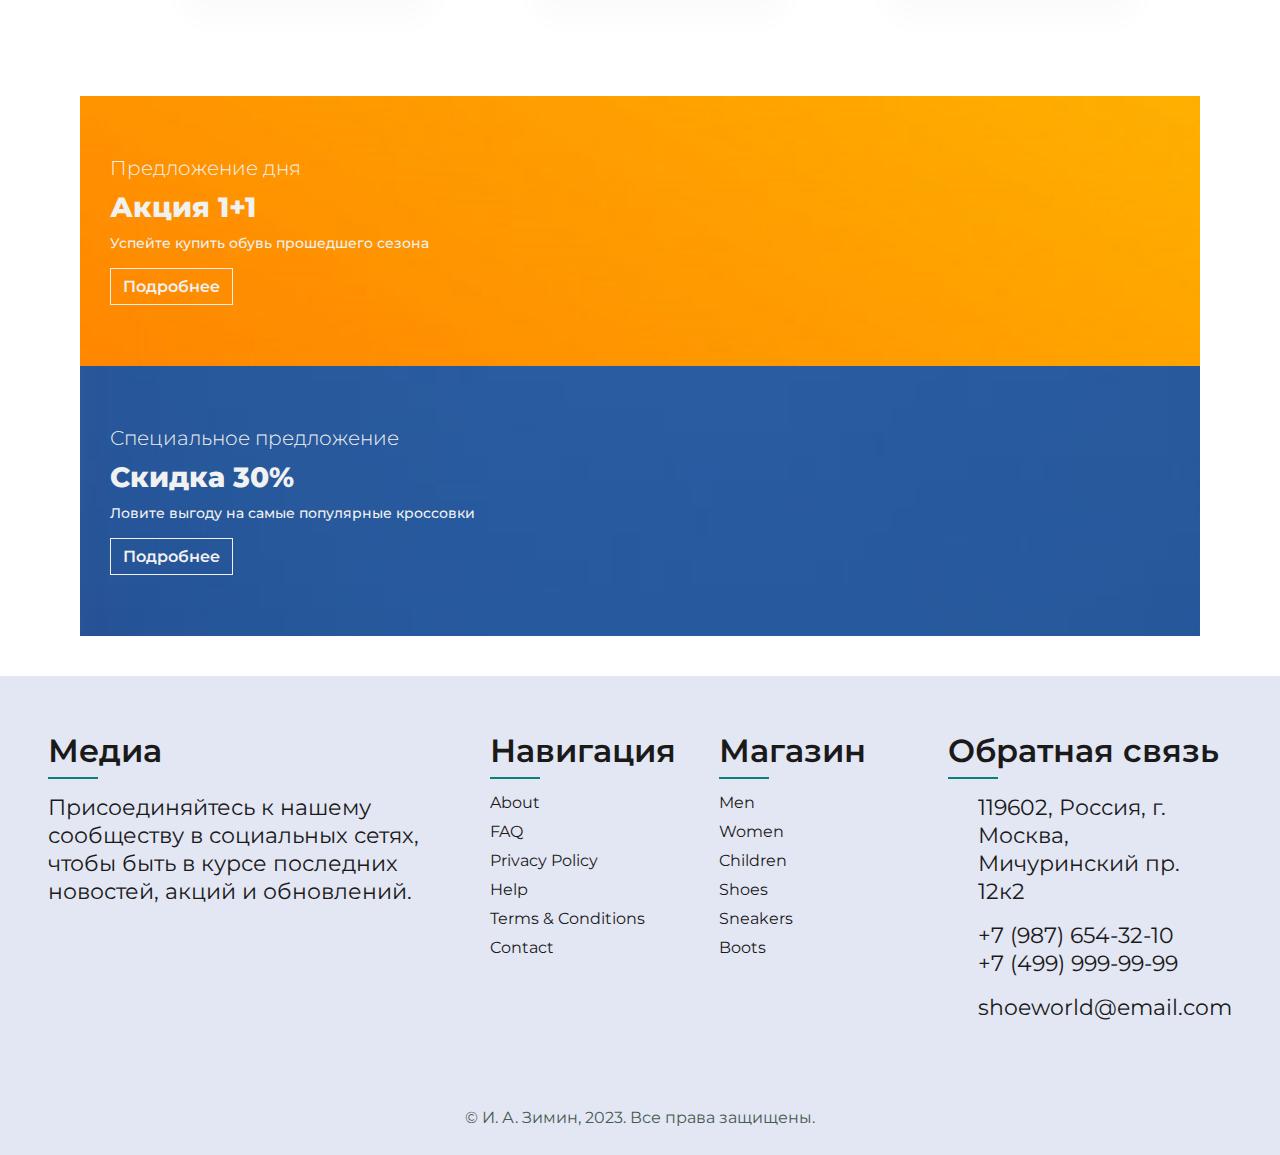
==== commit 33598ecd: "Add registration form" ====
--- a/index.html
+++ b/index.html
@@ -5,6 +5,9 @@
         <meta http-equiv="X-UA-Compatible" content="IE=edge">
         <meta name="viewport" content="width=device-width, initial-scale=1.0">
         <title>Мир обуви</title>
+        <link rel="apple-touch-icon" sizes="180x180" href="img/apple-touch-icon.png">
+        <link rel="icon" type="image/png" sizes="32x32" href="img/favicon-32x32.png">
+        <link rel="icon" type="image/png" sizes="16x16" href="img/favicon-16x16.png">
         <link rel="stylesheet" href="https://cdnjs.cloudflare.com/ajax/libs/font-awesome/6.4.2/css/all.min.css" integrity="sha512-z3gLpd7yknf1YoNbCzqRKc4qyor8gaKU1qmn+CShxbuBusANI9QpRohGBreCFkKxLhei6S9CQXFEbbKuqLg0DA==" crossorigin="anonymous" referrerpolicy="no-referrer" />
         <link rel="stylesheet" href="style.css">
         <link rel="stylesheet" href="style-footer.css">
@@ -19,8 +22,8 @@
                     <li><a href="blog.html">Блог</a></li>
                     <li><a href="about.html">О нас</a></li>
                     <li><a href="contact.html">Контакты</a></li>
+                    <li><a id="entrance" href="registration.html">Войти</a></li>
                     <li id="lg-bag"><a href="#"><i class="fa-solid fa-bag-shopping"></i></a></li>
-                    <li><a id="entrance" href="#">Войти</a></li>
                     <a href="#" id="close"><i class="fa-solid fa-xmark"></i></a>
                 </ul>
             </div>
@@ -218,7 +221,7 @@
         <section id="banner" class="section-m1">
             <h3>Чёрная Пятница</h3>
             <h2>Скидки до <span>70%</span> на весь ассортимент товаров</h2>
-            <button class="normal">Узнать больше</button>
+            <form action="shop.html" target="_blank"><button class="normal">Узнать больше</button></form>
         </section>
 
         <section id="product1" class="section-p1">
@@ -377,13 +380,13 @@
                 <h3>Предложение дня</h3>
                 <h2>Акция 1+1</h2>
                 <span>Успейте купить обувь прошедшего сезона</span>
-                <button class="white">Подробнее</button>
+                <form action="shop.html" target="_blank"><button class="white">Подробнее</button></form>
             </div>
             <div class="banner-box banner-box2">
                 <h3>Специальное предложение</h3>
                 <h2>Скидка 30%</h2>
                 <span>Ловите выгоду на самые популярные кроссовки</span>
-                <button class="white">Подробнее</button>
+                <form action="shop.html" target="_blank"><button class="white">Подробнее</button></form>
             </div>
         </section>
 
--- a/style-footer.css
+++ b/style-footer.css
@@ -1,3 +1,5 @@
+@import url('https://fonts.googleapis.com/css2?family=Montserrat:ital,wght@0,100;0,200;0,300;0,400;0,500;0,600;0,700;0,800;0,900;1,100;1,200;1,300;1,400;1,500;1,600;1,700;1,800;1,900&display=swap');
+
 footer {
     display: grid;
     justify-content: center;
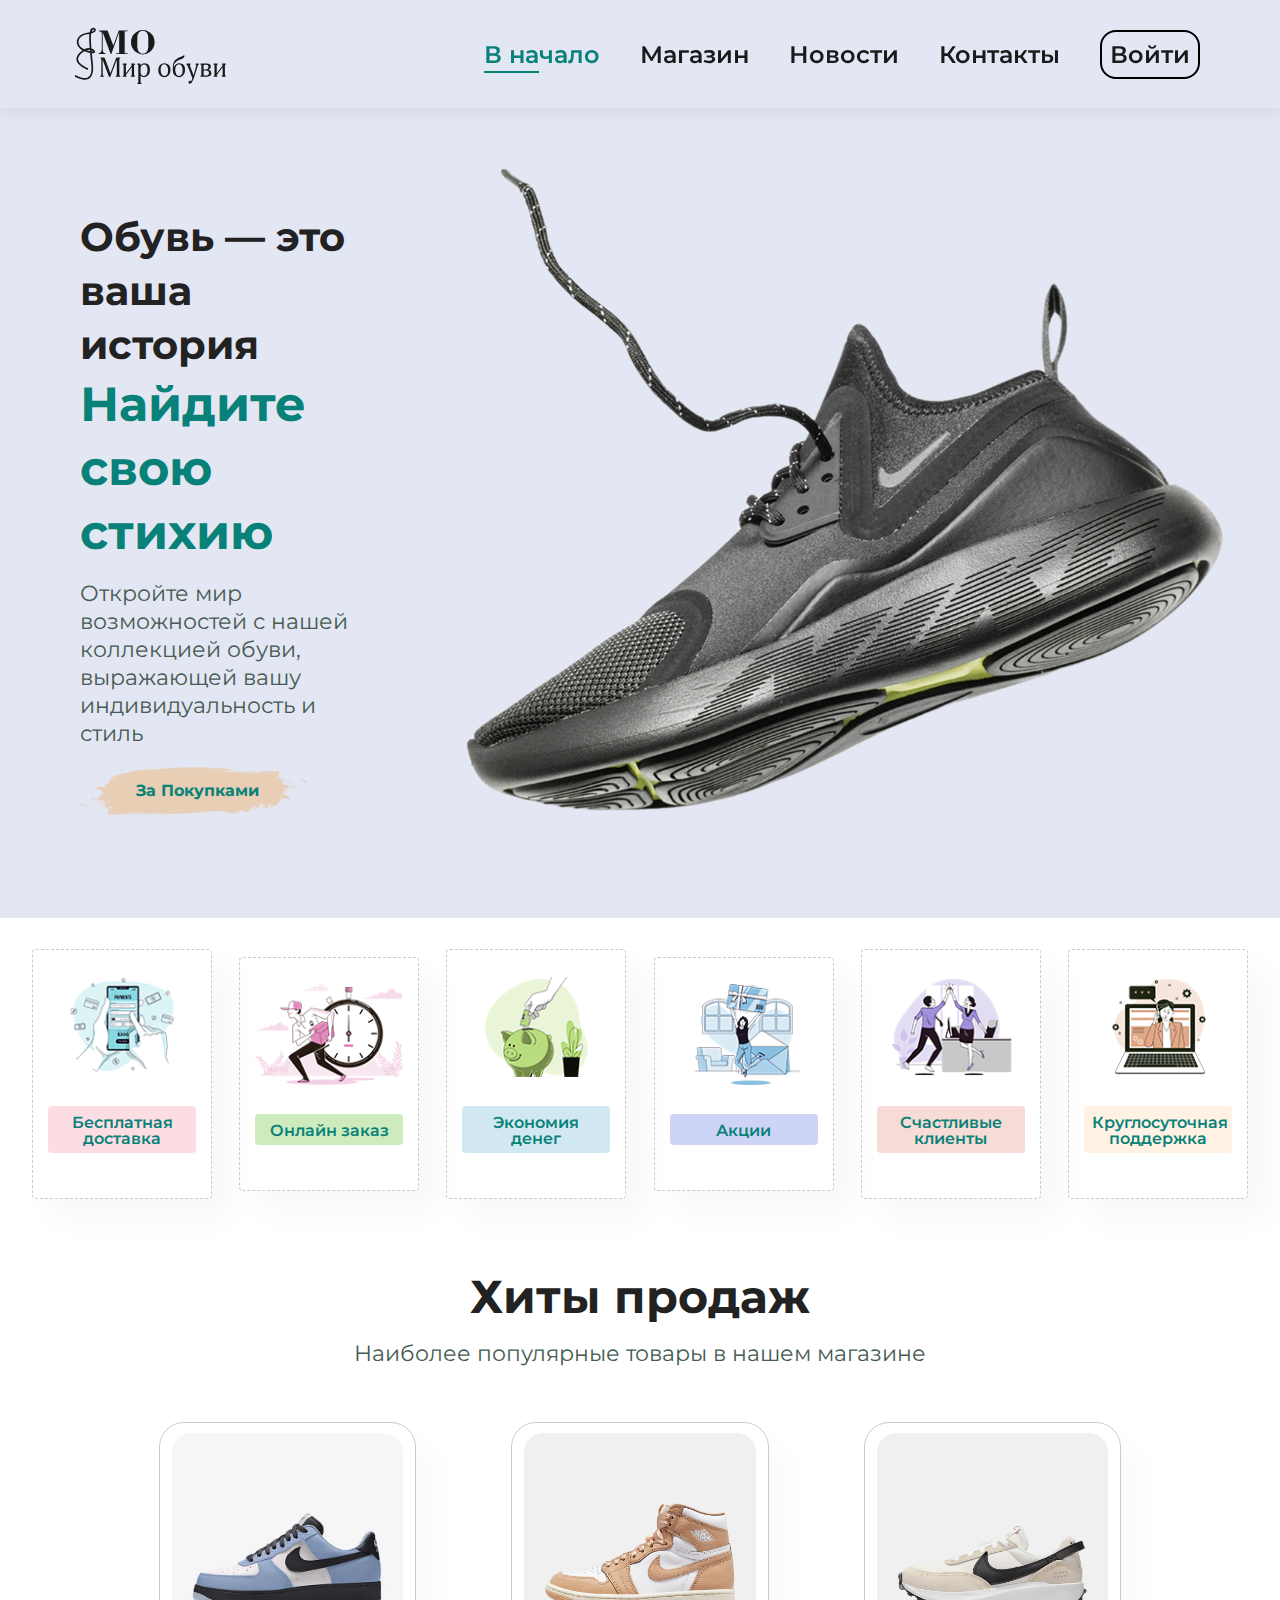
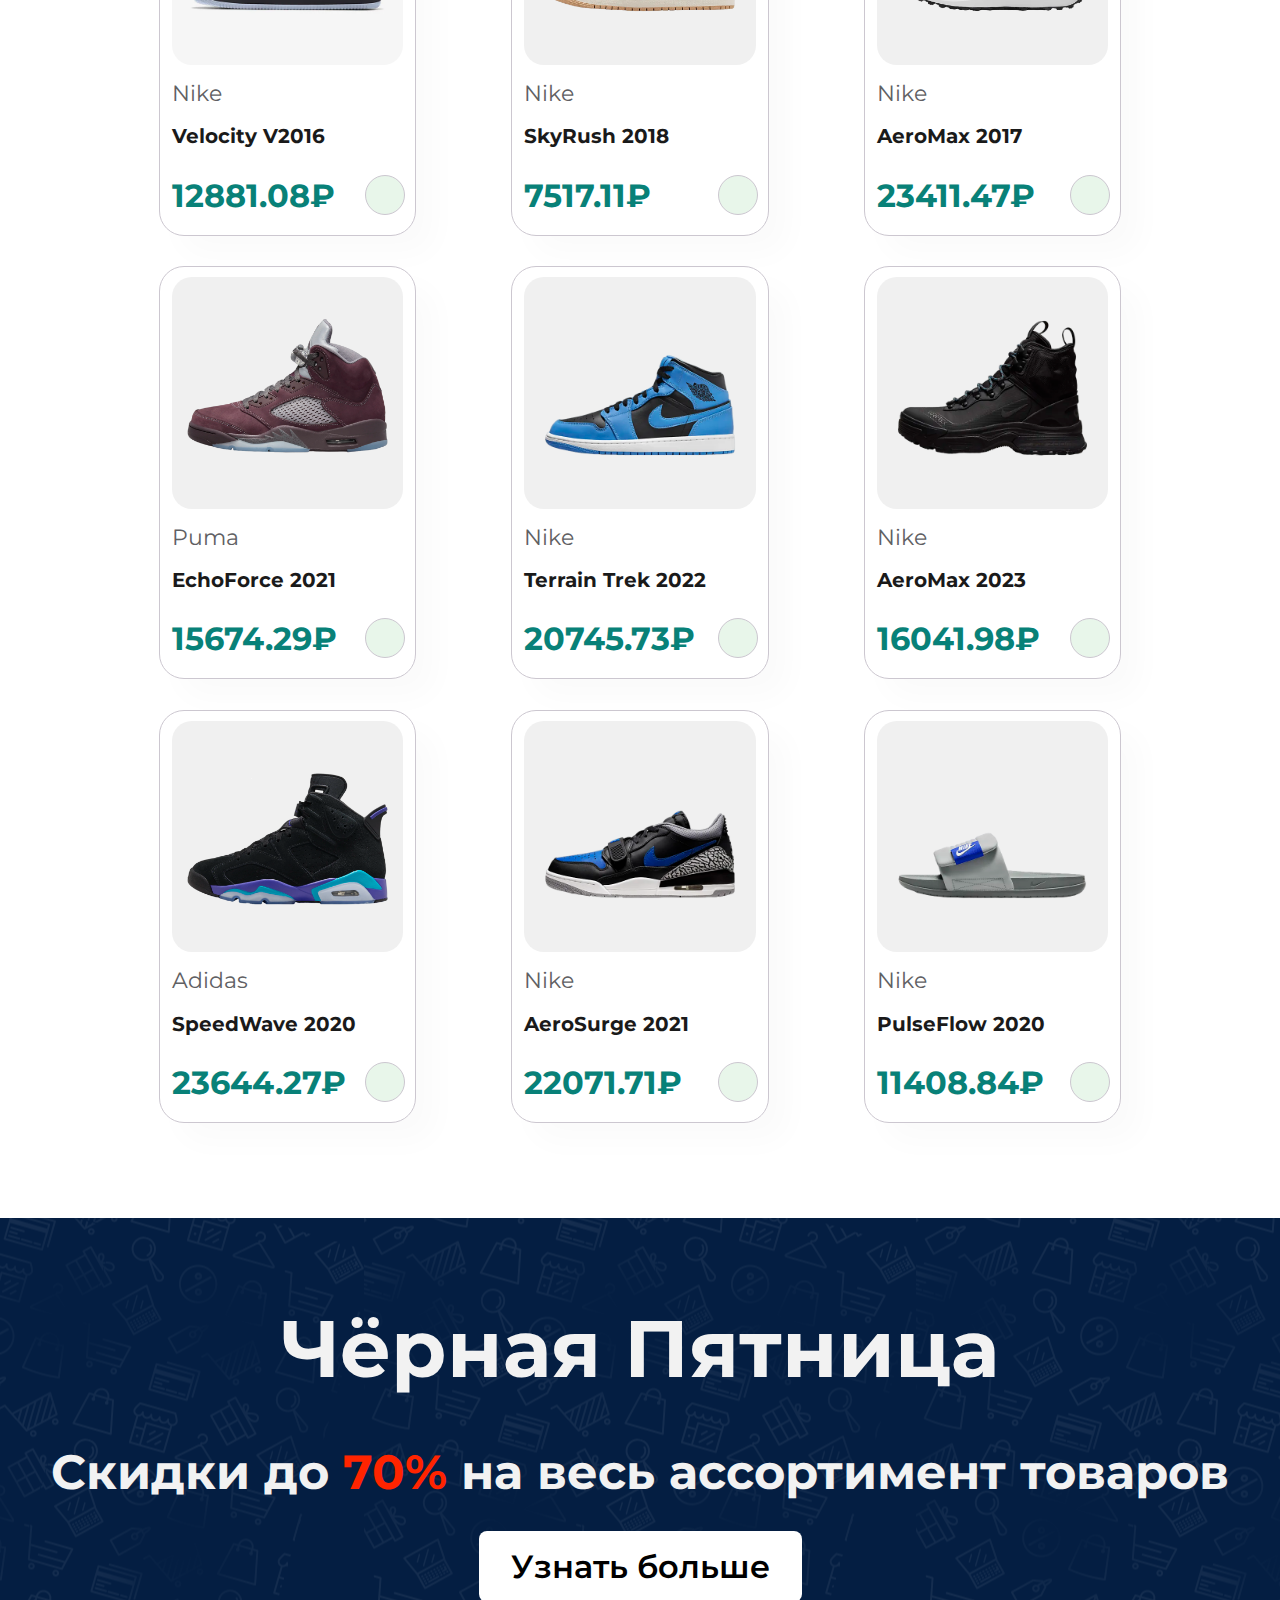
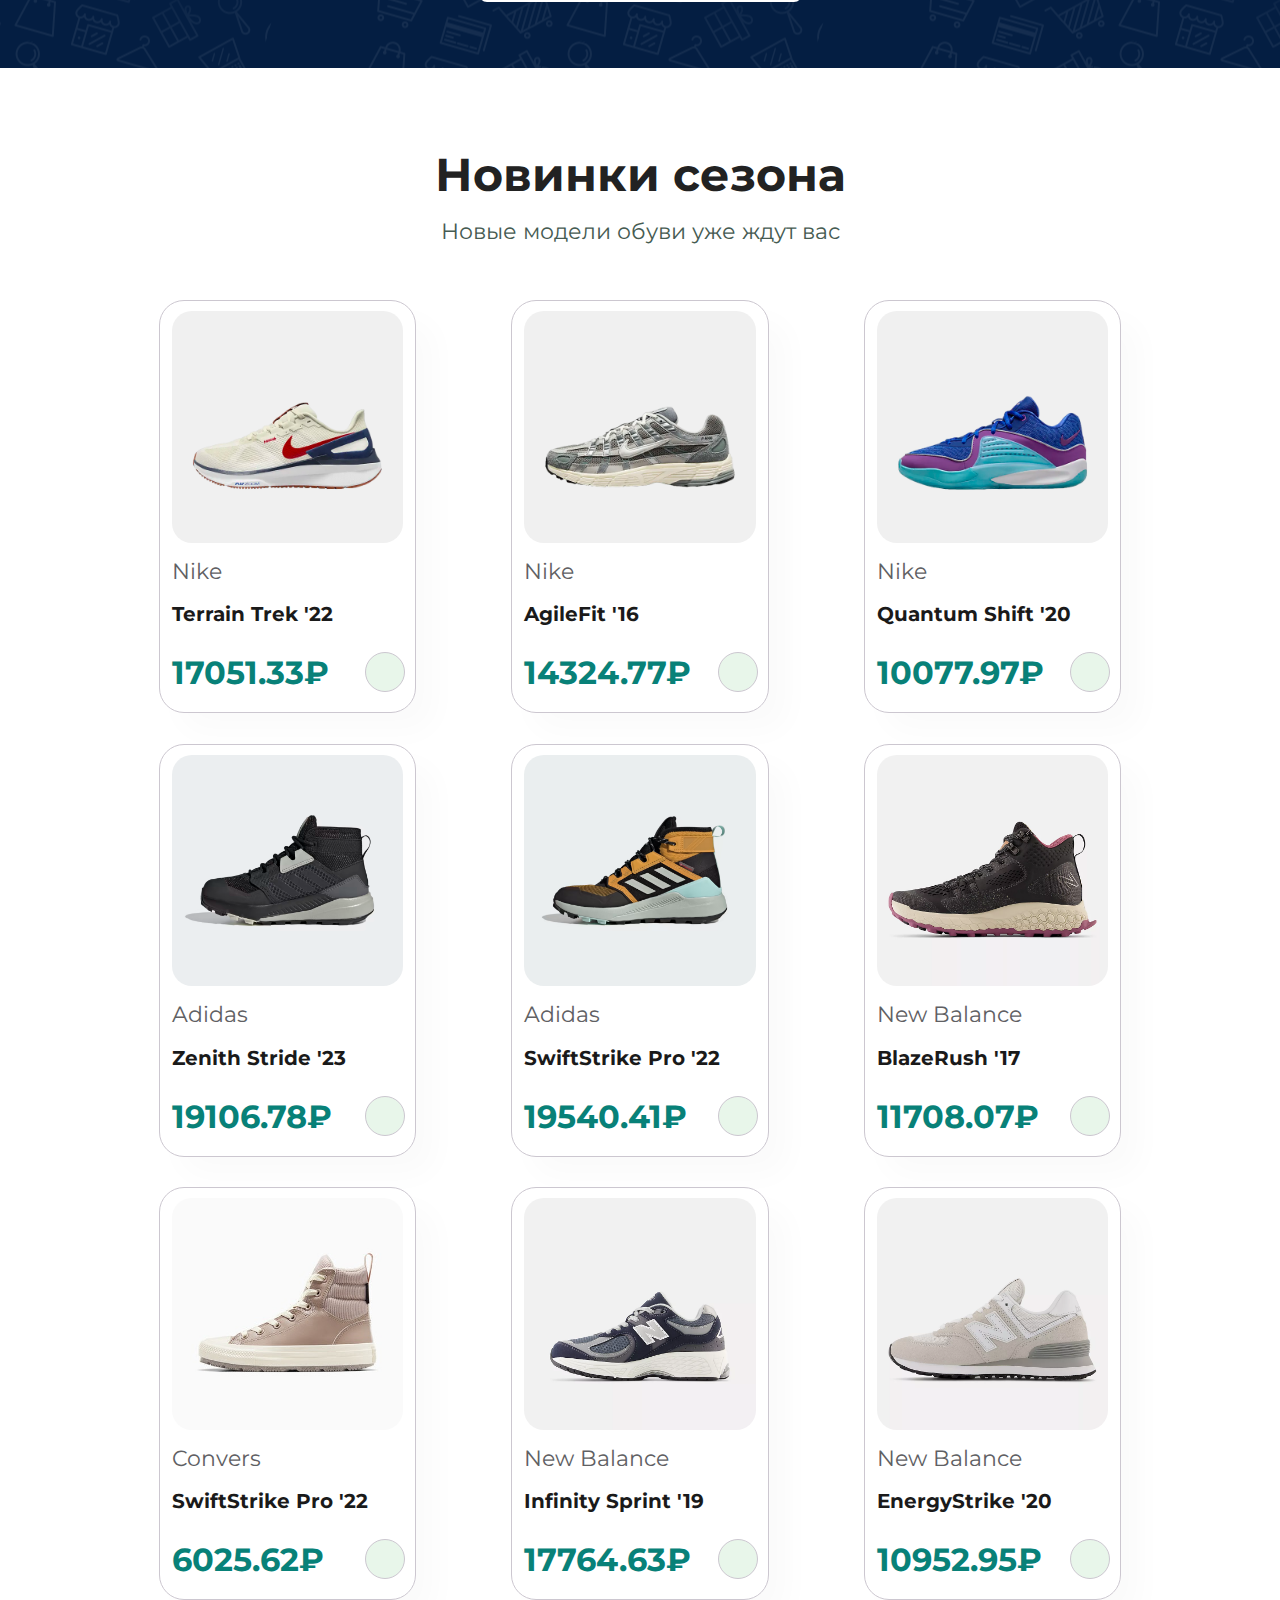
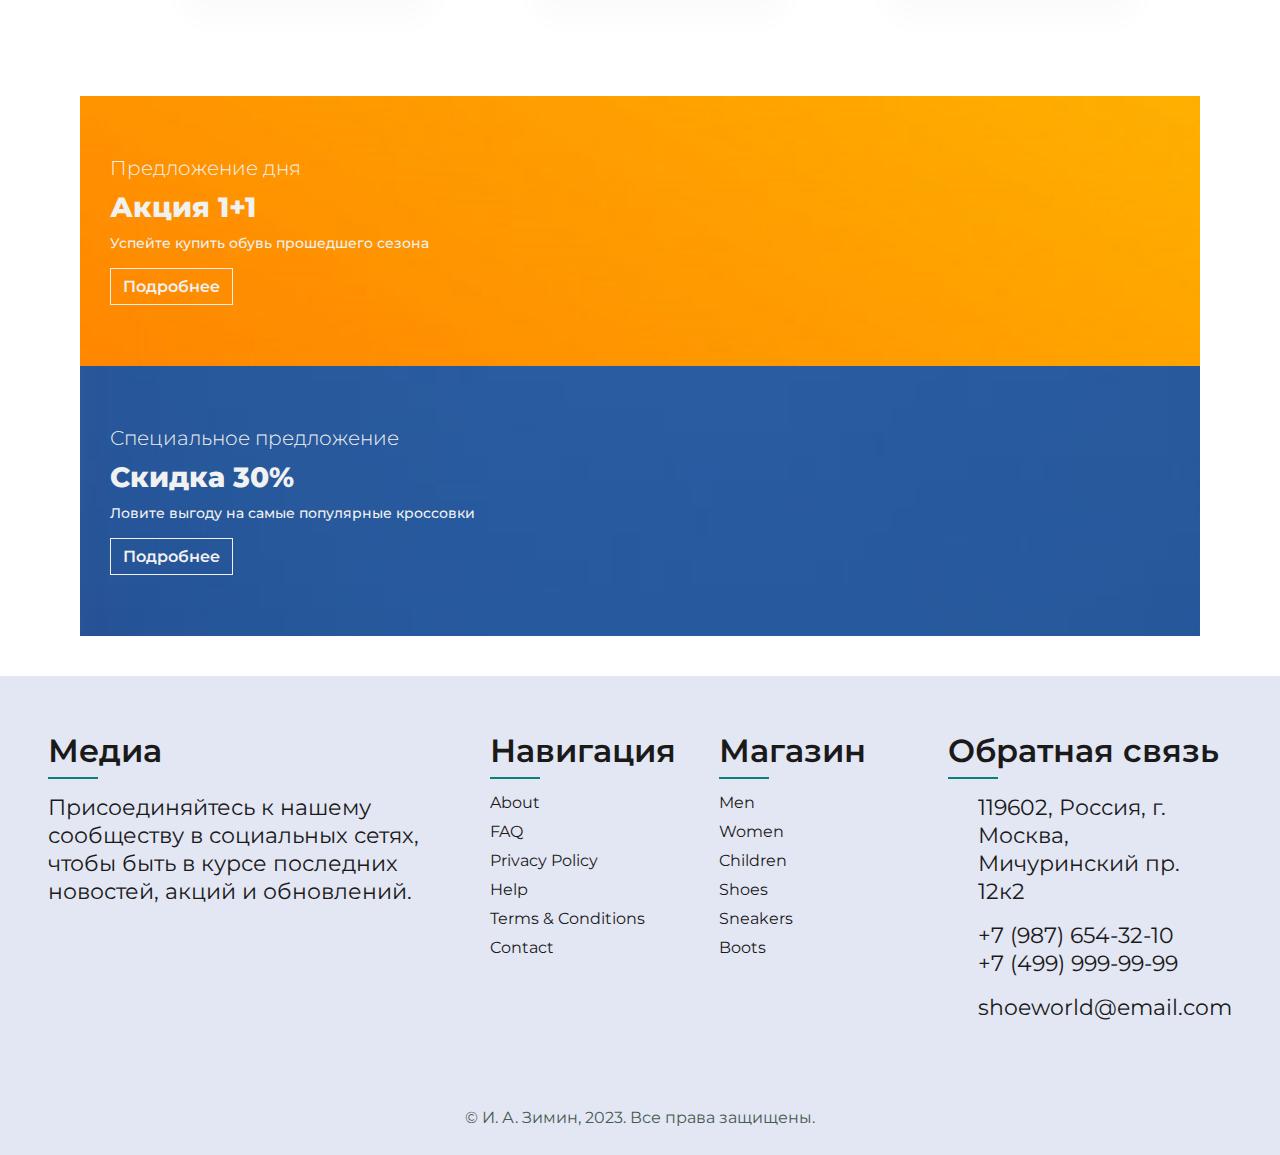
==== commit 3dc4e744: "Add maps on contact page" ====
--- a/index.html
+++ b/index.html
@@ -19,8 +19,7 @@
                 <ul id="navbar">
                     <li><a class="active" href="index.html">В начало</a></li>
                     <li><a href="shop.html">Магазин</a></li>
-                    <li><a href="blog.html">Блог</a></li>
-                    <li><a href="about.html">О нас</a></li>
+                    <li><a href="blog.html">Новости</a></li>
                     <li><a href="contact.html">Контакты</a></li>
                     <li><a id="entrance" href="registration.html">Войти</a></li>
                     <li id="lg-bag"><a href="#"><i class="fa-solid fa-bag-shopping"></i></a></li>
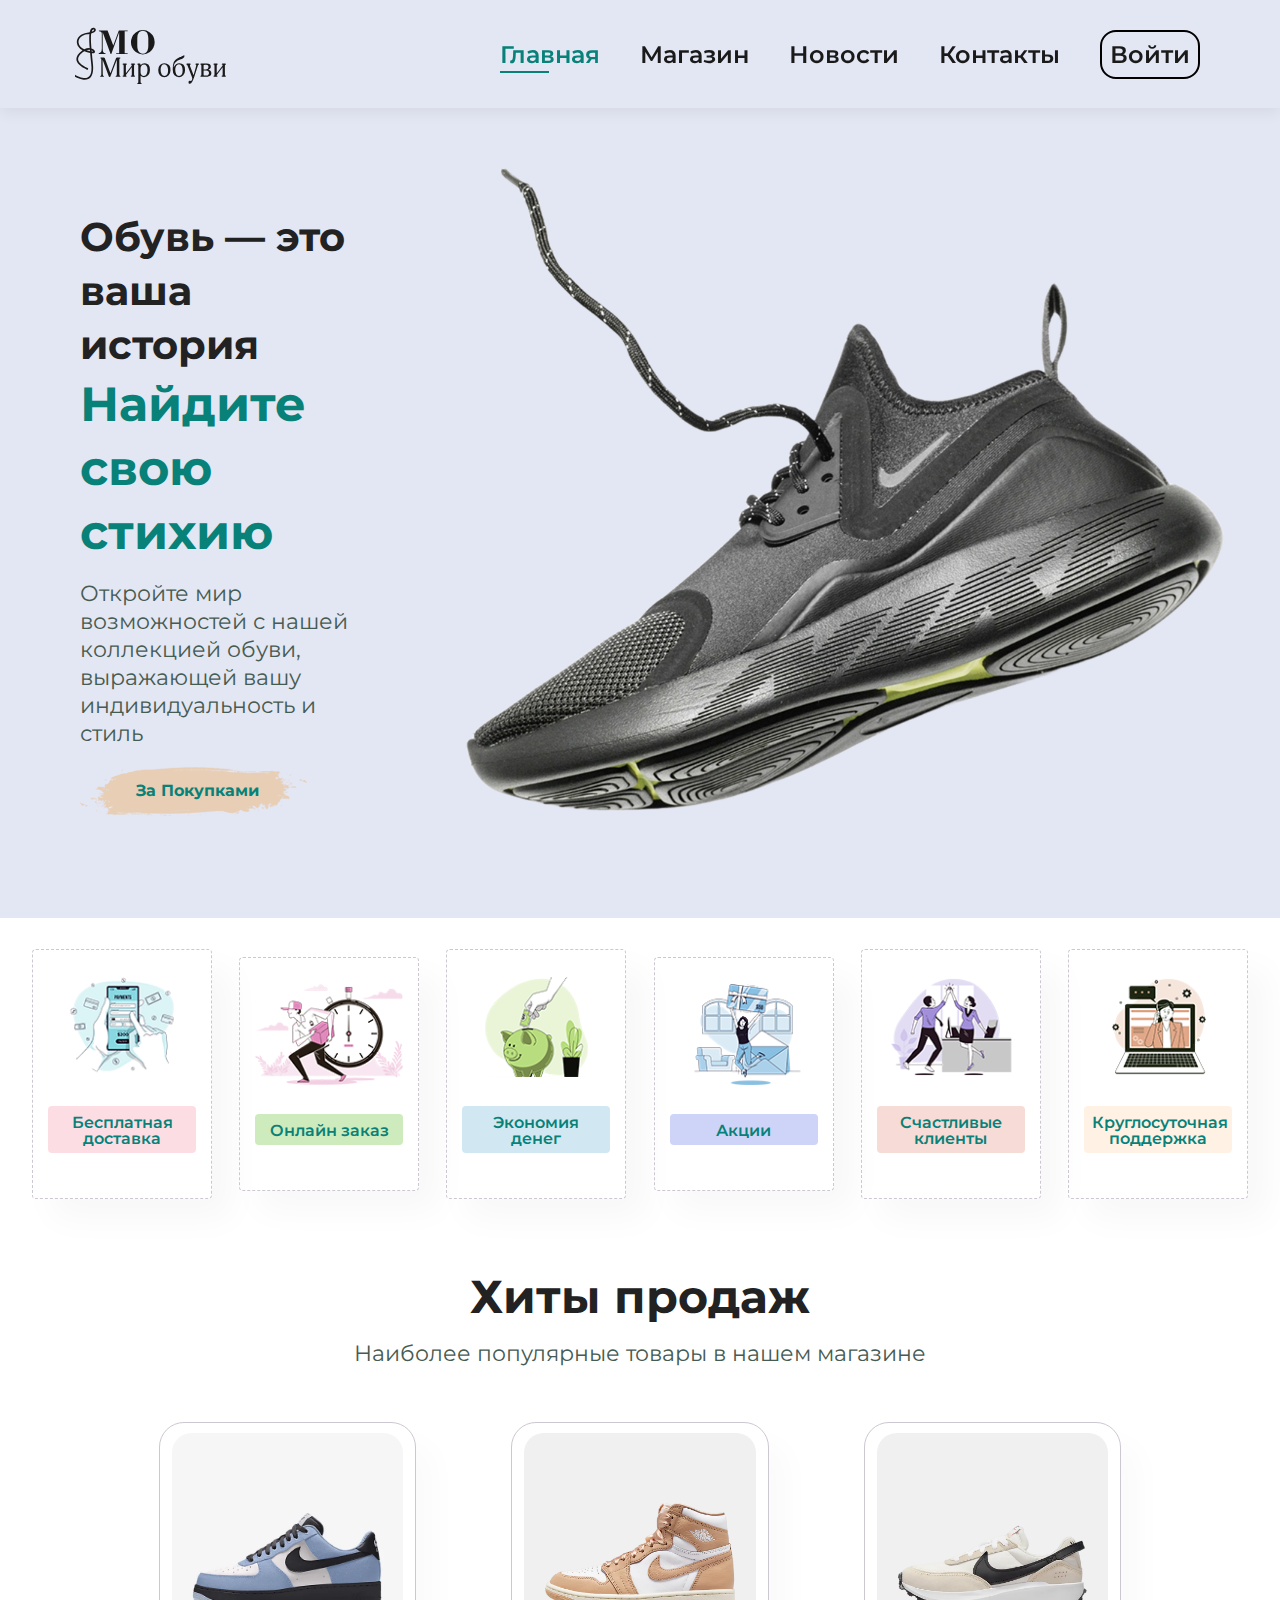
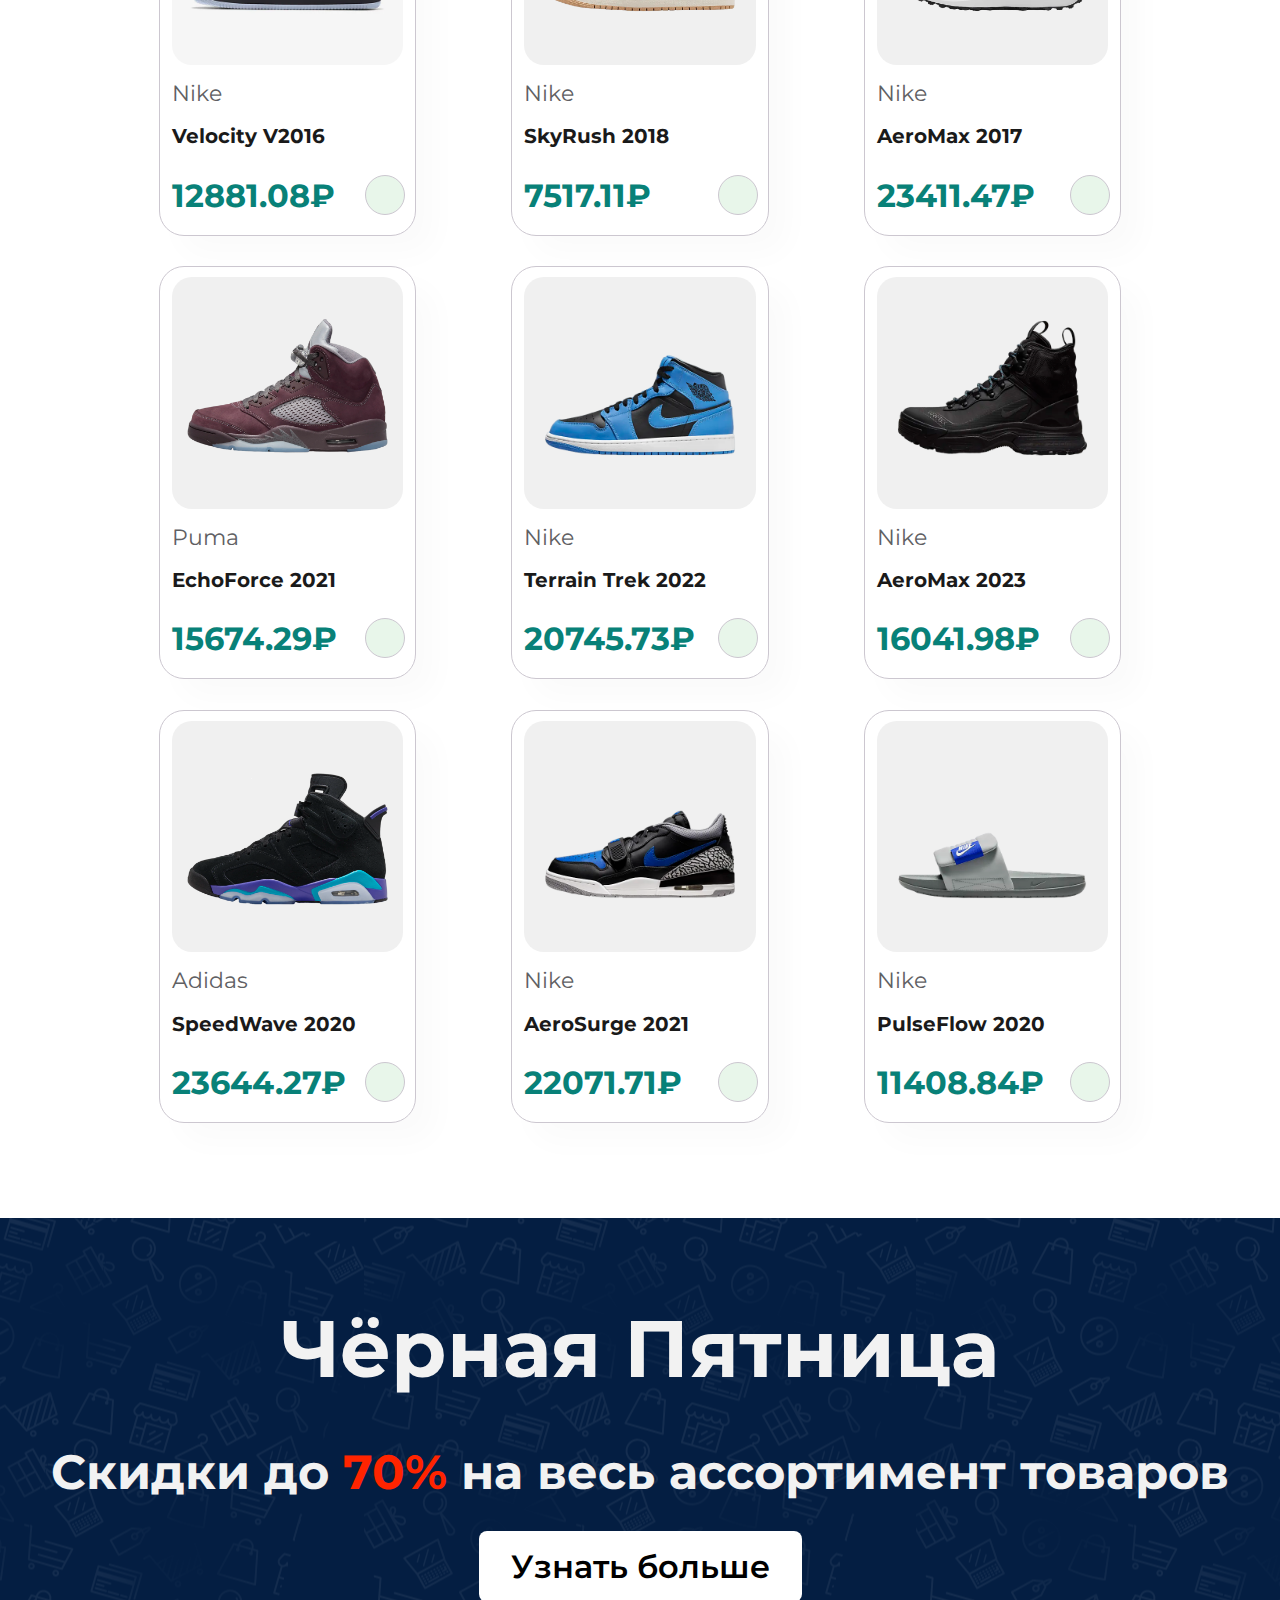
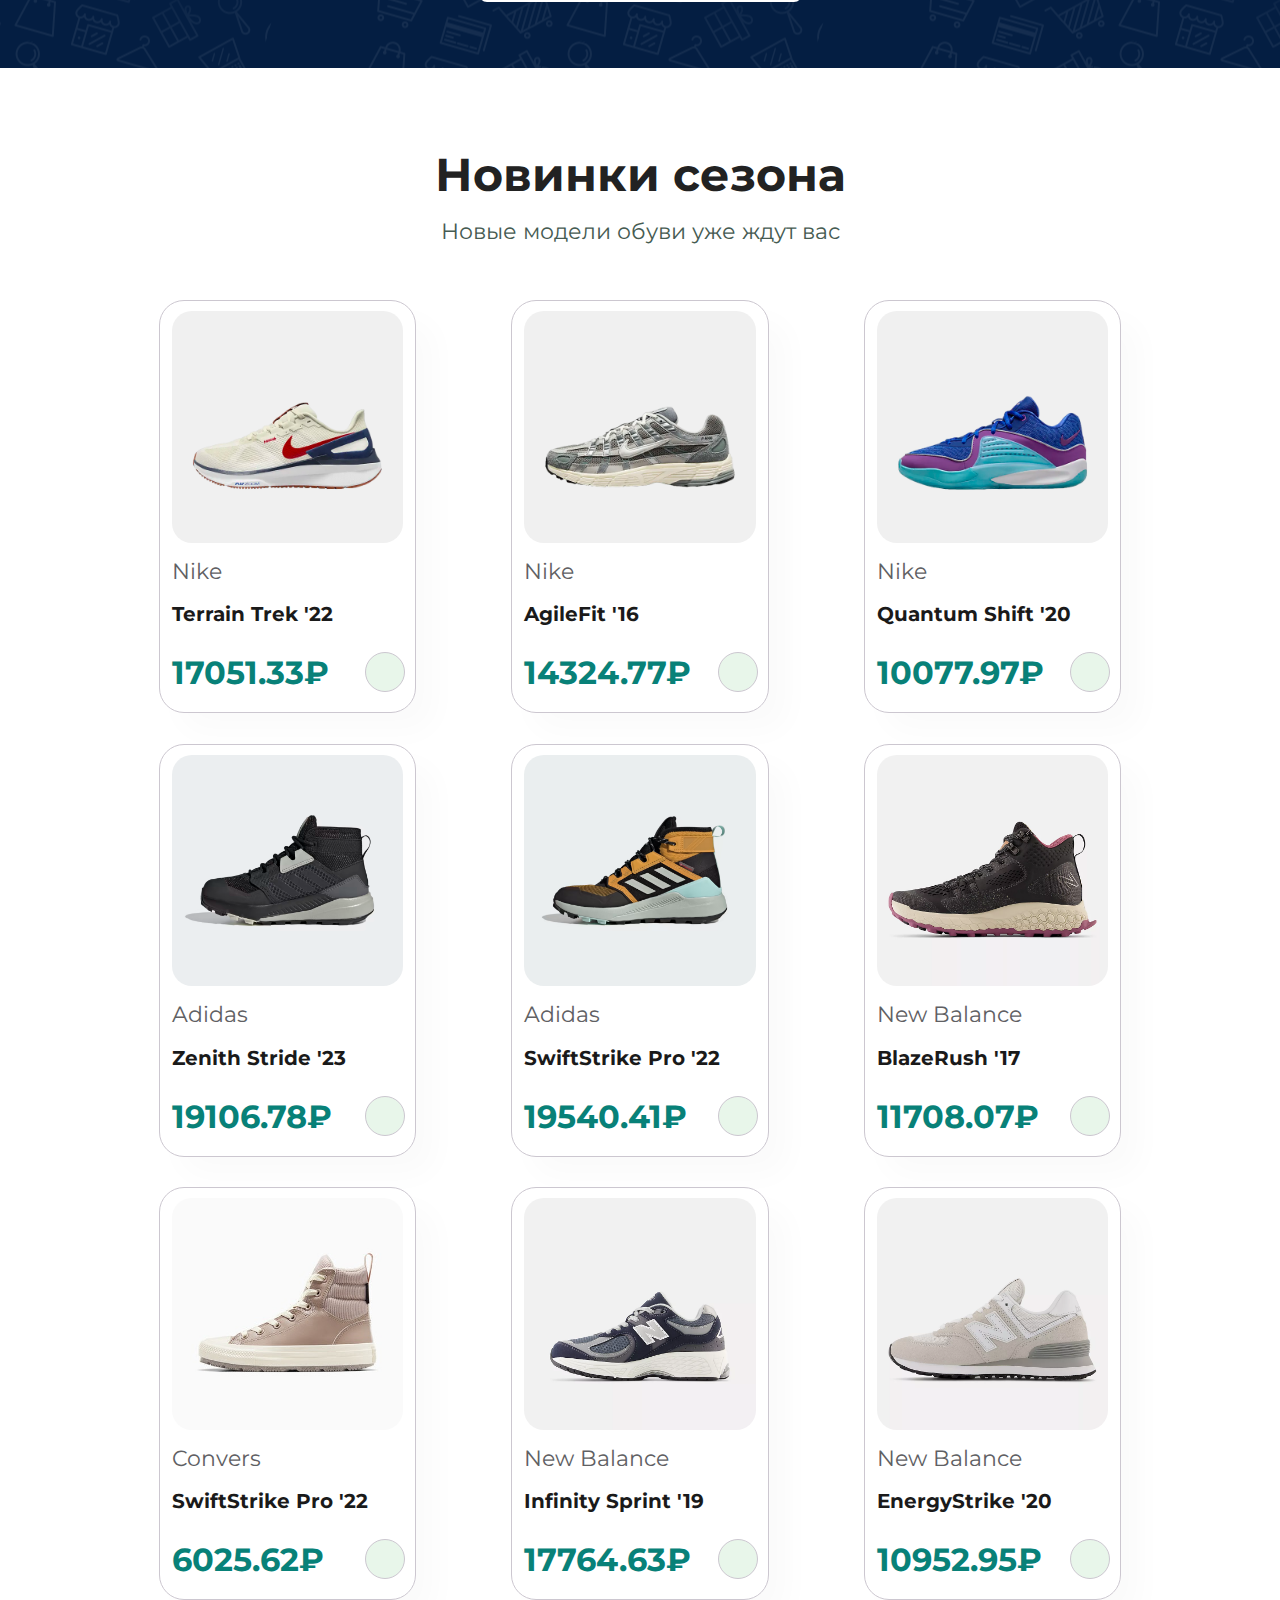
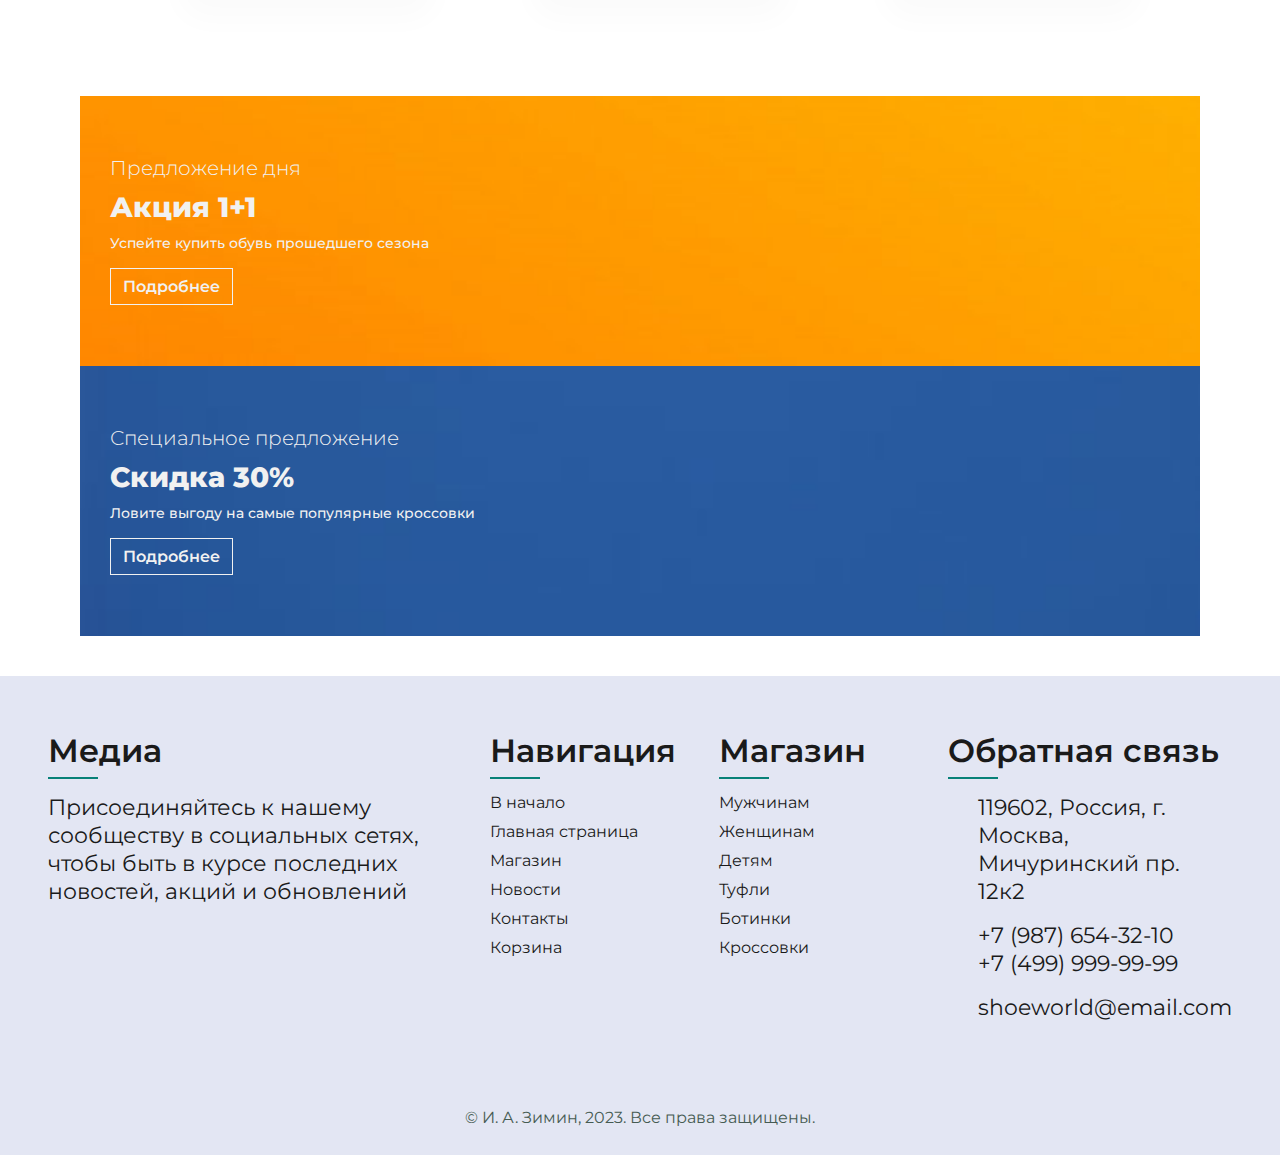
==== commit 26ddb936: "Made up main part" ====
--- a/index.html
+++ b/index.html
@@ -17,7 +17,7 @@
             <a id="logo" href="#"><img src="img/logo.svg" alt=""></a>
             <div>
                 <ul id="navbar">
-                    <li><a class="active" href="index.html">В начало</a></li>
+                    <li><a class="active" href="index.html">Главная</a></li>
                     <li><a href="shop.html">Магазин</a></li>
                     <li><a href="blog.html">Новости</a></li>
                     <li><a href="contact.html">Контакты</a></li>
@@ -36,7 +36,7 @@
             <h2>Обувь — это ваша история</h2>
             <h1>Найдите свою стихию</h1>
             <p>Откройте мир возможностей с нашей коллекцией обуви, выражающей вашу индивидуальность и стиль</p>
-            <button>За Покупками</button>
+            <button onclick="javascript:location.href='shop.html'">За Покупками</button>
         </section>
 
         <section id="feature" class="section-p1">
@@ -84,7 +84,7 @@
                         </div>
                         <h3>12881.08₽</h3>
                     </div>
-                    <a href="#"><i class="fa-solid fa-cart-shopping cart"></i></a>
+                    <a href="shop.html"><i class="fa-solid fa-cart-shopping cart"></i></a>
                 </div>
                 <div class="pro">
                     <img src="img/products/shoes2.png" alt="">
@@ -100,7 +100,7 @@
                         </div>
                         <h3>7517.11₽</h3>
                     </div>
-                    <a href="#"><i class="fa-solid fa-cart-shopping cart"></i></a>
+                    <a href="shop.html"><i class="fa-solid fa-cart-shopping cart"></i></a>
                 </div>
                 <div class="pro">
                     <img src="img/products/shoes3.png" alt="">
@@ -116,7 +116,7 @@
                         </div>
                         <h3>23411.47₽</h3>
                     </div>
-                    <a href="#"><i class="fa-solid fa-cart-shopping cart"></i></a>
+                    <a href="shop.html"><i class="fa-solid fa-cart-shopping cart"></i></a>
                 </div>
                 <div class="pro">
                     <img src="img/products/shoes4.png" alt="">
@@ -132,7 +132,7 @@
                         </div>
                         <h3>15674.29₽</h3>
                     </div>
-                    <a href="#"><i class="fa-solid fa-cart-shopping cart"></i></a>
+                    <a href="shop.html"><i class="fa-solid fa-cart-shopping cart"></i></a>
                 </div>
                 <div class="pro">
                     <img src="img/products/shoes5.png" alt="">
@@ -148,7 +148,7 @@
                         </div>
                         <h3>20745.73₽</h3>
                     </div>
-                    <a href="#"><i class="fa-solid fa-cart-shopping cart"></i></a>
+                    <a href="shop.html"><i class="fa-solid fa-cart-shopping cart"></i></a>
                 </div>
                 <div class="pro">
                     <img src="img/products/shoes6.png" alt="">
@@ -164,7 +164,7 @@
                         </div>
                         <h3>16041.98₽</h3>
                     </div>
-                    <a href="#"><i class="fa-solid fa-cart-shopping cart"></i></a>
+                    <a href="shop.html"><i class="fa-solid fa-cart-shopping cart"></i></a>
                 </div>
                 <div class="pro">
                     <img src="img/products/shoes7.png" alt="">
@@ -180,7 +180,7 @@
                         </div>
                         <h3>23644.27₽</h3>
                     </div>
-                    <a href="#"><i class="fa-solid fa-cart-shopping cart"></i></a>
+                    <a href="shop.html"><i class="fa-solid fa-cart-shopping cart"></i></a>
                 </div>
                 <div class="pro">
                     <img src="img/products/shoes8.png" alt="">
@@ -196,7 +196,7 @@
                         </div>
                         <h3>22071.71₽</h3>
                     </div>
-                    <a href="#"><i class="fa-solid fa-cart-shopping cart"></i></a>
+                    <a href="shop.html"><i class="fa-solid fa-cart-shopping cart"></i></a>
                 </div>
                 <div class="pro">
                     <img src="img/products/shoes9.png" alt="">
@@ -212,7 +212,7 @@
                         </div>
                         <h3>11408.84₽</h3>
                     </div>
-                    <a href="#"><i class="fa-solid fa-cart-shopping cart"></i></a>
+                    <a href="shop.html"><i class="fa-solid fa-cart-shopping cart"></i></a>
                 </div>
             </div>
         </section>
@@ -220,7 +220,7 @@
         <section id="banner" class="section-m1">
             <h3>Чёрная Пятница</h3>
             <h2>Скидки до <span>70%</span> на весь ассортимент товаров</h2>
-            <form action="shop.html" target="_blank"><button class="normal">Узнать больше</button></form>
+            <form action="shop.html"><button class="normal">Узнать больше</button></form>
         </section>
 
         <section id="product1" class="section-p1">
@@ -241,7 +241,7 @@
                         </div>
                         <h3>17051.33₽</h3>
                     </div>
-                    <a href="#"><i class="fa-solid fa-cart-shopping cart"></i></a>
+                    <a href="shop.html"><i class="fa-solid fa-cart-shopping cart"></i></a>
                 </div>
                 <div class="pro">
                     <img src="img/products/shoes11.png" alt="">
@@ -257,7 +257,7 @@
                         </div>
                         <h3>14324.77₽</h3>
                     </div>
-                    <a href="#"><i class="fa-solid fa-cart-shopping cart"></i></a>
+                    <a href="shop.html"><i class="fa-solid fa-cart-shopping cart"></i></a>
                 </div>
                 <div class="pro">
                     <img src="img/products/shoes12.png" alt="">
@@ -273,7 +273,7 @@
                         </div>
                         <h3>10077.97₽</h3>
                     </div>
-                    <a href="#"><i class="fa-solid fa-cart-shopping cart"></i></a>
+                    <a href="shop.html"><i class="fa-solid fa-cart-shopping cart"></i></a>
                 </div>
                 <div class="pro">
                     <img src="img/products/shoes13.png" alt="">
@@ -289,7 +289,7 @@
                         </div>
                         <h3>19106.78₽</h3>
                     </div>
-                    <a href="#"><i class="fa-solid fa-cart-shopping cart"></i></a>
+                    <a href="shop.html"><i class="fa-solid fa-cart-shopping cart"></i></a>
                 </div>
                 <div class="pro">
                     <img src="img/products/shoes14.png" alt="">
@@ -305,7 +305,7 @@
                         </div>
                         <h3>19540.41₽</h3>
                     </div>
-                    <a href="#"><i class="fa-solid fa-cart-shopping cart"></i></a>
+                    <a href="shop.html"><i class="fa-solid fa-cart-shopping cart"></i></a>
                 </div>
                 <div class="pro">
                     <img src="img/products/shoes15.png" alt="">
@@ -321,7 +321,7 @@
                         </div>
                         <h3>11708.07₽</h3>
                     </div>
-                    <a href="#"><i class="fa-solid fa-cart-shopping cart"></i></a>
+                    <a href="shop.html"><i class="fa-solid fa-cart-shopping cart"></i></a>
                 </div>
                 <div class="pro">
                     <img src="img/products/shoes16.jpg" alt="">
@@ -337,7 +337,7 @@
                         </div>
                         <h3>6025.62₽</h3>
                     </div>
-                    <a href="#"><i class="fa-solid fa-cart-shopping cart"></i></a>
+                    <a href="shop.html"><i class="fa-solid fa-cart-shopping cart"></i></a>
                 </div>
                 <div class="pro">
                     <img src="img/products/shoes17.webp" alt="">
@@ -353,7 +353,7 @@
                         </div>
                         <h3>17764.63₽</h3>
                     </div>
-                    <a href="#"><i class="fa-solid fa-cart-shopping cart"></i></a>
+                    <a href="shop.html"><i class="fa-solid fa-cart-shopping cart"></i></a>
                 </div>
                 <div class="pro">
                     <img src="img/products/shoes18.webp" alt="">
@@ -369,7 +369,7 @@
                         </div>
                         <h3>10952.95₽</h3>
                     </div>
-                    <a href="#"><i class="fa-solid fa-cart-shopping cart"></i></a>
+                    <a href="shop.html"><i class="fa-solid fa-cart-shopping cart"></i></a>
                 </div>
             </div>
         </section>
@@ -379,13 +379,13 @@
                 <h3>Предложение дня</h3>
                 <h2>Акция 1+1</h2>
                 <span>Успейте купить обувь прошедшего сезона</span>
-                <form action="shop.html" target="_blank"><button class="white">Подробнее</button></form>
+                <form action="shop.html"><button class="white">Подробнее</button></form>
             </div>
             <div class="banner-box banner-box2">
                 <h3>Специальное предложение</h3>
                 <h2>Скидка 30%</h2>
                 <span>Ловите выгоду на самые популярные кроссовки</span>
-                <form action="shop.html" target="_blank"><button class="white">Подробнее</button></form>
+                <form action="shop.html"><button class="white">Подробнее</button></form>
             </div>
         </section>
 
@@ -393,33 +393,33 @@
             <div class="container-footer">
                 <div class="sec aboutus">
                     <h2>Медиа</h2>
-                    <p>Присоединяйтесь к нашему сообществу в социальных сетях, чтобы быть в курсе последних новостей, акций и обновлений.</p>
+                    <p>Присоединяйтесь к нашему сообществу в социальных сетях, чтобы быть в курсе последних новостей, акций и обновлений</p>
                     <ul class="sci"> 
-                        <li><a href="#"><i class="fa-brands fa-vk"></i></a></li>
-                        <li><a href="#"><i class="fa-brands fa-telegram"></i></a></li>
-                        <li><a href="#"><i class="fa-brands fa-youtube"></i></a></li>
+                        <li><a target="_blank" href="https://www.vk.com/"><i class="fa-brands fa-vk"></i></a></li>
+                        <li><a target="_blank" href="https://telegram.org/"><i class="fa-brands fa-telegram"></i></a></li>
+                        <li><a target="_blank" href="https://www.youtube.com/"><i class="fa-brands fa-youtube"></i></a></li>
                     </ul>
                 </div>
                 <div class="sec quicklinks">
                     <h2>Навигация</h2>
                     <ul>
-                        <li><a href="#">About</a></li>
-                        <li><a href="#">FAQ</a></li>
-                        <li><a href="#">Privacy Policy</a></li>
-                        <li><a href="#">Help</a></li>
-                        <li><a href="#">Terms & Conditions</a></li>
-                        <li><a href="#">Contact</a></li>
+                        <li><a href="#">В начало</a></li>
+                        <li><a href="index.html">Главная страница</a></li>
+                        <li><a href="shop.html">Магазин</a></li>
+                        <li><a href="blog.html">Новости</a></li>
+                        <li><a href="contact.html">Контакты</a></li>
+                        <li><a href="cart.html">Корзина</a></li>
                     </ul>
                 </div>
                 <div class="sec quicklinks">
                     <h2>Магазин</h2>
                     <ul>
-                        <li><a href="#">Men</a></li>
-                        <li><a href="#">Women</a></li>
-                        <li><a href="#">Children</a></li>
-                        <li><a href="#">Shoes</a></li>
-                        <li><a href="#">Sneakers</a></li>
-                        <li><a href="#">Boots</a></li>
+                        <li><a href="shop.html#men">Мужчинам</a></li>
+                        <li><a href="shop.html#women">Женщинам</a></li>
+                        <li><a href="shop.html#children">Детям</a></li>
+                        <li><a href="shop.html#shoes">Туфли</a></li>
+                        <li><a href="shop.html#boots">Ботинки</a></li>
+                        <li><a href="shop.html#sneakers">Кроссовки</a></li>
                     </ul>
                 </div>
                 <div class="sec contact">
